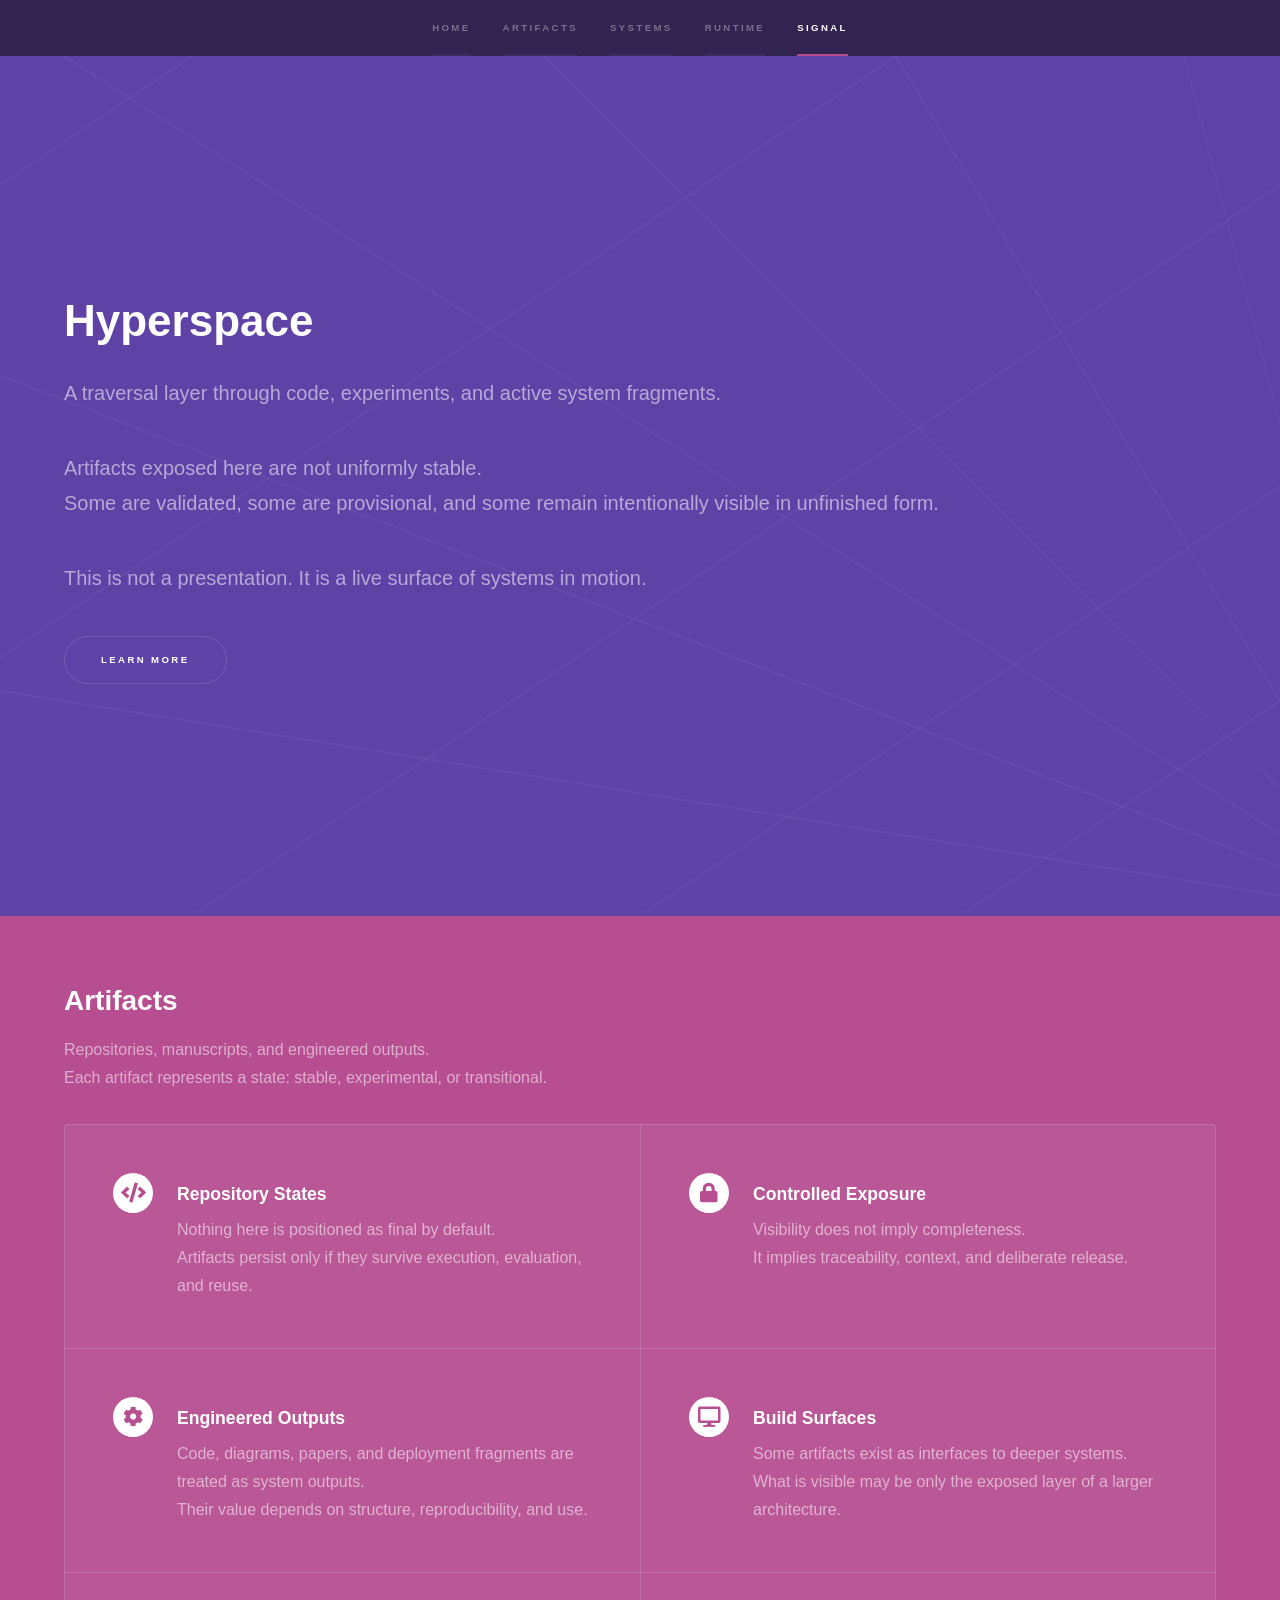
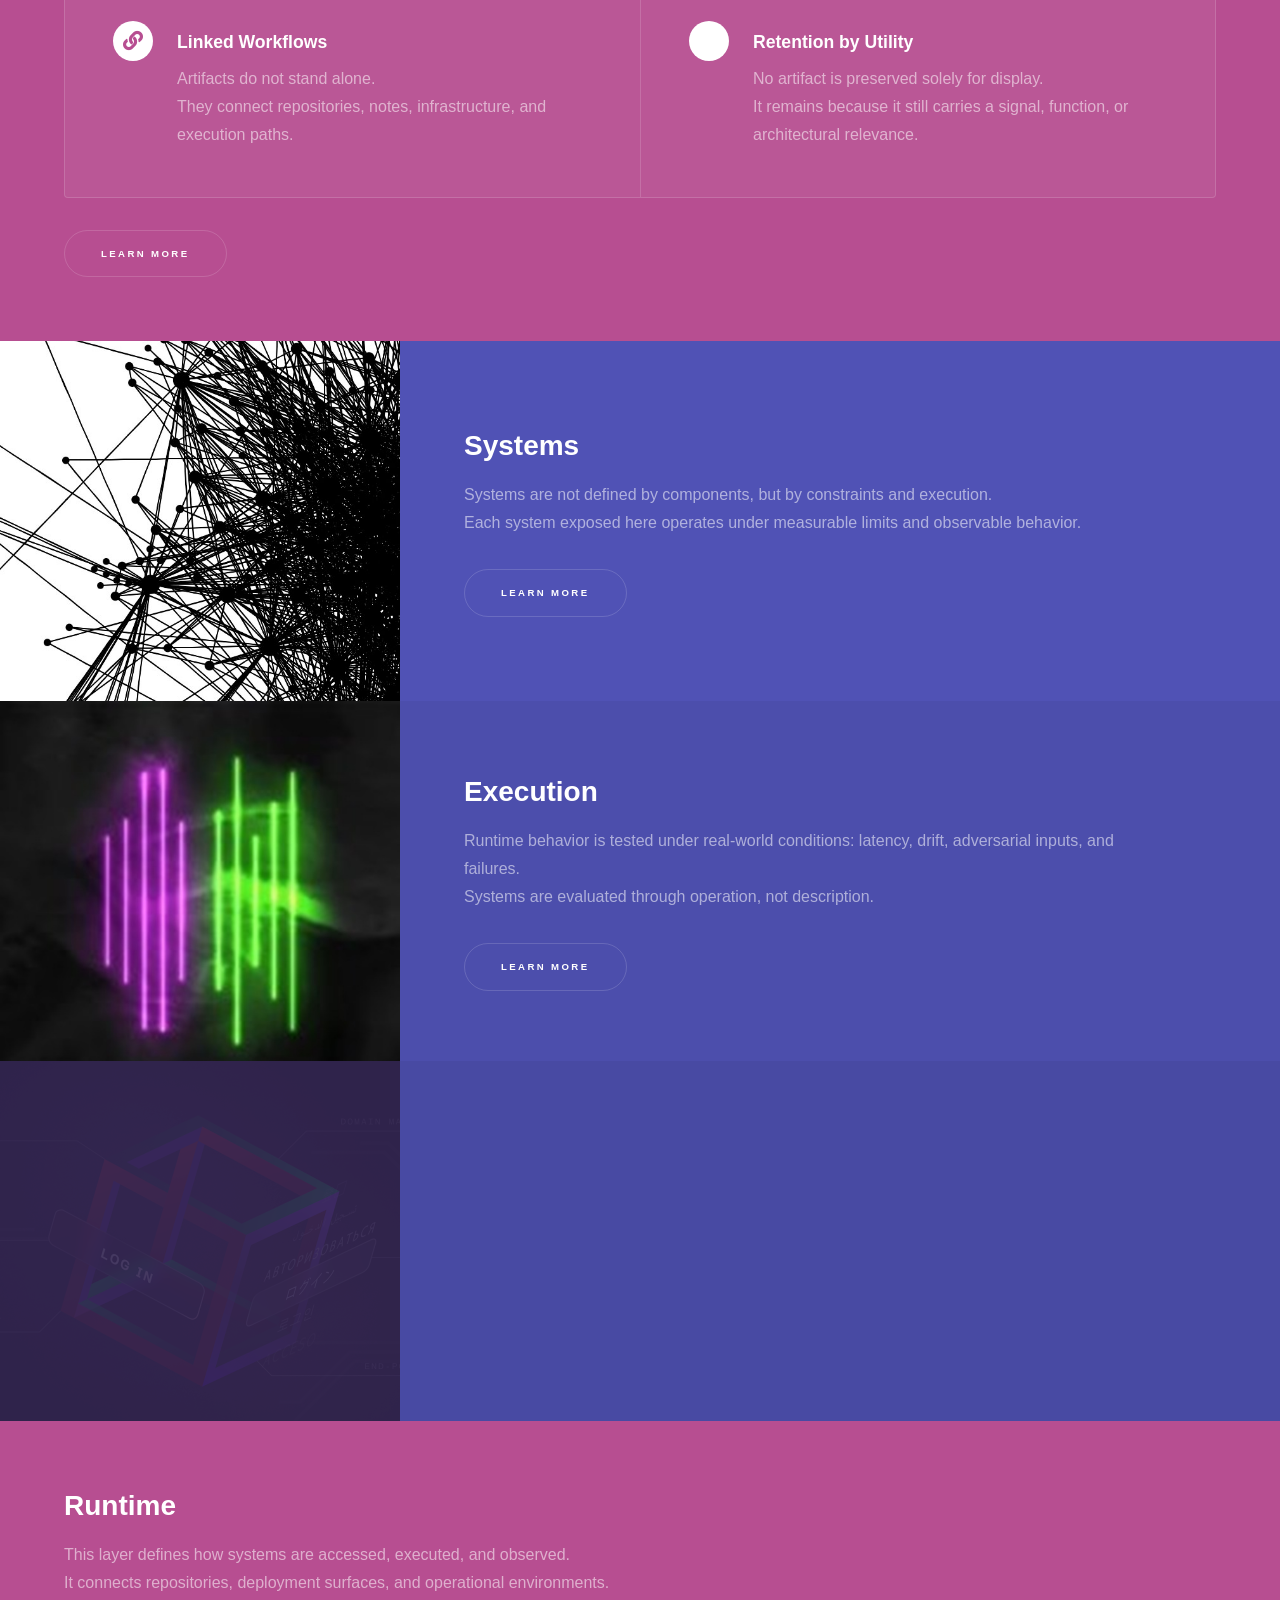
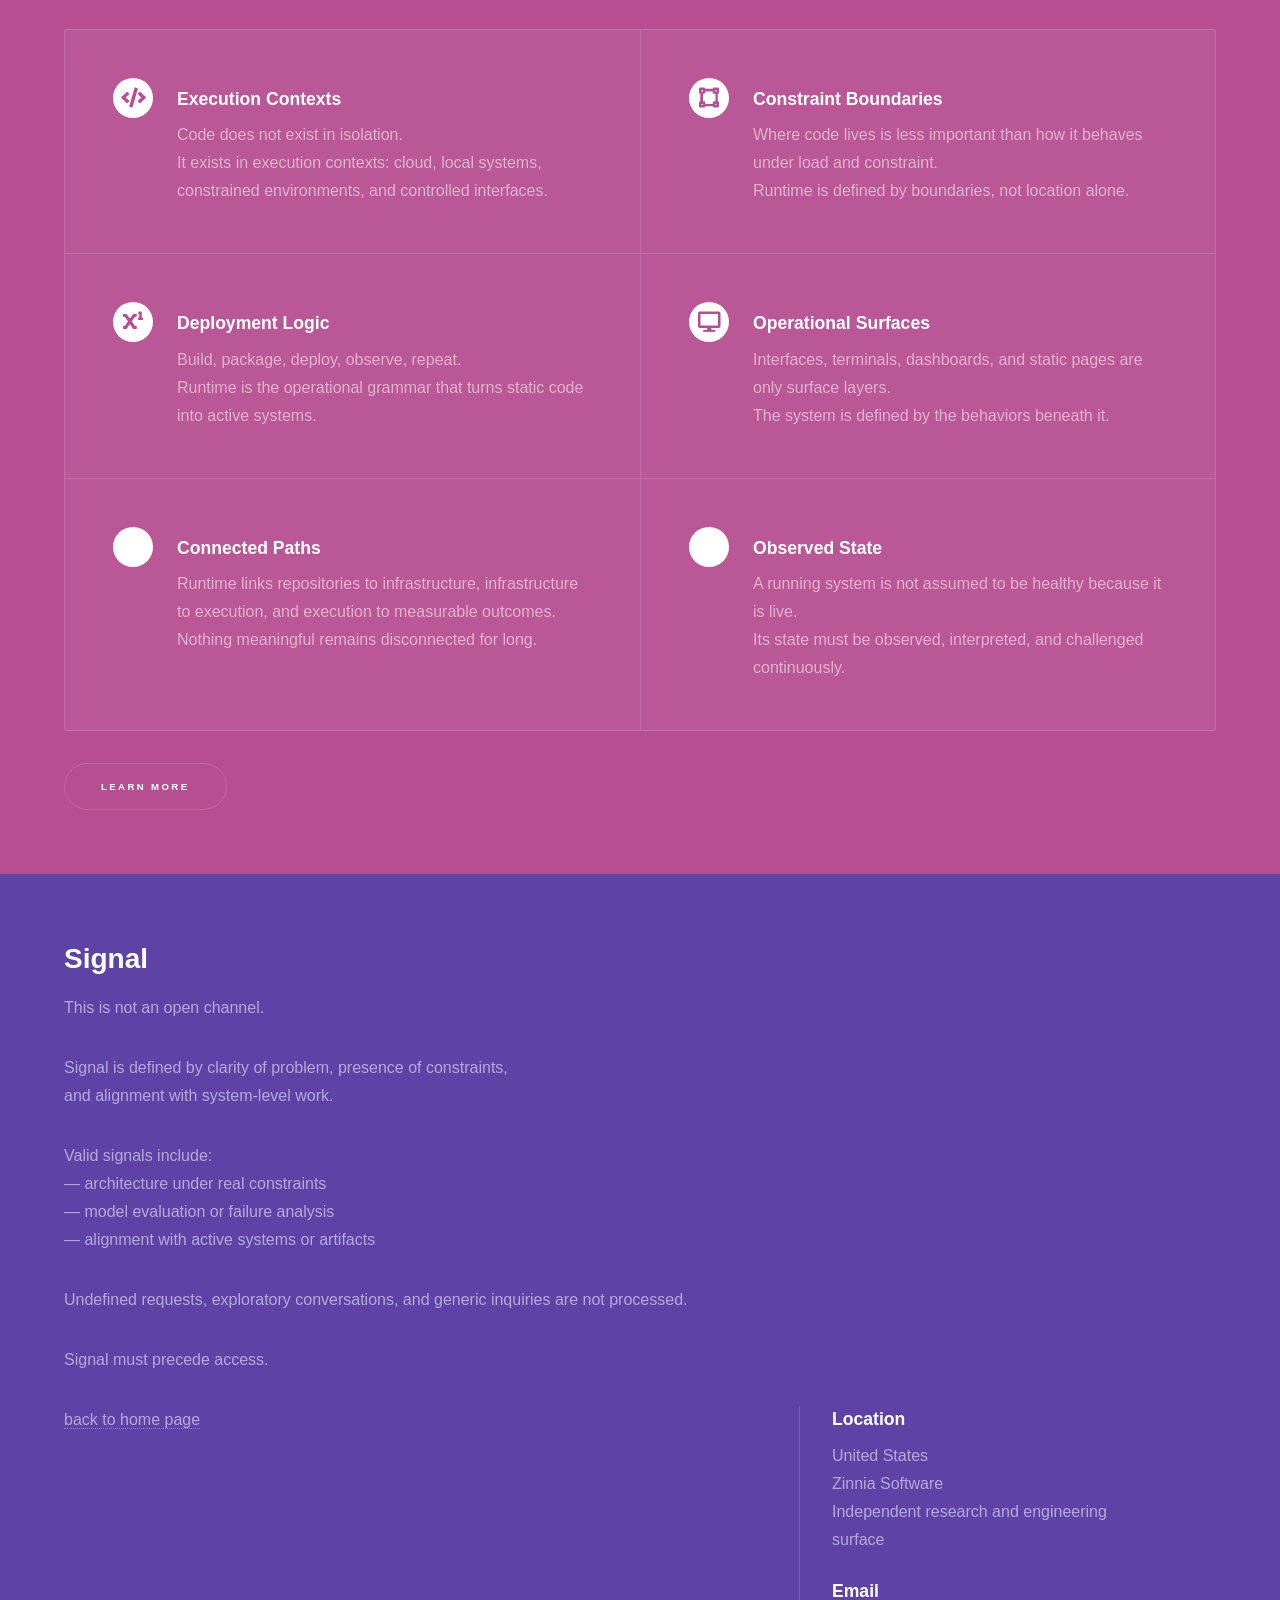
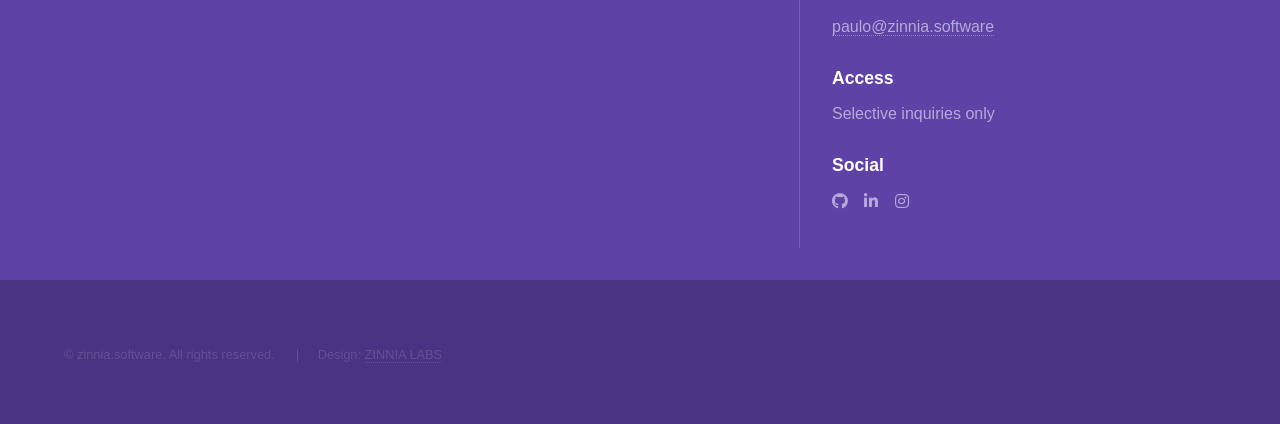
==== basic.html @ 718345cd "Restore basic.html content" ====
<!DOCTYPE HTML>
<!---->

<html>
	<head>
		<title>Hyperspace by Zinnia Labs</title>
		<meta charset="utf-8" />
		<meta name="viewport" content="width=device-width, initial-scale=1, user-scalable=no" />
		<link rel="stylesheet" href="assets/css/mainS.css" />
		<noscript>
			<link rel="stylesheet" href="assets/css/noscript.css" />
		</noscript>
	</head>
	<body class="is-preload">

		<!-- Sidebar -->
			<section id="sidebar">
				<div class="inner">
					<nav>
						<ul>
							<li>
								<a href="index.html">Home</a>
							</li>
							<li>
								<a href="#zero">Artifacts</a>
							</li>
							<li>
								<a href="#one">Systems</a>
							</li>
							<li>
								<a href="#two">Runtime</a>
							</li>
							<li>
								<a href="#three">Signal</a>
							</li>
						</ul>
					</nav>
				</div>
			</section>

		<!-- Wrapper -->
			<div id="wrapper">

				<!-- Intro -->
					<section id="intro" class="wrapper style1 fullscreen fade-up">
						<div class="inner">
							<h1>Hyperspace</h1>
							<p>A traversal layer through code, experiments, and active system fragments.</p>
							<p>
								Artifacts exposed here are not uniformly stable.<br />
								Some are validated, some are provisional, and some remain intentionally visible in unfinished form.
							</p>
							<p>This is not a presentation. It is a live surface of systems in motion.</p>
							<ul class="actions">
								<li>
									<a href="#one" class="button scrolly">Learn more</a>
								</li>
							</ul>
						</div>
					</section>

					<!-- Zero -->
					<section id="zero" class="wrapper style3 fade-up">
						<div class="inner">
							<h2>Artifacts</h2>
							<p>
								Repositories, manuscripts, and engineered outputs.<br />
								Each artifact represents a state: stable, experimental, or transitional.
							</p>						
							<div class="features">
								<section>
									<span class="icon solid major fa-code"></span>
									<h3>Repository States</h3>
									<p>
										Nothing here is positioned as final by default.<br />
										Artifacts persist only if they survive execution, evaluation, and reuse.
									</p>
								</section>
								<section>
									<span class="icon solid major fa-lock"></span>
									<h3>Controlled Exposure</h3>
									<p>
										Visibility does not imply completeness.<br />
										It implies traceability, context, and deliberate release.
									</p>
								</section>
								<section>
									<span class="icon solid major fa-cog"></span>
									<h3>Engineered Outputs</h3>
									<p>
										Code, diagrams, papers, and deployment fragments are treated as system outputs.<br />
										Their value depends on structure, reproducibility, and use.
									</p>
								</section>
								<section>
									<span class="icon solid major fa-desktop"></span>
									<h3>Build Surfaces</h3>
									<p>
										Some artifacts exist as interfaces to deeper systems.<br />
										What is visible may be only the exposed layer of a larger architecture.
									</p>
								</section>
								<section>
									<span class="icon solid major fa-link"></span>
									<h3>Linked Workflows</h3>
									<p>
										Artifacts do not stand alone.<br />
										They connect repositories, notes, infrastructure, and execution paths.
									</p>
								</section>
								<section>
								<span class="icon major fa-layer-group"></span> 
								<!--	<i class="fas fa-layer-group"></i>   -->
									<h3>Retention by Utility</h3>
									<p>
										No artifact is preserved solely for display.<br />
										It remains because it still carries a signal, function, or architectural relevance.
									</p>
								</section>
							</div>
							<ul class="actions">
								<li>
									<a href="generic.html" class="button">Learn more</a>
								</li>
							</ul>
						</div>
					</section>

				<!-- One -->
					<section id="one" class="wrapper style2 spotlights">
						<section>
							<a href="#" class="image">
								<img src="images/pic01.jpg" alt="" data-position="center center" />
							</a>
							<div class="content">
								<div class="inner">
									<h2>Systems</h2>
									<p>
										Systems are not defined by components, but by constraints and execution.<br />
										Each system exposed here operates under measurable limits and observable behavior.
									</p>
									<ul class="actions">
										<li>
											<a href="generic.html" class="button">Learn more</a>
										</li>
									</ul>
								</div>
							</div>
						</section>
						<section>
							<a href="#" class="image">
								<img src="images/pic02.jpg" alt="" data-position="top center" />
							</a>
							<div class="content">
								<div class="inner">
									<h2>Execution</h2>
									<p>
										Runtime behavior is tested under real-world conditions: latency, drift, adversarial inputs, and failures.<br />
										Systems are evaluated through operation, not description.
									</p>
								
									<ul class="actions">
										<li>
											<a href="generic.html" class="button">Learn more</a>
										</li>
									</ul>
								</div>
							</div>
						</section>
						<section>
							<a href="#" class="image">
								<img src="images/pic03.png" alt="" data-position="25% 25%" />
							</a>
							<div class="content">
								<div class="inner">
									<h2>Evaluation</h2>
									<p>
										Measurement defines validity.<br />
										Outputs are assessed for stability, reproducibility, and alignment with system constraints.
									</p>
									<ul class="actions">
										<li>
											<a href="generic.html" class="button">Learn more</a>
										</li>
									</ul>
								</div>
							</div>
						</section>
					</section>

				<!-- Two -->
					<section id="two" class="wrapper style3 fade-up">
						<div class="inner">
							<h2>Runtime</h2>
							<p>
								This layer defines how systems are accessed, executed, and observed.<br />
								It connects repositories, deployment surfaces, and operational environments.
							</p>
							<div class="features">
								<section>
									<span class="icon solid major fa-code"></span>
									<h3>Execution Contexts</h3>
									<p>
										Code does not exist in isolation.<br />
										It exists in execution contexts: cloud, local systems, constrained environments, and controlled interfaces.
									</p>
								</section>
								<section>
									<span class="icon solid major fa-vector-square"></span>
									<h3>Constraint Boundaries</h3>
									<p>
										Where code lives is less important than how it behaves under load and constraint.<br />
										Runtime is defined by boundaries, not location alone.
									</p>
								</section>
								<section>
									<span class="icon solid major fa-superscript"></span>
									<h3>Deployment Logic</h3>
									<p>
										Build, package, deploy, observe, repeat.<br />
										Runtime is the operational grammar that turns static code into active systems.
									</p>
								</section>
								<section>
									<span class="icon solid major fa-desktop"></span>
									<h3>Operational Surfaces</h3>
									<p>
										Interfaces, terminals, dashboards, and static pages are only surface layers.<br />
										The system is defined by the behaviors beneath it.
									</p>
								</section>
								<section>
									<span class="icon solid major fa-connectdevelop"></span>
									<h3>Connected Paths</h3>
									<p>
										Runtime links repositories to infrastructure, infrastructure to execution, and execution to measurable outcomes.<br />
										Nothing meaningful remains disconnected for long.
									</p>
								</section>
								<section>
									<span class="icon major fa-low-vision"></span>
									<h3>Observed State</h3>
									<p>
										A running system is not assumed to be healthy because it is live.<br />
										Its state must be observed, interpreted, and challenged continuously.
									</p>
								</section>
							</div>
							<ul class="actions">
								<li>
									<a href="generic.html" class="button">Learn more</a>
								</li>
							</ul>
						</div>
					</section>

				<!-- Three -->
					<section id="three" class="wrapper style1 fade-up">
						<div class="inner">
							<h2>Signal</h2>
							<p>This is not an open channel.</p>
							<p>
								Signal is defined by clarity of problem, presence of constraints,<br />
								and alignment with system-level work.
							</p>
							<p>
								Valid signals include:<br />
								— architecture under real constraints<br />
								— model evaluation or failure analysis<br />
								— alignment with active systems or artifacts
							</p>
							<p>Undefined requests, exploratory conversations, and generic inquiries are not processed.</p>
							<p>Signal must precede access.</p>
							<div class="split style1">
								<section>
									<ul class="actions">
										<li>
											<a href="https://zinnia.software" class="return">back to home page</a>
										</li>
									</ul>
								</section>

								<section>
									<ul class="contact">
										<li>
											<h3>Location</h3>
											<span>United States<br />
											Zinnia Software<br />
											Independent research and engineering surface</span>
										</li>
										<li>
											<h3>Email</h3>
											<a href="mailto:paulo@zinnia.software">paulo@zinnia.software</a>
										</li>
										<li>
											<h3>Access</h3>
											<span>Selective inquiries only</span>
										</li>
										<li>
											<h3>Social</h3>
											<ul class="icons">
												<li>
													<a href="#" class="icon brands fa-github">
														<span class="label">GitHub</span>
													</a>
												</li>
												<li>
													<a href="#" class="icon brands fa-linkedin-in">
														<span class="label">LinkedIn</span>
													</a>
												</li>
												<li>
													<a href="#" class="icon brands fa-instagram">
														<span class="label">Instagram</span>
													</a>
												</li>
											</ul>
										</li>
									</ul>
								</section>
							</div>
						</div>
					</section>
			</div>

		<!-- Footer -->
			<footer id="footer" class="wrapper style1-alt">
				<div class="inner">
					<ul class="menu">
						<li>&copy; zinnia.software. All rights reserved.</li>
						<li>Design: <a href="http://zinnia.software">ZINNIA LABS</a></li>
					</ul>
				</div>
			</footer>

		<!-- Scripts -->
		<script src="assets/js/jquery.min.js"></script>
		<script src="assets/js/jquery.scrollex.min.js"></script>
		<script src="assets/js/jquery.scrolly.min.js"></script>
		<script src="assets/js/browser.min.js"></script>
		<script src="assets/js/breakpoints.min.js"></script>
		<script src="assets/js/utilS.js"></script>
		<script src="assets/js/mainS.js"></script>
	</body>
</html>
---- assets/css/mainS.css ----
@import url(fontawesome-all.min.css);

/*
	Hyperspace by HTML5 UP
	html5up.net | @ajlkn
	Free for personal and commercial use under the CCA 3.0 license (html5up.net/license)
*/

html, body, div, span, applet, object,
iframe, h1, h2, h3, h4, h5, h6, p, blockquote,
pre, a, abbr, acronym, address, big, cite,
code, del, dfn, em, img, ins, kbd, q, s, samp,
small, strike, strong, sub, sup, tt, var, b,
u, i, center, dl, dt, dd, ol, ul, li, fieldset,
form, label, legend, table, caption, tbody,
tfoot, thead, tr, th, td, article, aside,
canvas, details, embed, figure, figcaption,
footer, header, hgroup, menu, nav, output, ruby,
section, summary, time, mark, audio, video {
	margin: 0;
	padding: 0;
	border: 0;
	font-size: 100%;
	font: inherit;
	vertical-align: baseline;}

article, aside, details, figcaption, figure,
footer, header, hgroup, menu, nav, section {
	display: block;}

body {
	line-height: 1;
}

ol, ul {
	list-style: none;
}

blockquote, q {
	quotes: none;
}

	blockquote:before, blockquote:after, q:before, q:after {
		content: '';
		content: none;
	}

table {
	border-collapse: collapse;
	border-spacing: 0;
}

body {
	-webkit-text-size-adjust: none;
}

mark {
	background-color: transparent;
	color: inherit;
}

input::-moz-focus-inner {
	border: 0;
	padding: 0;
}

input, select, textarea {
	-moz-appearance: none;
	-webkit-appearance: none;
	-ms-appearance: none;
	appearance: none;
}

/* Basic */

	@-ms-viewport {
		width: device-width;
	}

	body {
		-ms-overflow-style: scrollbar;
	}

	@media screen and (max-width: 480px) {

		html, body {
			min-width: 320px;
		}

	}

	html {
		box-sizing: border-box;
	}

	*, *:before, *:after {
		box-sizing: inherit;
	}

	body {
		background: #312450;
	}

		body.is-preload *, body.is-preload *:before, body.is-preload *:after {
			-moz-animation: none !important;
			-webkit-animation: none !important;
			-ms-animation: none !important;
			animation: none !important;
			-moz-transition: none !important;
			-webkit-transition: none !important;
			-ms-transition: none !important;
			transition: none !important;
		}

/* Type */

	body, input, select, textarea {
		color: rgba(255, 255, 255, 0.55);
		font-family: Arial, Helvetica, sans-serif;
		font-size: 16.5pt;
		font-weight: normal;
		line-height: 1.75;
	}

		@media screen and (max-width: 1680px) {

			body, input, select, textarea {
				font-size: 13pt;
			}

		}

		@media screen and (max-width: 1280px) {

			body, input, select, textarea {
				font-size: 12pt;
			}

		}

		@media screen and (max-width: 360px) {

			body, input, select, textarea {
				font-size: 11pt;
			}

		}

	a {
		-moz-transition: color 0.2s ease, border-bottom-color 0.2s ease;
		-webkit-transition: color 0.2s ease, border-bottom-color 0.2s ease;
		-ms-transition: color 0.2s ease, border-bottom-color 0.2s ease;
		transition: color 0.2s ease, border-bottom-color 0.2s ease;
		border-bottom: dotted 1px rgba(255, 255, 255, 0.35);
		color: inherit;
		text-decoration: none;
	}

		a:hover {
			border-bottom-color: transparent;
			color: #ffffff;
		}

	strong, b {
		color: #ffffff;
		font-weight: bold;
	}

	em, i {
		font-style: italic;
	}

	p {
		margin: 0 0 2em 0;
	}

	h1, h2, h3, h4, h5, h6 {
		color: #ffffff;
		font-weight: bold;
		line-height: 1.5;
		margin: 0 0 0.5em 0;
	}

		h1 a, h2 a, h3 a, h4 a, h5 a, h6 a {
			color: inherit;
			text-decoration: none;
		}

	h1 {
		font-size: 2.75em;
	}

		h1.major {
			margin: 0 0 1.3em 0;
			position: relative;
			padding-bottom: 0.35em;
		}

			h1.major:after {
				background-image: -moz-linear-gradient(to right, #5e42a6, #b74e91);
				background-image: -webkit-linear-gradient(to right, #5e42a6, #b74e91);
				background-image: -ms-linear-gradient(to right, #5e42a6, #b74e91);
				background-image: linear-gradient(to right, #5e42a6, #b74e91);
				-moz-transition: max-width 0.2s ease;
				-webkit-transition: max-width 0.2s ease;
				-ms-transition: max-width 0.2s ease;
				transition: max-width 0.2s ease;
				border-radius: 0.2em;
				bottom: 0;
				content: '';
				height: 0.05em;
				position: absolute;
				right: 0;
				width: 100%;
			}

	h2 {
		font-size: 1.75em;
	}

	h3 {
		font-size: 1.1em;
	}

	h4 {
		font-size: 1em;
	}

	h5 {
		font-size: 0.8em;
	}

	h6 {
		font-size: 0.6em;
	}

	@media screen and (max-width: 736px) {

		h1 {
			font-size: 2em;
		}

		h2 {
			font-size: 1.25em;
		}

		h3 {
			font-size: 1em;
		}

		h4 {
			font-size: 0.8em;
		}

		h5 {
			font-size: 0.6em;
		}

		h6 {
			font-size: 0.6em;
		}

	}

	sub {
		font-size: 0.8em;
		position: relative;
		top: 0.5em;
	}

	sup {
		font-size: 0.8em;
		position: relative;
		top: -0.5em;
	}

	blockquote {
		border-left: solid 4px rgba(255, 255, 255, 0.15);
		font-style: italic;
		margin: 0 0 2em 0;
		padding: 0.5em 0 0.5em 2em;
	}

	code {
		background: rgba(255, 255, 255, 0.05);
		border-radius: 0.25em;
		border: solid 1px rgba(255, 255, 255, 0.15);
		font-family: "Courier New", monospace;
		font-size: 0.9em;
		margin: 0 0.25em;
		padding: 0.25em 0.65em;
	}

	pre {
		-webkit-overflow-scrolling: touch;
		font-family: "Courier New", monospace;
		font-size: 0.9em;
		margin: 0 0 2em 0;
	}

		pre code {
			display: block;
			line-height: 1.75em;
			padding: 1em 1.5em;
			overflow-x: auto;
		}

	hr {
		border: 0;
		border-bottom: solid 1px rgba(255, 255, 255, 0.15);
		margin: 2em 0;
	}

		hr.major {
			margin: 3em 0;
		}

	.align-left {
		text-align: left;
	}

	.align-center {
		text-align: center;
	}

	.align-right {
		text-align: right;
	}

/* Row */

	.row {
		display: flex;
		flex-wrap: wrap;
		box-sizing: border-box;
		align-items: stretch;
	}

		.row > * {
			box-sizing: border-box;
		}

		.row.gtr-uniform > * > :last-child {
			margin-bottom: 0;
		}

		.row.aln-left {
			justify-content: flex-start;
		}

		.row.aln-center {
			justify-content: center;
		}

		.row.aln-right {
			justify-content: flex-end;
		}

		.row.aln-top {
			align-items: flex-start;
		}

		.row.aln-middle {
			align-items: center;
		}

		.row.aln-bottom {
			align-items: flex-end;
		}

		.row > .imp {
			order: -1;
		}

		.row > .col-1 {
			width: 8.33333%;
		}

		.row > .off-1 {
			margin-left: 8.33333%;
		}

		.row > .col-2 {
			width: 16.66667%;
		}

		.row > .off-2 {
			margin-left: 16.66667%;
		}

		.row > .col-3 {
			width: 25%;
		}

		.row > .off-3 {
			margin-left: 25%;
		}

		.row > .col-4 {
			width: 33.33333%;
		}

		.row > .off-4 {
			margin-left: 33.33333%;
		}

		.row > .col-5 {
			width: 41.66667%;
		}

		.row > .off-5 {
			margin-left: 41.66667%;
		}

		.row > .col-6 {
			width: 50%;
		}

		.row > .off-6 {
			margin-left: 50%;
		}

		.row > .col-7 {
			width: 58.33333%;
		}

		.row > .off-7 {
			margin-left: 58.33333%;
		}

		.row > .col-8 {
			width: 66.66667%;
		}

		.row > .off-8 {
			margin-left: 66.66667%;
		}

		.row > .col-9 {
			width: 75%;
		}

		.row > .off-9 {
			margin-left: 75%;
		}

		.row > .col-10 {
			width: 83.33333%;
		}

		.row > .off-10 {
			margin-left: 83.33333%;
		}

		.row > .col-11 {
			width: 91.66667%;
		}

		.row > .off-11 {
			margin-left: 91.66667%;
		}

		.row > .col-12 {
			width: 100%;
		}

		.row > .off-12 {
			margin-left: 100%;
		}

		.row.gtr-0 {
			margin-top: 0;
			margin-left: 0em;
		}

			.row.gtr-0 > * {
				padding: 0 0 0 0em;
			}

			.row.gtr-0.gtr-uniform {
				margin-top: 0em;
			}

				.row.gtr-0.gtr-uniform > * {
					padding-top: 0em;
				}

		.row.gtr-25 {
			margin-top: 0;
			margin-left: -0.375em;
		}

			.row.gtr-25 > * {
				padding: 0 0 0 0.375em;
			}

			.row.gtr-25.gtr-uniform {
				margin-top: -0.375em;
			}

				.row.gtr-25.gtr-uniform > * {
					padding-top: 0.375em;
				}

		.row.gtr-50 {
			margin-top: 0;
			margin-left: -0.75em;
		}

			.row.gtr-50 > * {
				padding: 0 0 0 0.75em;
			}

			.row.gtr-50.gtr-uniform {
				margin-top: -0.75em;
			}

				.row.gtr-50.gtr-uniform > * {
					padding-top: 0.75em;
				}

		.row {
			margin-top: 0;
			margin-left: -1.5em;
		}

			.row > * {
				padding: 0 0 0 1.5em;
			}

			.row.gtr-uniform {
				margin-top: -1.5em;
			}

				.row.gtr-uniform > * {
					padding-top: 1.5em;
				}

		.row.gtr-150 {
			margin-top: 0;
			margin-left: -2.25em;
		}

			.row.gtr-150 > * {
				padding: 0 0 0 2.25em;
			}

			.row.gtr-150.gtr-uniform {
				margin-top: -2.25em;
			}

				.row.gtr-150.gtr-uniform > * {
					padding-top: 2.25em;
				}

		.row.gtr-200 {
			margin-top: 0;
			margin-left: -3em;
		}

			.row.gtr-200 > * {
				padding: 0 0 0 3em;
			}

			.row.gtr-200.gtr-uniform {
				margin-top: -3em;
			}

				.row.gtr-200.gtr-uniform > * {
					padding-top: 3em;
				}

		@media screen and (max-width: 1680px) {

			.row {
				display: flex;
				flex-wrap: wrap;
				box-sizing: border-box;
				align-items: stretch;
			}

				.row > * {
					box-sizing: border-box;
				}

				.row.gtr-uniform > * > :last-child {
					margin-bottom: 0;
				}

				.row.aln-left {
					justify-content: flex-start;
				}

				.row.aln-center {
					justify-content: center;
				}

				.row.aln-right {
					justify-content: flex-end;
				}

				.row.aln-top {
					align-items: flex-start;
				}

				.row.aln-middle {
					align-items: center;
				}

				.row.aln-bottom {
					align-items: flex-end;
				}

				.row > .imp-xlarge {
					order: -1;
				}

				.row > .col-1-xlarge {
					width: 8.33333%;
				}

				.row > .off-1-xlarge {
					margin-left: 8.33333%;
				}

				.row > .col-2-xlarge {
					width: 16.66667%;
				}

				.row > .off-2-xlarge {
					margin-left: 16.66667%;
				}

				.row > .col-3-xlarge {
					width: 25%;
				}

				.row > .off-3-xlarge {
					margin-left: 25%;
				}

				.row > .col-4-xlarge {
					width: 33.33333%;
				}

				.row > .off-4-xlarge {
					margin-left: 33.33333%;
				}

				.row > .col-5-xlarge {
					width: 41.66667%;
				}

				.row > .off-5-xlarge {
					margin-left: 41.66667%;
				}

				.row > .col-6-xlarge {
					width: 50%;
				}

				.row > .off-6-xlarge {
					margin-left: 50%;
				}

				.row > .col-7-xlarge {
					width: 58.33333%;
				}

				.row > .off-7-xlarge {
					margin-left: 58.33333%;
				}

				.row > .col-8-xlarge {
					width: 66.66667%;
				}

				.row > .off-8-xlarge {
					margin-left: 66.66667%;
				}

				.row > .col-9-xlarge {
					width: 75%;
				}

				.row > .off-9-xlarge {
					margin-left: 75%;
				}

				.row > .col-10-xlarge {
					width: 83.33333%;
				}

				.row > .off-10-xlarge {
					margin-left: 83.33333%;
				}

				.row > .col-11-xlarge {
					width: 91.66667%;
				}

				.row > .off-11-xlarge {
					margin-left: 91.66667%;
				}

				.row > .col-12-xlarge {
					width: 100%;
				}

				.row > .off-12-xlarge {
					margin-left: 100%;
				}

				.row.gtr-0 {
					margin-top: 0;
					margin-left: 0em;
				}

					.row.gtr-0 > * {
						padding: 0 0 0 0em;
					}

					.row.gtr-0.gtr-uniform {
						margin-top: 0em;
					}

						.row.gtr-0.gtr-uniform > * {
							padding-top: 0em;
						}

				.row.gtr-25 {
					margin-top: 0;
					margin-left: -0.375em;
				}

					.row.gtr-25 > * {
						padding: 0 0 0 0.375em;
					}

					.row.gtr-25.gtr-uniform {
						margin-top: -0.375em;
					}

						.row.gtr-25.gtr-uniform > * {
							padding-top: 0.375em;
						}

				.row.gtr-50 {
					margin-top: 0;
					margin-left: -0.75em;
				}

					.row.gtr-50 > * {
						padding: 0 0 0 0.75em;
					}

					.row.gtr-50.gtr-uniform {
						margin-top: -0.75em;
					}

						.row.gtr-50.gtr-uniform > * {
							padding-top: 0.75em;
						}

				.row {
					margin-top: 0;
					margin-left: -1.5em;
				}

					.row > * {
						padding: 0 0 0 1.5em;
					}

					.row.gtr-uniform {
						margin-top: -1.5em;
					}

						.row.gtr-uniform > * {
							padding-top: 1.5em;
						}

				.row.gtr-150 {
					margin-top: 0;
					margin-left: -2.25em;
				}

					.row.gtr-150 > * {
						padding: 0 0 0 2.25em;
					}

					.row.gtr-150.gtr-uniform {
						margin-top: -2.25em;
					}

						.row.gtr-150.gtr-uniform > * {
							padding-top: 2.25em;
						}

				.row.gtr-200 {
					margin-top: 0;
					margin-left: -3em;
				}

					.row.gtr-200 > * {
						padding: 0 0 0 3em;
					}

					.row.gtr-200.gtr-uniform {
						margin-top: -3em;
					}

						.row.gtr-200.gtr-uniform > * {
							padding-top: 3em;
						}

		}

		@media screen and (max-width: 1280px) {

			.row {
				display: flex;
				flex-wrap: wrap;
				box-sizing: border-box;
				align-items: stretch;
			}

				.row > * {
					box-sizing: border-box;
				}

				.row.gtr-uniform > * > :last-child {
					margin-bottom: 0;
				}

				.row.aln-left {
					justify-content: flex-start;
				}

				.row.aln-center {
					justify-content: center;
				}

				.row.aln-right {
					justify-content: flex-end;
				}

				.row.aln-top {
					align-items: flex-start;
				}

				.row.aln-middle {
					align-items: center;
				}

				.row.aln-bottom {
					align-items: flex-end;
				}

				.row > .imp-large {
					order: -1;
				}

				.row > .col-1-large {
					width: 8.33333%;
				}

				.row > .off-1-large {
					margin-left: 8.33333%;
				}

				.row > .col-2-large {
					width: 16.66667%;
				}

				.row > .off-2-large {
					margin-left: 16.66667%;
				}

				.row > .col-3-large {
					width: 25%;
				}

				.row > .off-3-large {
					margin-left: 25%;
				}

				.row > .col-4-large {
					width: 33.33333%;
				}

				.row > .off-4-large {
					margin-left: 33.33333%;
				}

				.row > .col-5-large {
					width: 41.66667%;
				}

				.row > .off-5-large {
					margin-left: 41.66667%;
				}

				.row > .col-6-large {
					width: 50%;
				}

				.row > .off-6-large {
					margin-left: 50%;
				}

				.row > .col-7-large {
					width: 58.33333%;
				}

				.row > .off-7-large {
					margin-left: 58.33333%;
				}

				.row > .col-8-large {
					width: 66.66667%;
				}

				.row > .off-8-large {
					margin-left: 66.66667%;
				}

				.row > .col-9-large {
					width: 75%;
				}

				.row > .off-9-large {
					margin-left: 75%;
				}

				.row > .col-10-large {
					width: 83.33333%;
				}

				.row > .off-10-large {
					margin-left: 83.33333%;
				}

				.row > .col-11-large {
					width: 91.66667%;
				}

				.row > .off-11-large {
					margin-left: 91.66667%;
				}

				.row > .col-12-large {
					width: 100%;
				}

				.row > .off-12-large {
					margin-left: 100%;
				}

				.row.gtr-0 {
					margin-top: 0;
					margin-left: 0em;
				}

					.row.gtr-0 > * {
						padding: 0 0 0 0em;
					}

					.row.gtr-0.gtr-uniform {
						margin-top: 0em;
					}

						.row.gtr-0.gtr-uniform > * {
							padding-top: 0em;
						}

				.row.gtr-25 {
					margin-top: 0;
					margin-left: -0.375em;
				}

					.row.gtr-25 > * {
						padding: 0 0 0 0.375em;
					}

					.row.gtr-25.gtr-uniform {
						margin-top: -0.375em;
					}

						.row.gtr-25.gtr-uniform > * {
							padding-top: 0.375em;
						}

				.row.gtr-50 {
					margin-top: 0;
					margin-left: -0.75em;
				}

					.row.gtr-50 > * {
						padding: 0 0 0 0.75em;
					}

					.row.gtr-50.gtr-uniform {
						margin-top: -0.75em;
					}

						.row.gtr-50.gtr-uniform > * {
							padding-top: 0.75em;
						}

				.row {
					margin-top: 0;
					margin-left: -1.5em;
				}

					.row > * {
						padding: 0 0 0 1.5em;
					}

					.row.gtr-uniform {
						margin-top: -1.5em;
					}

						.row.gtr-uniform > * {
							padding-top: 1.5em;
						}

				.row.gtr-150 {
					margin-top: 0;
					margin-left: -2.25em;
				}

					.row.gtr-150 > * {
						padding: 0 0 0 2.25em;
					}

					.row.gtr-150.gtr-uniform {
						margin-top: -2.25em;
					}

						.row.gtr-150.gtr-uniform > * {
							padding-top: 2.25em;
						}

				.row.gtr-200 {
					margin-top: 0;
					margin-left: -3em;
				}

					.row.gtr-200 > * {
						padding: 0 0 0 3em;
					}

					.row.gtr-200.gtr-uniform {
						margin-top: -3em;
					}

						.row.gtr-200.gtr-uniform > * {
							padding-top: 3em;
						}

		}

		@media screen and (max-width: 980px) {

			.row {
				display: flex;
				flex-wrap: wrap;
				box-sizing: border-box;
				align-items: stretch;
			}

				.row > * {
					box-sizing: border-box;
				}

				.row.gtr-uniform > * > :last-child {
					margin-bottom: 0;
				}

				.row.aln-left {
					justify-content: flex-start;
				}

				.row.aln-center {
					justify-content: center;
				}

				.row.aln-right {
					justify-content: flex-end;
				}

				.row.aln-top {
					align-items: flex-start;
				}

				.row.aln-middle {
					align-items: center;
				}

				.row.aln-bottom {
					align-items: flex-end;
				}

				.row > .imp-medium {
					order: -1;
				}

				.row > .col-1-medium {
					width: 8.33333%;
				}

				.row > .off-1-medium {
					margin-left: 8.33333%;
				}

				.row > .col-2-medium {
					width: 16.66667%;
				}

				.row > .off-2-medium {
					margin-left: 16.66667%;
				}

				.row > .col-3-medium {
					width: 25%;
				}

				.row > .off-3-medium {
					margin-left: 25%;
				}

				.row > .col-4-medium {
					width: 33.33333%;
				}

				.row > .off-4-medium {
					margin-left: 33.33333%;
				}

				.row > .col-5-medium {
					width: 41.66667%;
				}

				.row > .off-5-medium {
					margin-left: 41.66667%;
				}

				.row > .col-6-medium {
					width: 50%;
				}

				.row > .off-6-medium {
					margin-left: 50%;
				}

				.row > .col-7-medium {
					width: 58.33333%;
				}

				.row > .off-7-medium {
					margin-left: 58.33333%;
				}

				.row > .col-8-medium {
					width: 66.66667%;
				}

				.row > .off-8-medium {
					margin-left: 66.66667%;
				}

				.row > .col-9-medium {
					width: 75%;
				}

				.row > .off-9-medium {
					margin-left: 75%;
				}

				.row > .col-10-medium {
					width: 83.33333%;
				}

				.row > .off-10-medium {
					margin-left: 83.33333%;
				}

				.row > .col-11-medium {
					width: 91.66667%;
				}

				.row > .off-11-medium {
					margin-left: 91.66667%;
				}

				.row > .col-12-medium {
					width: 100%;
				}

				.row > .off-12-medium {
					margin-left: 100%;
				}

				.row.gtr-0 {
					margin-top: 0;
					margin-left: 0em;
				}

					.row.gtr-0 > * {
						padding: 0 0 0 0em;
					}

					.row.gtr-0.gtr-uniform {
						margin-top: 0em;
					}

						.row.gtr-0.gtr-uniform > * {
							padding-top: 0em;
						}

				.row.gtr-25 {
					margin-top: 0;
					margin-left: -0.375em;
				}

					.row.gtr-25 > * {
						padding: 0 0 0 0.375em;
					}

					.row.gtr-25.gtr-uniform {
						margin-top: -0.375em;
					}

						.row.gtr-25.gtr-uniform > * {
							padding-top: 0.375em;
						}

				.row.gtr-50 {
					margin-top: 0;
					margin-left: -0.75em;
				}

					.row.gtr-50 > * {
						padding: 0 0 0 0.75em;
					}

					.row.gtr-50.gtr-uniform {
						margin-top: -0.75em;
					}

						.row.gtr-50.gtr-uniform > * {
							padding-top: 0.75em;
						}

				.row {
					margin-top: 0;
					margin-left: -1.5em;
				}

					.row > * {
						padding: 0 0 0 1.5em;
					}

					.row.gtr-uniform {
						margin-top: -1.5em;
					}

						.row.gtr-uniform > * {
							padding-top: 1.5em;
						}

				.row.gtr-150 {
					margin-top: 0;
					margin-left: -2.25em;
				}

					.row.gtr-150 > * {
						padding: 0 0 0 2.25em;
					}

					.row.gtr-150.gtr-uniform {
						margin-top: -2.25em;
					}

						.row.gtr-150.gtr-uniform > * {
							padding-top: 2.25em;
						}

				.row.gtr-200 {
					margin-top: 0;
					margin-left: -3em;
				}

					.row.gtr-200 > * {
						padding: 0 0 0 3em;
					}

					.row.gtr-200.gtr-uniform {
						margin-top: -3em;
					}

						.row.gtr-200.gtr-uniform > * {
							padding-top: 3em;
						}

		}

		@media screen and (max-width: 736px) {

			.row {
				display: flex;
				flex-wrap: wrap;
				box-sizing: border-box;
				align-items: stretch;
			}

				.row > * {
					box-sizing: border-box;
				}

				.row.gtr-uniform > * > :last-child {
					margin-bottom: 0;
				}

				.row.aln-left {
					justify-content: flex-start;
				}

				.row.aln-center {
					justify-content: center;
				}

				.row.aln-right {
					justify-content: flex-end;
				}

				.row.aln-top {
					align-items: flex-start;
				}

				.row.aln-middle {
					align-items: center;
				}

				.row.aln-bottom {
					align-items: flex-end;
				}

				.row > .imp-small {
					order: -1;
				}

				.row > .col-1-small {
					width: 8.33333%;
				}

				.row > .off-1-small {
					margin-left: 8.33333%;
				}

				.row > .col-2-small {
					width: 16.66667%;
				}

				.row > .off-2-small {
					margin-left: 16.66667%;
				}

				.row > .col-3-small {
					width: 25%;
				}

				.row > .off-3-small {
					margin-left: 25%;
				}

				.row > .col-4-small {
					width: 33.33333%;
				}

				.row > .off-4-small {
					margin-left: 33.33333%;
				}

				.row > .col-5-small {
					width: 41.66667%;
				}

				.row > .off-5-small {
					margin-left: 41.66667%;
				}

				.row > .col-6-small {
					width: 50%;
				}

				.row > .off-6-small {
					margin-left: 50%;
				}

				.row > .col-7-small {
					width: 58.33333%;
				}

				.row > .off-7-small {
					margin-left: 58.33333%;
				}

				.row > .col-8-small {
					width: 66.66667%;
				}

				.row > .off-8-small {
					margin-left: 66.66667%;
				}

				.row > .col-9-small {
					width: 75%;
				}

				.row > .off-9-small {
					margin-left: 75%;
				}

				.row > .col-10-small {
					width: 83.33333%;
				}

				.row > .off-10-small {
					margin-left: 83.33333%;
				}

				.row > .col-11-small {
					width: 91.66667%;
				}

				.row > .off-11-small {
					margin-left: 91.66667%;
				}

				.row > .col-12-small {
					width: 100%;
				}

				.row > .off-12-small {
					margin-left: 100%;
				}

				.row.gtr-0 {
					margin-top: 0;
					margin-left: 0em;
				}

					.row.gtr-0 > * {
						padding: 0 0 0 0em;
					}

					.row.gtr-0.gtr-uniform {
						margin-top: 0em;
					}

						.row.gtr-0.gtr-uniform > * {
							padding-top: 0em;
						}

				.row.gtr-25 {
					margin-top: 0;
					margin-left: -0.375em;
				}

					.row.gtr-25 > * {
						padding: 0 0 0 0.375em;
					}

					.row.gtr-25.gtr-uniform {
						margin-top: -0.375em;
					}

						.row.gtr-25.gtr-uniform > * {
							padding-top: 0.375em;
						}

				.row.gtr-50 {
					margin-top: 0;
					margin-left: -0.75em;
				}

					.row.gtr-50 > * {
						padding: 0 0 0 0.75em;
					}

					.row.gtr-50.gtr-uniform {
						margin-top: -0.75em;
					}

						.row.gtr-50.gtr-uniform > * {
							padding-top: 0.75em;
						}

				.row {
					margin-top: 0;
					margin-left: -1.5em;
				}

					.row > * {
						padding: 0 0 0 1.5em;
					}

					.row.gtr-uniform {
						margin-top: -1.5em;
					}

						.row.gtr-uniform > * {
							padding-top: 1.5em;
						}

				.row.gtr-150 {
					margin-top: 0;
					margin-left: -2.25em;
				}

					.row.gtr-150 > * {
						padding: 0 0 0 2.25em;
					}

					.row.gtr-150.gtr-uniform {
						margin-top: -2.25em;
					}

						.row.gtr-150.gtr-uniform > * {
							padding-top: 2.25em;
						}

				.row.gtr-200 {
					margin-top: 0;
					margin-left: -3em;
				}

					.row.gtr-200 > * {
						padding: 0 0 0 3em;
					}

					.row.gtr-200.gtr-uniform {
						margin-top: -3em;
					}

						.row.gtr-200.gtr-uniform > * {
							padding-top: 3em;
						}

		}

		@media screen and (max-width: 480px) {

			.row {
				display: flex;
				flex-wrap: wrap;
				box-sizing: border-box;
				align-items: stretch;
			}

				.row > * {
					box-sizing: border-box;
				}

				.row.gtr-uniform > * > :last-child {
					margin-bottom: 0;
				}

				.row.aln-left {
					justify-content: flex-start;
				}

				.row.aln-center {
					justify-content: center;
				}

				.row.aln-right {
					justify-content: flex-end;
				}

				.row.aln-top {
					align-items: flex-start;
				}

				.row.aln-middle {
					align-items: center;
				}

				.row.aln-bottom {
					align-items: flex-end;
				}

				.row > .imp-xsmall {
					order: -1;
				}

				.row > .col-1-xsmall {
					width: 8.33333%;
				}

				.row > .off-1-xsmall {
					margin-left: 8.33333%;
				}

				.row > .col-2-xsmall {
					width: 16.66667%;
				}

				.row > .off-2-xsmall {
					margin-left: 16.66667%;
				}

				.row > .col-3-xsmall {
					width: 25%;
				}

				.row > .off-3-xsmall {
					margin-left: 25%;
				}

				.row > .col-4-xsmall {
					width: 33.33333%;
				}

				.row > .off-4-xsmall {
					margin-left: 33.33333%;
				}

				.row > .col-5-xsmall {
					width: 41.66667%;
				}

				.row > .off-5-xsmall {
					margin-left: 41.66667%;
				}

				.row > .col-6-xsmall {
					width: 50%;
				}

				.row > .off-6-xsmall {
					margin-left: 50%;
				}

				.row > .col-7-xsmall {
					width: 58.33333%;
				}

				.row > .off-7-xsmall {
					margin-left: 58.33333%;
				}

				.row > .col-8-xsmall {
					width: 66.66667%;
				}

				.row > .off-8-xsmall {
					margin-left: 66.66667%;
				}

				.row > .col-9-xsmall {
					width: 75%;
				}

				.row > .off-9-xsmall {
					margin-left: 75%;
				}

				.row > .col-10-xsmall {
					width: 83.33333%;
				}

				.row > .off-10-xsmall {
					margin-left: 83.33333%;
				}

				.row > .col-11-xsmall {
					width: 91.66667%;
				}

				.row > .off-11-xsmall {
					margin-left: 91.66667%;
				}

				.row > .col-12-xsmall {
					width: 100%;
				}

				.row > .off-12-xsmall {
					margin-left: 100%;
				}

				.row.gtr-0 {
					margin-top: 0;
					margin-left: 0em;
				}

					.row.gtr-0 > * {
						padding: 0 0 0 0em;
					}

					.row.gtr-0.gtr-uniform {
						margin-top: 0em;
					}

						.row.gtr-0.gtr-uniform > * {
							padding-top: 0em;
						}

				.row.gtr-25 {
					margin-top: 0;
					margin-left: -0.375em;
				}

					.row.gtr-25 > * {
						padding: 0 0 0 0.375em;
					}

					.row.gtr-25.gtr-uniform {
						margin-top: -0.375em;
					}

						.row.gtr-25.gtr-uniform > * {
							padding-top: 0.375em;
						}

				.row.gtr-50 {
					margin-top: 0;
					margin-left: -0.75em;
				}

					.row.gtr-50 > * {
						padding: 0 0 0 0.75em;
					}

					.row.gtr-50.gtr-uniform {
						margin-top: -0.75em;
					}

						.row.gtr-50.gtr-uniform > * {
							padding-top: 0.75em;
						}

				.row {
					margin-top: 0;
					margin-left: -1.5em;
				}

					.row > * {
						padding: 0 0 0 1.5em;
					}

					.row.gtr-uniform {
						margin-top: -1.5em;
					}

						.row.gtr-uniform > * {
							padding-top: 1.5em;
						}

				.row.gtr-150 {
					margin-top: 0;
					margin-left: -2.25em;
				}

					.row.gtr-150 > * {
						padding: 0 0 0 2.25em;
					}

					.row.gtr-150.gtr-uniform {
						margin-top: -2.25em;
					}

						.row.gtr-150.gtr-uniform > * {
							padding-top: 2.25em;
						}

				.row.gtr-200 {
					margin-top: 0;
					margin-left: -3em;
				}

					.row.gtr-200 > * {
						padding: 0 0 0 3em;
					}

					.row.gtr-200.gtr-uniform {
						margin-top: -3em;
					}

						.row.gtr-200.gtr-uniform > * {
							padding-top: 3em;
						}

		}

/* Box */

	.box {
		border-radius: 0.25em;
		border: solid 1px rgba(255, 255, 255, 0.15);
		margin-bottom: 2em;
		padding: 1.5em;
	}

		.box > :last-child,
		.box > :last-child > :last-child,
		.box > :last-child > :last-child > :last-child {
			margin-bottom: 0;
		}

		.box.alt {
			border: 0;
			border-radius: 0;
			padding: 0;
		}

/* Button */

	input[type="submit"],
	input[type="reset"],
	input[type="button"],
	button,
	.button {
		-moz-appearance: none;
		-webkit-appearance: none;
		-ms-appearance: none;
		appearance: none;
		-moz-transition: border-color 0.2s ease;
		-webkit-transition: border-color 0.2s ease;
		-ms-transition: border-color 0.2s ease;
		transition: border-color 0.2s ease;
		background-color: transparent;
		border: solid 1px !important;
		border-color: rgba(255, 255, 255, 0.15) !important;
		border-radius: 3em;
		color: #ffffff !important;
		cursor: pointer;
		display: inline-block;
		font-size: 0.6em;
		font-weight: bold;
		height: calc(4.75em + 2px);
		letter-spacing: 0.25em;
		line-height: 4.75em;
		outline: 0;
		padding: 0 3.75em;
		position: relative;
		text-align: center;
		text-decoration: none;
		text-transform: uppercase;
		white-space: nowrap;
	}

		input[type="submit"]:after,
		input[type="reset"]:after,
		input[type="button"]:after,
		button:after,
		.button:after {
			-moz-transform: scale(0.25);
			-webkit-transform: scale(0.25);
			-ms-transform: scale(0.25);
			transform: scale(0.25);
			pointer-events: none;
			-moz-transition: opacity 0.2s ease, -moz-transform 0.2s ease;
			-webkit-transition: opacity 0.2s ease, -webkit-transform 0.2s ease;
			-ms-transition: opacity 0.2s ease, -ms-transform 0.2s ease;
			transition: opacity 0.2s ease, transform 0.2s ease;
			background: #ffffff;
			border-radius: 3em;
			content: '';
			height: 100%;
			left: 0;
			opacity: 0;
			position: absolute;
			top: 0;
			width: 100%;
		}

		input[type="submit"].icon:before,
		input[type="reset"].icon:before,
		input[type="button"].icon:before,
		button.icon:before,
		.button.icon:before {
			margin-right: 0.75em;
		}

		input[type="submit"].fit,
		input[type="reset"].fit,
		input[type="button"].fit,
		button.fit,
		.button.fit {
			width: 100%;
		}

		input[type="submit"].small,
		input[type="reset"].small,
		input[type="button"].small,
		button.small,
		.button.small {
			font-size: 0.4em;
		}

		input[type="submit"].large,
		input[type="reset"].large,
		input[type="button"].large,
		button.large,
		.button.large {
			font-size: 0.8em;
		}

		input[type="submit"].primary,
		input[type="reset"].primary,
		input[type="button"].primary,
		button.primary,
		.button.primary {
			background-color: #ffffff;
			color: #312450 !important;
		}

			input[type="submit"].primary:after,
			input[type="reset"].primary:after,
			input[type="button"].primary:after,
			button.primary:after,
			.button.primary:after {
				display: none;
			}

		input[type="submit"].disabled, input[type="submit"]:disabled,
		input[type="reset"].disabled,
		input[type="reset"]:disabled,
		input[type="button"].disabled,
		input[type="button"]:disabled,
		button.disabled,
		button:disabled,
		.button.disabled,
		.button:disabled {
			cursor: default;
			opacity: 0.5;
			pointer-events: none;
		}

		input[type="submit"]:hover,
		input[type="reset"]:hover,
		input[type="button"]:hover,
		button:hover,
		.button:hover {
			border-color: rgba(255, 255, 255, 0.55) !important;
		}

			input[type="submit"]:hover:after,
			input[type="reset"]:hover:after,
			input[type="button"]:hover:after,
			button:hover:after,
			.button:hover:after {
				opacity: 0.05;
				-moz-transform: scale(1);
				-webkit-transform: scale(1);
				-ms-transform: scale(1);
				transform: scale(1);
			}

			input[type="submit"]:hover:active,
			input[type="reset"]:hover:active,
			input[type="button"]:hover:active,
			button:hover:active,
			.button:hover:active {
				border-color: #ffffff !important;
			}

				input[type="submit"]:hover:active:after,
				input[type="reset"]:hover:active:after,
				input[type="button"]:hover:active:after,
				button:hover:active:after,
				.button:hover:active:after {
					opacity: 0.1;
				}

/* Features */

	.features {
		display: -moz-flex;
		display: -webkit-flex;
		display: -ms-flex;
		display: flex;
		-moz-flex-wrap: wrap;
		-webkit-flex-wrap: wrap;
		-ms-flex-wrap: wrap;
		flex-wrap: wrap;
		border-radius: 0.25em;
		border: solid 1px rgba(255, 255, 255, 0.15);
		background: rgba(255, 255, 255, 0.05);
		margin: 0 0 2em 0;
	}

		.features section {
			padding: 3.5em 3em 1em 7em ;
			width: 50%;
			border-top: solid 1px rgba(255, 255, 255, 0.15);
			position: relative;
		}

			.features section:nth-child(-n + 2) {
				border-top-width: 0;
			}

			.features section:nth-child(2n) {
				border-left: solid 1px rgba(255, 255, 255, 0.15);
			}

			.features section .icon {
				-moz-transition: opacity 0.5s ease, -moz-transform 0.5s ease;
				-webkit-transition: opacity 0.5s ease, -webkit-transform 0.5s ease;
				-ms-transition: opacity 0.5s ease, -ms-transform 0.5s ease;
				transition: opacity 0.5s ease, transform 0.5s ease;
				-moz-transition-delay: 1s;
				-webkit-transition-delay: 1s;
				-ms-transition-delay: 1s;
				transition-delay: 1s;
				-moz-transform: scale(1);
				-webkit-transform: scale(1);
				-ms-transform: scale(1);
				transform: scale(1);
				position: absolute;
				left: 3em;
				top: 3em;
				opacity: 1;
			}

			.features section:nth-child(1) .icon {
				-moz-transition-delay: 0.15s;
				-webkit-transition-delay: 0.15s;
				-ms-transition-delay: 0.15s;
				transition-delay: 0.15s;
			}

			.features section:nth-child(2) .icon {
				-moz-transition-delay: 0.3s;
				-webkit-transition-delay: 0.3s;
				-ms-transition-delay: 0.3s;
				transition-delay: 0.3s;
			}

			.features section:nth-child(3) .icon {
				-moz-transition-delay: 0.45s;
				-webkit-transition-delay: 0.45s;
				-ms-transition-delay: 0.45s;
				transition-delay: 0.45s;
			}

			.features section:nth-child(4) .icon {
				-moz-transition-delay: 0.6s;
				-webkit-transition-delay: 0.6s;
				-ms-transition-delay: 0.6s;
				transition-delay: 0.6s;
			}

			.features section:nth-child(5) .icon {
				-moz-transition-delay: 0.75s;
				-webkit-transition-delay: 0.75s;
				-ms-transition-delay: 0.75s;
				transition-delay: 0.75s;
			}

			.features section:nth-child(6) .icon {
				-moz-transition-delay: 0.9s;
				-webkit-transition-delay: 0.9s;
				-ms-transition-delay: 0.9s;
				transition-delay: 0.9s;
			}

			.features section:nth-child(7) .icon {
				-moz-transition-delay: 1.05s;
				-webkit-transition-delay: 1.05s;
				-ms-transition-delay: 1.05s;
				transition-delay: 1.05s;
			}

			.features section:nth-child(8) .icon {
				-moz-transition-delay: 1.2s;
				-webkit-transition-delay: 1.2s;
				-ms-transition-delay: 1.2s;
				transition-delay: 1.2s;
			}

			.features section:nth-child(9) .icon {
				-moz-transition-delay: 1.35s;
				-webkit-transition-delay: 1.35s;
				-ms-transition-delay: 1.35s;
				transition-delay: 1.35s;
			}

			.features section:nth-child(10) .icon {
				-moz-transition-delay: 1.5s;
				-webkit-transition-delay: 1.5s;
				-ms-transition-delay: 1.5s;
				transition-delay: 1.5s;
			}

			.features section:nth-child(11) .icon {
				-moz-transition-delay: 1.65s;
				-webkit-transition-delay: 1.65s;
				-ms-transition-delay: 1.65s;
				transition-delay: 1.65s;
			}

			.features section:nth-child(12) .icon {
				-moz-transition-delay: 1.8s;
				-webkit-transition-delay: 1.8s;
				-ms-transition-delay: 1.8s;
				transition-delay: 1.8s;
			}

			.features section:nth-child(13) .icon {
				-moz-transition-delay: 1.95s;
				-webkit-transition-delay: 1.95s;
				-ms-transition-delay: 1.95s;
				transition-delay: 1.95s;
			}

			.features section:nth-child(14) .icon {
				-moz-transition-delay: 2.1s;
				-webkit-transition-delay: 2.1s;
				-ms-transition-delay: 2.1s;
				transition-delay: 2.1s;
			}

			.features section:nth-child(15) .icon {
				-moz-transition-delay: 2.25s;
				-webkit-transition-delay: 2.25s;
				-ms-transition-delay: 2.25s;
				transition-delay: 2.25s;
			}

			.features section:nth-child(16) .icon {
				-moz-transition-delay: 2.4s;
				-webkit-transition-delay: 2.4s;
				-ms-transition-delay: 2.4s;
				transition-delay: 2.4s;
			}

			.features section:nth-child(17) .icon {
				-moz-transition-delay: 2.55s;
				-webkit-transition-delay: 2.55s;
				-ms-transition-delay: 2.55s;
				transition-delay: 2.55s;
			}

			.features section:nth-child(18) .icon {
				-moz-transition-delay: 2.7s;
				-webkit-transition-delay: 2.7s;
				-ms-transition-delay: 2.7s;
				transition-delay: 2.7s;
			}

			.features section:nth-child(19) .icon {
				-moz-transition-delay: 2.85s;
				-webkit-transition-delay: 2.85s;
				-ms-transition-delay: 2.85s;
				transition-delay: 2.85s;
			}

			.features section:nth-child(20) .icon {
				-moz-transition-delay: 3s;
				-webkit-transition-delay: 3s;
				-ms-transition-delay: 3s;
				transition-delay: 3s;
			}

		.features.inactive section .icon {
			-moz-transform: scale(0.5);
			-webkit-transform: scale(0.5);
			-ms-transform: scale(0.5);
			transform: scale(0.5);
			opacity: 0;
		}

		@media screen and (max-width: 980px) {

			.features {
				display: block;
			}

				.features section {
					border-top-width: 1px !important;
					border-left-width: 0 !important;
					width: 100%;
				}

					.features section:first-child {
						border-top-width: 0 !important;
					}

		}

		@media screen and (max-width: 736px) {

			.features section {
				padding: 2.5em 1.5em 0.1em 5.5em ;
			}

				.features section .icon {
					left: 1.5em;
					top: 2em;
				}

		}

		@media screen and (max-width: 480px) {

			.features section {
				padding: 2em 1.5em 0.1em 1.5em ;
			}

				.features section .icon {
					left: 0;
					position: relative;
					top: 0;
				}

		}

/* Form */

	form {
		margin: 0 0 2em 0;
	}

		form > :last-child {
			margin-bottom: 0;
		}

		form > .fields {
			display: -moz-flex;
			display: -webkit-flex;
			display: -ms-flex;
			display: flex;
			-moz-flex-wrap: wrap;
			-webkit-flex-wrap: wrap;
			-ms-flex-wrap: wrap;
			flex-wrap: wrap;
			width: calc(100% + 3em);
			margin: -1.5em 0 2em -1.5em;
		}

			form > .fields > .field {
				-moz-flex-grow: 0;
				-webkit-flex-grow: 0;
				-ms-flex-grow: 0;
				flex-grow: 0;
				-moz-flex-shrink: 0;
				-webkit-flex-shrink: 0;
				-ms-flex-shrink: 0;
				flex-shrink: 0;
				padding: 1.5em 0 0 1.5em;
				width: calc(100% - 1.5em);
			}

				form > .fields > .field.half {
					width: calc(50% - 0.75em);
				}

				form > .fields > .field.third {
					width: calc(100%/3 - 0.5em);
				}

				form > .fields > .field.quarter {
					width: calc(25% - 0.375em);
				}

		@media screen and (max-width: 480px) {

			form > .fields {
				width: calc(100% + 3em);
				margin: -1.5em 0 2em -1.5em;
			}

				form > .fields > .field {
					padding: 1.5em 0 0 1.5em;
					width: calc(100% - 1.5em);
				}

					form > .fields > .field.half {
						width: calc(100% - 1.5em);
					}

					form > .fields > .field.third {
						width: calc(100% - 1.5em);
					}

					form > .fields > .field.quarter {
						width: calc(100% - 1.5em);
					}

		}

	label {
		color: #ffffff;
		font-weight: bold;
		line-height: 1.5;
		margin: 0 0 0.7em 0;
		display: block;
		font-size: 1.1em;
	}

	input[type="text"],
	input[type="password"],
	input[type="email"],
	input[type="tel"],
	select,
	textarea {
		-moz-appearance: none;
		-webkit-appearance: none;
		-ms-appearance: none;
		appearance: none;
		background: rgba(255, 255, 255, 0.05);
		border-radius: 0.25em;
		border: none;
		border: solid 1px rgba(255, 255, 255, 0.15);
		color: inherit;
		display: block;
		outline: 0;
		padding: 0 1em;
		text-decoration: none;
		width: 100%;
	}

		input[type="text"]:invalid,
		input[type="password"]:invalid,
		input[type="email"]:invalid,
		input[type="tel"]:invalid,
		select:invalid,
		textarea:invalid {
			box-shadow: none;
		}

		input[type="text"]:focus,
		input[type="password"]:focus,
		input[type="email"]:focus,
		input[type="tel"]:focus,
		select:focus,
		textarea:focus {
			border-color: #ffffff;
			box-shadow: 0 0 0 1px #ffffff;
		}

	select {
		background-image: url("data:image/svg+xml;charset=utf8,%3Csvg xmlns='http://www.w3.org/2000/svg' width='40' height='40' preserveAspectRatio='none' viewBox='0 0 40 40'%3E%3Cpath d='M9.4,12.3l10.4,10.4l10.4-10.4c0.2-0.2,0.5-0.4,0.9-0.4c0.3,0,0.6,0.1,0.9,0.4l3.3,3.3c0.2,0.2,0.4,0.5,0.4,0.9 c0,0.4-0.1,0.6-0.4,0.9L20.7,31.9c-0.2,0.2-0.5,0.4-0.9,0.4c-0.3,0-0.6-0.1-0.9-0.4L4.3,17.3c-0.2-0.2-0.4-0.5-0.4-0.9 c0-0.4,0.1-0.6,0.4-0.9l3.3-3.3c0.2-0.2,0.5-0.4,0.9-0.4S9.1,12.1,9.4,12.3z' fill='rgba(255, 255, 255, 0.15)' /%3E%3C/svg%3E");
		background-size: 1.25rem;
		background-repeat: no-repeat;
		background-position: calc(100% - 1rem) center;
		height: 2.75em;
		padding-right: 2.75em;
		text-overflow: ellipsis;
	}

		select option {
			color: #ffffff;
			background: #312450;
		}

		select:focus::-ms-value {
			background-color: transparent;
		}

		select::-ms-expand {
			display: none;
		}

	input[type="text"],
	input[type="password"],
	input[type="email"],
	select {
		height: 2.75em;
	}

	textarea {
		padding: 0.75em 1em;
	}

		body.is-ie textarea {
			min-height: 10em;
		}

	input[type="checkbox"],
	input[type="radio"] {
		-moz-appearance: none;
		-webkit-appearance: none;
		-ms-appearance: none;
		appearance: none;
		display: block;
		float: left;
		margin-right: -2em;
		opacity: 0;
		width: 1em;
		z-index: -1;
	}

		input[type="checkbox"] + label,
		input[type="radio"] + label {
			text-decoration: none;
			color: rgba(255, 255, 255, 0.55);
			cursor: pointer;
			display: inline-block;
			font-size: 1em;
			font-weight: normal;
			padding-left: 2.4em;
			padding-right: 0.75em;
			position: relative;
		}

			input[type="checkbox"] + label:before,
			input[type="radio"] + label:before {
				-moz-osx-font-smoothing: grayscale;
				-webkit-font-smoothing: antialiased;
				display: inline-block;
				font-style: normal;
				font-variant: normal;
				text-rendering: auto;
				line-height: 1;
				text-transform: none !important;
				font-family: 'Font Awesome 5 Free';
				font-weight: 900;
			}

			input[type="checkbox"] + label:before,
			input[type="radio"] + label:before {
				background: rgba(255, 255, 255, 0.05);
				border-radius: 0.25em;
				border: solid 1px rgba(255, 255, 255, 0.15);
				content: '';
				display: inline-block;
				font-size: 0.8em;
				height: 2.0625em;
				left: 0;
				line-height: 2.0625em;
				position: absolute;
				text-align: center;
				top: 0;
				width: 2.0625em;
			}

		input[type="checkbox"]:checked + label:before,
		input[type="radio"]:checked + label:before {
			background: #ffffff;
			border-color: #ffffff;
			color: #b74e91;
			content: '\f00c';
		}

		input[type="checkbox"]:focus + label:before,
		input[type="radio"]:focus + label:before {
			border-color: #ffffff;
			box-shadow: 0 0 0 1px #ffffff;
		}

	input[type="checkbox"] + label:before {
		border-radius: 0.25em;
	}

	input[type="radio"] + label:before {
		border-radius: 100%;
	}

	::-webkit-input-placeholder {
		color: rgba(255, 255, 255, 0.35) !important;
		opacity: 1.0;
	}

	:-moz-placeholder {
		color: rgba(255, 255, 255, 0.35) !important;
		opacity: 1.0;
	}

	::-moz-placeholder {
		color: rgba(255, 255, 255, 0.35) !important;
		opacity: 1.0;
	}

	:-ms-input-placeholder {
		color: rgba(255, 255, 255, 0.35) !important;
		opacity: 1.0;
	}

/* Icon */

	.icon {
		text-decoration: none;
		border-bottom: none;
		position: relative;
	}

		.icon:before {
			-moz-osx-font-smoothing: grayscale;
			-webkit-font-smoothing: antialiased;
			display: inline-block;
			font-style: normal;
			font-variant: normal;
			text-rendering: auto;
			line-height: 1;
			text-transform: none !important;
			font-family: 'Font Awesome 5 Free';
			font-weight: 400;
		}

		.icon > .label {
			display: none;
		}

		.icon:before {
			line-height: inherit;
		}

		.icon.solid:before {
			font-weight: 900;
		}

		.icon.brands:before {
			font-family: 'Font Awesome 5 Brands';
		}

		.icon.major {
			width: 2.5em;
			height: 2.5em;
			display: block;
			background: #ffffff;
			border-radius: 100%;
			color: #312450;
			text-align: center;
			line-height: 2.5em;
			margin: 0 0 1.3em 0;
		}

			.icon.major:before {
				font-size: 1.25em;
			}

				.wrapper.style1 .icon.major:before {
					color: #5e42a6;
				}

				.wrapper.style1-alt .icon.major:before {
					color: #493382;
				}

				.wrapper.style2 .icon.major:before {
					color: #5052b5;
				}

				.wrapper.style2-alt .icon.major:before {
					color: #3e4094;
				}

				.wrapper.style3 .icon.major:before {
					color: #b74e91;
				}

				.wrapper.style3-alt .icon.major:before {
					color: #953d75;
				}

/* Image */

	.image {
		border-radius: 0.25em;
		border: 0;
		display: inline-block;
		position: relative;
	}

		.image img {
			border-radius: 0.25em;
			display: block;
		}

		.image.left, .image.right {
			max-width: 40%;
		}

			.image.left img, .image.right img {
				width: 100%;
			}

		.image.left {
			float: left;
			margin: 0 1.5em 1em 0;
			top: 0.25em;
		}

		.image.right {
			float: right;
			margin: 0 0 1em 1.5em;
			top: 0.25em;
		}

		.image.fit {
			display: block;
			margin: 0 0 2em 0;
			width: 100%;
		}

			.image.fit img {
				width: 100%;
			}

		.image.main {
			display: block;
			margin: 0 0 3em 0;
			width: 100%;
		}

			.image.main img {
				width: 100%;
			}

/* List */

	ol {
		list-style: decimal;
		margin: 0 0 2em 0;
		padding-left: 1.25em;
	}

		ol li {
			padding-left: 0.25em;
		}

	ul {
		list-style: disc;
		margin: 0 0 2em 0;
		padding-left: 1em;
	}

		ul li {
			padding-left: 0.5em;
		}

		ul.alt {
			list-style: none;
			padding-left: 0;
		}

			ul.alt li {
				border-top: solid 1px rgba(255, 255, 255, 0.15);
				padding: 0.5em 0;
			}

				ul.alt li:first-child {
					border-top: 0;
					padding-top: 0;
				}

	dl {
		margin: 0 0 2em 0;
	}

		dl dt {
			display: block;
			font-weight: bold;
			margin: 0 0 1em 0;
		}

		dl dd {
			margin-left: 2em;
		}

/* Actions */

	ul.actions {
		display: -moz-flex;
		display: -webkit-flex;
		display: -ms-flex;
		display: flex;
		cursor: default;
		list-style: none;
		margin-left: -1em;
		padding-left: 0;
	}

		ul.actions li {
			padding: 0 0 0 1em;
			vertical-align: middle;
		}

		ul.actions.special {
			-moz-justify-content: center;
			-webkit-justify-content: center;
			-ms-justify-content: center;
			justify-content: center;
			width: 100%;
			margin-left: 0;
		}

			ul.actions.special li:first-child {
				padding-left: 0;
			}

		ul.actions.stacked {
			-moz-flex-direction: column;
			-webkit-flex-direction: column;
			-ms-flex-direction: column;
			flex-direction: column;
			margin-left: 0;
		}

			ul.actions.stacked li {
				padding: 1.3em 0 0 0;
			}

				ul.actions.stacked li:first-child {
					padding-top: 0;
				}

		ul.actions.fit {
			width: calc(100% + 1em);
		}

			ul.actions.fit li {
				-moz-flex-grow: 1;
				-webkit-flex-grow: 1;
				-ms-flex-grow: 1;
				flex-grow: 1;
				-moz-flex-shrink: 1;
				-webkit-flex-shrink: 1;
				-ms-flex-shrink: 1;
				flex-shrink: 1;
				width: 100%;
			}

				ul.actions.fit li > * {
					width: 100%;
				}

			ul.actions.fit.stacked {
				width: 100%;
			}

		@media screen and (max-width: 480px) {

			ul.actions:not(.fixed) {
				-moz-flex-direction: column;
				-webkit-flex-direction: column;
				-ms-flex-direction: column;
				flex-direction: column;
				margin-left: 0;
				width: 100% !important;
			}

				ul.actions:not(.fixed) li {
					-moz-flex-grow: 1;
					-webkit-flex-grow: 1;
					-ms-flex-grow: 1;
					flex-grow: 1;
					-moz-flex-shrink: 1;
					-webkit-flex-shrink: 1;
					-ms-flex-shrink: 1;
					flex-shrink: 1;
					padding: 1em 0 0 0;
					text-align: center;
					width: 100%;
				}

					ul.actions:not(.fixed) li > * {
						width: 100%;
					}

					ul.actions:not(.fixed) li:first-child {
						padding-top: 0;
					}

					ul.actions:not(.fixed) li input[type="submit"],
					ul.actions:not(.fixed) li input[type="reset"],
					ul.actions:not(.fixed) li input[type="button"],
					ul.actions:not(.fixed) li button,
					ul.actions:not(.fixed) li .button {
						width: 100%;
					}

						ul.actions:not(.fixed) li input[type="submit"].icon:before,
						ul.actions:not(.fixed) li input[type="reset"].icon:before,
						ul.actions:not(.fixed) li input[type="button"].icon:before,
						ul.actions:not(.fixed) li button.icon:before,
						ul.actions:not(.fixed) li .button.icon:before {
							margin-left: -0.5rem;
						}

		}

/* Contact */

	ul.contact {
		list-style: none;
		padding: 0;
	}

		ul.contact > li {
			padding: 0;
			margin: 1.5em 0 0 0;
		}

			ul.contact > li:first-child {
				margin-top: 0;
			}

/* Icons */

	ul.icons {
		cursor: default;
		list-style: none;
		padding-left: 0;
	}

		ul.icons li {
			display: inline-block;
			padding: 0 0.75em 0 0;
		}

			ul.icons li:last-child {
				padding-right: 0;
			}

			ul.icons li > a, ul.icons li > span {
				border: 0;
			}

				ul.icons li > a .label, ul.icons li > span .label {
					display: none;
				}

/* Menu */

	ul.menu {
		list-style: none;
		padding: 0;
	}

		ul.menu > li {
			border-left: solid 1px rgba(255, 255, 255, 0.15);
			display: inline-block;
			line-height: 1;
			margin-left: 1.5em;
			padding: 0 0 0 1.5em;
		}

			ul.menu > li:first-child {
				border-left: 0;
				margin: 0;
				padding-left: 0;
			}

		@media screen and (max-width: 480px) {

			ul.menu > li {
				border-left: 0;
				display: block;
				line-height: inherit;
				margin: 0.5em 0 0 0;
				padding-left: 0;
			}

		}

/* Section/Article */

	section.special, article.special {
		text-align: center;
	}

	header p {
		color: rgba(255, 255, 255, 0.35);
		position: relative;
		margin: 0 0 1.5em 0;
	}

	header h2 + p {
		font-size: 1.25em;
		margin-top: -1em;
		line-height: 1.5em;
	}

	header h3 + p {
		font-size: 1.1em;
		margin-top: -0.8em;
		line-height: 1.5em;
	}

	header h4 + p,
	header h5 + p,
	header h6 + p {
		font-size: 0.9em;
		margin-top: -0.6em;
		line-height: 1.5em;
	}

/* Split */

	.split {
		display: -moz-flex;
		display: -webkit-flex;
		display: -ms-flex;
		display: flex;
	}

		.split > * {
			width: calc(50% - 2.5em);
		}

		.split > :nth-child(2n - 1) {
			padding-right: 2.5em;
			border-right: solid 1px rgba(255, 255, 255, 0.15);
		}

		.split > :nth-child(2n) {
			padding-left: 2.5em;
		}

		.split.style1 > :nth-child(2n - 1) {
			width: calc(66.66666% - 2.5em);
		}

		.split.style1 > :nth-child(2n) {
			width: calc(33.33333% - 2.5em);
		}

		@media screen and (max-width: 1680px) {

			.split > * {
				width: calc(50% - 2em);
			}

			.split > :nth-child(2n - 1) {
				padding-right: 2em;
			}

			.split > :nth-child(2n) {
				padding-left: 2em;
			}

			.split.style1 > :nth-child(2n - 1) {
				width: calc(66.66666% - 2em);
			}

			.split.style1 > :nth-child(2n) {
				width: calc(33.33333% - 2em);
			}

		}

		@media screen and (max-width: 980px) {

			.split {
				display: block;
			}

				.split > * {
					border-top: solid 1px rgba(255, 255, 255, 0.15);
					margin: 4em 0 0 0;
					padding: 4em 0 0 0;
					width: 100% !important;
				}

				.split > :nth-child(2n - 1) {
					border-right: 0;
					padding-right: 0;
				}

				.split > :nth-child(2n) {
					padding-left: 0;
				}

				.split > :first-child {
					border-top: 0;
					margin-top: 0;
					padding-top: 0;
				}

		}

		@media screen and (max-width: 736px) {

			.split > * {
				margin: 3em 0 0 0;
				padding: 3em 0 0 0;
			}

		}

/* Spotlights */

	.spotlights > section {
		display: -moz-flex;
		display: -webkit-flex;
		display: -ms-flex;
		display: flex;
		-moz-flex-direction: row;
		-webkit-flex-direction: row;
		-ms-flex-direction: row;
		flex-direction: row;
		min-height: 22.5em;
	}

		body.is-ie .spotlights > section {
			min-height: 0;
		}

		.spotlights > section > .image {
			background-position: center center;
			background-size: cover;
			border-radius: 0;
			display: block;
			position: relative;
			width: 25em;
		}

			.spotlights > section > .image img {
				border-radius: 0;
				display: block;
			}

			.spotlights > section > .image:before {
				-moz-transition: opacity 1s ease;
				-webkit-transition: opacity 1s ease;
				-ms-transition: opacity 1s ease;
				transition: opacity 1s ease;
				background: rgba(49, 36, 80, 0.9);
				content: '';
				display: block;
				height: 100%;
				left: 0;
				opacity: 0;
				position: absolute;
				top: 0;
				width: 100%;
			}

		.spotlights > section > .content {
			padding: 4em 5em 2em 5em ;
			display: -moz-flex;
			display: -webkit-flex;
			display: -ms-flex;
			display: flex;
			-moz-flex-direction: column;
			-webkit-flex-direction: column;
			-ms-flex-direction: column;
			flex-direction: column;
			-moz-justify-content: center;
			-webkit-justify-content: center;
			-ms-justify-content: center;
			justify-content: center;
			width: 50em;
			-ms-flex: 1;
		}

			.spotlights > section > .content > .inner {
				-moz-transform: translateX(0) translateY(0);
				-webkit-transform: translateX(0) translateY(0);
				-ms-transform: translateX(0) translateY(0);
				transform: translateX(0) translateY(0);
				-moz-transition: opacity 1s ease, -moz-transform 1s ease;
				-webkit-transition: opacity 1s ease, -webkit-transform 1s ease;
				-ms-transition: opacity 1s ease, -ms-transform 1s ease;
				transition: opacity 1s ease, transform 1s ease;
				opacity: 1;
			}

		.spotlights > section:nth-child(2) {
			background-color: rgba(0, 0, 0, 0.05);
		}

		.spotlights > section:nth-child(3) {
			background-color: rgba(0, 0, 0, 0.1);
		}

		.spotlights > section.inactive > .image:before,
		body.is-preload .spotlights > section > .image:before {
			opacity: 1;
		}

		.spotlights > section.inactive > .content > .inner,
		body.is-preload .spotlights > section > .content > .inner {
			-moz-transform: translateX(-1em);
			-webkit-transform: translateX(-1em);
			-ms-transform: translateX(-1em);
			transform: translateX(-1em);
			opacity: 0;
		}

		@media screen and (max-width: 1680px) {

			.spotlights > section > .content {
				padding: 4em 4em 2em 4em ;
			}

		}

		@media screen and (max-width: 980px) {

			.spotlights > section {
				display: block;
			}

				.spotlights > section > .image {
					width: 100%;
					height: 50vh;
				}

				.spotlights > section > .content {
					width: 100%;
				}

				.spotlights > section.inactive > .content > .inner,
				body.is-preload .spotlights > section > .content > .inner {
					-moz-transform: translateY(1em);
					-webkit-transform: translateY(1em);
					-ms-transform: translateY(1em);
					transform: translateY(1em);
				}

		}

		@media screen and (max-width: 736px) {

			.spotlights > section > .image {
				height: 50vh;
				min-height: 15em;
			}

			.spotlights > section > .content {
				padding: 3em 2em 1em 2em ;
			}

		}

/* Table */

	.table-wrapper {
		-webkit-overflow-scrolling: touch;
		overflow-x: auto;
	}

	table {
		margin: 0 0 2em 0;
		width: 100%;
	}

		table tbody tr {
			border: solid 1px rgba(255, 255, 255, 0.15);
			border-left: 0;
			border-right: 0;
		}

			table tbody tr:nth-child(2n + 1) {
				background-color: rgba(255, 255, 255, 0.05);
			}

		table td {
			padding: 0.75em 0.75em;
		}

		table th {
			color: #ffffff;
			font-size: 1em;
			font-weight: bold;
			padding: 0 0.75em 0.75em 0.75em;
			text-align: left;
		}

		table thead {
			border-bottom: solid 2px rgba(255, 255, 255, 0.15);
		}

		table tfoot {
			border-top: solid 2px rgba(255, 255, 255, 0.15);
		}

		table.alt {
			border-collapse: separate;
		}

			table.alt tbody tr td {
				border: solid 1px rgba(255, 255, 255, 0.15);
				border-left-width: 0;
				border-top-width: 0;
			}

				table.alt tbody tr td:first-child {
					border-left-width: 1px;
				}

			table.alt tbody tr:first-child td {
				border-top-width: 1px;
			}

			table.alt thead {
				border-bottom: 0;
			}

			table.alt tfoot {
				border-top: 0;
			}

/* Wrapper */

	.wrapper {
		position: relative;
	}

		.wrapper > .inner {
			padding: 5em 5em 3em 5em ;
			max-width: 100%;
			width: 75em;
		}

			@media screen and (max-width: 1680px) {

				.wrapper > .inner {
					padding: 4em 4em 2em 4em ;
				}

			}

			@media screen and (max-width: 1280px) {

				.wrapper > .inner {
					width: 100%;
				}

			}

			@media screen and (max-width: 736px) {

				.wrapper > .inner {
					padding: 3em 2em 1em 2em ;
				}

			}

		.wrapper.alt {
			background-color: #261c3e;
		}

		.wrapper.style1 {
			background-color: #5e42a6;
		}

		.wrapper.style1-alt {
			background-color: #493382;
		}

		.wrapper.style2 {
			background-color: #5052b5;
		}

		.wrapper.style2-alt {
			background-color: #3e4094;
		}

		.wrapper.style3 {
			background-color: #b74e91;
		}

		.wrapper.style3-alt {
			background-color: #953d75;
		}

		.wrapper.fullscreen {
			display: -moz-flex;
			display: -webkit-flex;
			display: -ms-flex;
			display: flex;
			-moz-flex-direction: column;
			-webkit-flex-direction: column;
			-ms-flex-direction: column;
			flex-direction: column;
			-moz-justify-content: center;
			-webkit-justify-content: center;
			-ms-justify-content: center;
			justify-content: center;
			min-height: 100vh;
		}

			body.is-ie .wrapper.fullscreen {
				height: 100vh;
			}

			@media screen and (max-width: 1280px) {

				.wrapper.fullscreen {
					min-height: calc(100vh - 2.5em);
				}

					body.is-ie .wrapper.fullscreen {
						height: calc(100vh - 2.5em);
					}

			}

			@media screen and (max-width: 736px) {

				.wrapper.fullscreen {
					padding: 2em 0;
					min-height: 0;
				}

					body.is-ie .wrapper.fullscreen {
						height: auto;
					}

			}

		.wrapper.fade-up > .inner {
			-moz-transform: translateY(0);
			-webkit-transform: translateY(0);
			-ms-transform: translateY(0);
			transform: translateY(0);
			-moz-transition: opacity 1s ease, -moz-transform 1s ease;
			-webkit-transition: opacity 1s ease, -webkit-transform 1s ease;
			-ms-transition: opacity 1s ease, -ms-transform 1s ease;
			transition: opacity 1s ease, transform 1s ease;
			opacity: 1.0;
		}

		.wrapper.fade-up.inactive > .inner,
		body.is-preload .wrapper.fade-up > .inner {
			opacity: 0;
			-moz-transform: translateY(1em);
			-webkit-transform: translateY(1em);
			-ms-transform: translateY(1em);
			transform: translateY(1em);
		}

		.wrapper.fade-down > .inner {
			-moz-transform: translateY(0);
			-webkit-transform: translateY(0);
			-ms-transform: translateY(0);
			transform: translateY(0);
			-moz-transition: opacity 1s ease, -moz-transform 1s ease;
			-webkit-transition: opacity 1s ease, -webkit-transform 1s ease;
			-ms-transition: opacity 1s ease, -ms-transform 1s ease;
			transition: opacity 1s ease, transform 1s ease;
			opacity: 1.0;
		}

		.wrapper.fade-down.inactive > .inner,
		body.is-preload .wrapper.fade-down > .inner {
			opacity: 0;
			-moz-transform: translateY(-1em);
			-webkit-transform: translateY(-1em);
			-ms-transform: translateY(-1em);
			transform: translateY(-1em);
		}

		.wrapper.fade > .inner {
			-moz-transition: opacity 1s ease;
			-webkit-transition: opacity 1s ease;
			-ms-transition: opacity 1s ease;
			transition: opacity 1s ease;
			opacity: 1.0;
		}

		.wrapper.fade.inactive > .inner,
		body.is-preload .wrapper.fade > .inner {
			opacity: 0;
		}

/* Header */

	#header {
		display: -moz-flex;
		display: -webkit-flex;
		display: -ms-flex;
		display: flex;
		background-color: #5e42a6;
		cursor: default;
		padding: 1.75em 2em;
	}

		#header > .title {
			border: 0;
			color: #ffffff;
			display: block;
			font-size: 1.25em;
			font-weight: bold;
		}

		#header > nav {
			-moz-flex: 1;
			-webkit-flex: 1;
			-ms-flex: 1;
			flex: 1;
			text-align: right;
		}

			#header > nav > ul {
				margin: 0;
				padding: 0;
			}

				#header > nav > ul > li {
					display: inline-block;
					margin-left: 1.75em;
					padding: 0;
					vertical-align: middle;
				}

					#header > nav > ul > li:first-child {
						margin-left: 0;
					}

					#header > nav > ul > li a {
						border: 0;
						color: rgba(255, 255, 255, 0.35);
						display: inline-block;
						font-size: 0.6em;
						font-weight: bold;
						letter-spacing: 0.25em;
						text-transform: uppercase;
					}

						#header > nav > ul > li a:hover {
							color: rgba(255, 255, 255, 0.55);
						}

						#header > nav > ul > li a.active {
							color: #ffffff;
						}

		@media screen and (max-width: 736px) {

			#header {
				padding: 1em 2em;
			}

		}

		@media screen and (max-width: 480px) {

			#header {
				display: block;
				padding: 0 2em;
				text-align: left;
			}

				#header .title {
					font-size: 1.25em;
					padding: 1em 0;
				}

				#header > nav {
					border-top: solid 1px rgba(255, 255, 255, 0.15);
					text-align: inherit;
				}

					#header > nav > ul > li {
						margin-left: 1.5em;
					}

						#header > nav > ul > li a {
							height: 6em;
							line-height: 6em;
						}

		}

/* Wrapper (main) */

	#sidebar + #wrapper {
		margin-left: 18em;
	}

		@media screen and (max-width: 1280px) {

			#sidebar + #wrapper {
				margin-left: 0;
				padding-top: 3.5em;
			}

		}

		@media screen and (max-width: 736px) {

			#sidebar + #wrapper {
				padding-top: 0;
			}

		}

	#header + #wrapper > .wrapper > .inner {
		margin: 0 auto;
	}

/* Footer */

	#sidebar + #wrapper + #footer {
		margin-left: 18em;
	}

		@media screen and (max-width: 1280px) {

			#sidebar + #wrapper + #footer {
				margin-left: 0;
			}

		}

	#footer > .inner a {
		border-bottom-color: rgba(255, 255, 255, 0.15);
	}

		#footer > .inner a:hover {
			border-bottom-color: transparent;
		}

	#footer > .inner .menu {
		font-size: 0.8em;
		color: rgba(255, 255, 255, 0.15);
	}

	#header + #wrapper + #footer > .inner {
		margin: 0 auto;
	}

/* Sidebar */

	#sidebar {
		padding: 2.5em 2.5em 0.5em 2.5em ;
		background: #312450;
		cursor: default;
		height: 100vh;
		left: 0;
		overflow-x: hidden;
		overflow-y: auto;
		position: fixed;
		text-align: right;
		top: 0;
		width: 18em;
		z-index: 10000;
	}

		#sidebar > .inner {
			display: -moz-flex;
			display: -webkit-flex;
			display: -ms-flex;
			display: flex;
			-moz-flex-direction: column;
			-webkit-flex-direction: column;
			-ms-flex-direction: column;
			flex-direction: column;
			-moz-justify-content: center;
			-webkit-justify-content: center;
			-ms-justify-content: center;
			justify-content: center;
			-moz-transform: translateY(0);
			-webkit-transform: translateY(0);
			-ms-transform: translateY(0);
			transform: translateY(0);
			-moz-transition: opacity 1s ease;
			-webkit-transition: opacity 1s ease;
			-ms-transition: opacity 1s ease;
			transition: opacity 1s ease;
			min-height: 100%;
			opacity: 1;
			width: 100%;
		}

			body.is-ie #sidebar > .inner {
				height: 100%;
			}

		#sidebar nav > ul {
			list-style: none;
			padding: 0;
		}

			#sidebar nav > ul > li {
				-moz-transform: translateY(0);
				-webkit-transform: translateY(0);
				-ms-transform: translateY(0);
				transform: translateY(0);
				-moz-transition: opacity 0.15s ease, -moz-transform 0.75s ease;
				-webkit-transition: opacity 0.15s ease, -webkit-transform 0.75s ease;
				-ms-transition: opacity 0.15s ease, -ms-transform 0.75s ease;
				transition: opacity 0.15s ease, transform 0.75s ease;
				margin: 1.5em 0 0 0;
				opacity: 1;
				padding: 0;
				position: relative;
			}

				#sidebar nav > ul > li:first-child {
					margin: 0;
				}

				#sidebar nav > ul > li:nth-child(1) {
					-moz-transition-delay: 0.45s;
					-webkit-transition-delay: 0.45s;
					-ms-transition-delay: 0.45s;
					transition-delay: 0.45s;
				}

				#sidebar nav > ul > li:nth-child(2) {
					-moz-transition-delay: 0.65s;
					-webkit-transition-delay: 0.65s;
					-ms-transition-delay: 0.65s;
					transition-delay: 0.65s;
				}

				#sidebar nav > ul > li:nth-child(3) {
					-moz-transition-delay: 0.85s;
					-webkit-transition-delay: 0.85s;
					-ms-transition-delay: 0.85s;
					transition-delay: 0.85s;
				}

				#sidebar nav > ul > li:nth-child(4) {
					-moz-transition-delay: 1.05s;
					-webkit-transition-delay: 1.05s;
					-ms-transition-delay: 1.05s;
					transition-delay: 1.05s;
				}

				#sidebar nav > ul > li:nth-child(5) {
					-moz-transition-delay: 1.25s;
					-webkit-transition-delay: 1.25s;
					-ms-transition-delay: 1.25s;
					transition-delay: 1.25s;
				}

				#sidebar nav > ul > li:nth-child(6) {
					-moz-transition-delay: 1.45s;
					-webkit-transition-delay: 1.45s;
					-ms-transition-delay: 1.45s;
					transition-delay: 1.45s;
				}

				#sidebar nav > ul > li:nth-child(7) {
					-moz-transition-delay: 1.65s;
					-webkit-transition-delay: 1.65s;
					-ms-transition-delay: 1.65s;
					transition-delay: 1.65s;
				}

				#sidebar nav > ul > li:nth-child(8) {
					-moz-transition-delay: 1.85s;
					-webkit-transition-delay: 1.85s;
					-ms-transition-delay: 1.85s;
					transition-delay: 1.85s;
				}

				#sidebar nav > ul > li:nth-child(9) {
					-moz-transition-delay: 2.05s;
					-webkit-transition-delay: 2.05s;
					-ms-transition-delay: 2.05s;
					transition-delay: 2.05s;
				}

				#sidebar nav > ul > li:nth-child(10) {
					-moz-transition-delay: 2.25s;
					-webkit-transition-delay: 2.25s;
					-ms-transition-delay: 2.25s;
					transition-delay: 2.25s;
				}

				#sidebar nav > ul > li:nth-child(11) {
					-moz-transition-delay: 2.45s;
					-webkit-transition-delay: 2.45s;
					-ms-transition-delay: 2.45s;
					transition-delay: 2.45s;
				}

				#sidebar nav > ul > li:nth-child(12) {
					-moz-transition-delay: 2.65s;
					-webkit-transition-delay: 2.65s;
					-ms-transition-delay: 2.65s;
					transition-delay: 2.65s;
				}

				#sidebar nav > ul > li:nth-child(13) {
					-moz-transition-delay: 2.85s;
					-webkit-transition-delay: 2.85s;
					-ms-transition-delay: 2.85s;
					transition-delay: 2.85s;
				}

				#sidebar nav > ul > li:nth-child(14) {
					-moz-transition-delay: 3.05s;
					-webkit-transition-delay: 3.05s;
					-ms-transition-delay: 3.05s;
					transition-delay: 3.05s;
				}

				#sidebar nav > ul > li:nth-child(15) {
					-moz-transition-delay: 3.25s;
					-webkit-transition-delay: 3.25s;
					-ms-transition-delay: 3.25s;
					transition-delay: 3.25s;
				}

				#sidebar nav > ul > li:nth-child(16) {
					-moz-transition-delay: 3.45s;
					-webkit-transition-delay: 3.45s;
					-ms-transition-delay: 3.45s;
					transition-delay: 3.45s;
				}

				#sidebar nav > ul > li:nth-child(17) {
					-moz-transition-delay: 3.65s;
					-webkit-transition-delay: 3.65s;
					-ms-transition-delay: 3.65s;
					transition-delay: 3.65s;
				}

				#sidebar nav > ul > li:nth-child(18) {
					-moz-transition-delay: 3.85s;
					-webkit-transition-delay: 3.85s;
					-ms-transition-delay: 3.85s;
					transition-delay: 3.85s;
				}

				#sidebar nav > ul > li:nth-child(19) {
					-moz-transition-delay: 4.05s;
					-webkit-transition-delay: 4.05s;
					-ms-transition-delay: 4.05s;
					transition-delay: 4.05s;
				}

				#sidebar nav > ul > li:nth-child(20) {
					-moz-transition-delay: 4.25s;
					-webkit-transition-delay: 4.25s;
					-ms-transition-delay: 4.25s;
					transition-delay: 4.25s;
				}

		#sidebar nav a {
			-moz-transition: color 0.2s ease;
			-webkit-transition: color 0.2s ease;
			-ms-transition: color 0.2s ease;
			transition: color 0.2s ease;
			border: 0;
			color: rgba(255, 255, 255, 0.35);
			display: block;
			font-size: 0.6em;
			font-weight: bold;
			letter-spacing: 0.25em;
			line-height: 1.75;
			outline: 0;
			padding: 1.35em 0;
			position: relative;
			text-decoration: none;
			text-transform: uppercase;
		}

			#sidebar nav a:before, #sidebar nav a:after {
				border-radius: 0.2em;
				bottom: 0;
				content: '';
				height: 0.2em;
				position: absolute;
				right: 0;
				width: 100%;
			}

			#sidebar nav a:before {
				background: #3c2c62;
			}

			#sidebar nav a:after {
				background-image: -moz-linear-gradient(to right, #5e42a6, #b74e91);
				background-image: -webkit-linear-gradient(to right, #5e42a6, #b74e91);
				background-image: -ms-linear-gradient(to right, #5e42a6, #b74e91);
				background-image: linear-gradient(to right, #5e42a6, #b74e91);
				-moz-transition: max-width 0.2s ease;
				-webkit-transition: max-width 0.2s ease;
				-ms-transition: max-width 0.2s ease;
				transition: max-width 0.2s ease;
				max-width: 0;
			}

			#sidebar nav a:hover {
				color: rgba(255, 255, 255, 0.55);
			}

			#sidebar nav a.active {
				color: #ffffff;
			}

				#sidebar nav a.active:after {
					max-width: 100%;
				}

		body.is-preload #sidebar > .inner {
			opacity: 0;
		}

		body.is-preload #sidebar nav ul li {
			-moz-transform: translateY(2em);
			-webkit-transform: translateY(2em);
			-ms-transform: translateY(2em);
			transform: translateY(2em);
			opacity: 0;
		}

		@media screen and (max-width: 1280px) {

			#sidebar {
				height: 3.5em;
				left: 0;
				line-height: 3.5em;
				overflow: hidden;
				padding: 0;
				text-align: center;
				top: 0;
				width: 100%;
			}

				#sidebar > .inner {
					-moz-flex-direction: row;
					-webkit-flex-direction: row;
					-ms-flex-direction: row;
					flex-direction: row;
					-moz-align-items: -moz-stretch;
					-webkit-align-items: -webkit-stretch;
					-ms-align-items: -ms-stretch;
					align-items: stretch;
					height: inherit;
					line-height: inherit;
				}

				#sidebar nav {
					height: inherit;
					line-height: inherit;
				}

					#sidebar nav ul {
						display: -moz-flex;
						display: -webkit-flex;
						display: -ms-flex;
						display: flex;
						height: inherit;
						line-height: inherit;
						margin: 0;
					}

						#sidebar nav ul li {
							display: block;
							height: inherit;
							line-height: inherit;
							margin: 0 0 0 2em;
							padding: 0;
						}

					#sidebar nav a {
						height: inherit;
						line-height: inherit;
						padding: 0;
					}

						#sidebar nav a:after {
							background-image: none;
							background-color: #b74e91;
						}

		}

		@media screen and (max-width: 736px) {

			#sidebar {
				display: none;
			}

		}

/* Intro */

	#intro {
		background-attachment: fixed;
		background-image: url("images/intro.svg");
		background-position: top right;
		background-repeat: no-repeat;
		background-size: 100% 100%;
	}

		#intro p {
			font-size: 1.25em;
		}

			@media screen and (max-width: 980px) {

				#intro p br {
					display: none;
				}

			}

			@media screen and (max-width: 736px) {

				#intro p {
					font-size: 1em;
				}

			}

		@media screen and (max-width: 1280px) {

			#intro {
				background-attachment: scroll;
			}

		}
---- assets/css/noscript.css ----
/*
	Hyperspace by HTML5 UP
	html5up.net | @ajlkn
	Free for personal and commercial use under the CCA 3.0 license (html5up.net/license)
*/

/* Spotlights */

	.spotlights > section > .image:before {
		opacity: 0 !important;
	}

	.spotlights > section > .content > .inner {
		-moz-transform: none !important;
		-webkit-transform: none !important;
		-ms-transform: none !important;
		transform: none !important;
		opacity: 1 !important;
	}

/* Wrapper */

	.wrapper > .inner {
		opacity: 1 !important;
		-moz-transform: none !important;
		-webkit-transform: none !important;
		-ms-transform: none !important;
		transform: none !important;
	}

/* Sidebar */

	#sidebar > .inner {
		opacity: 1 !important;
	}

	#sidebar nav > ul > li {
		-moz-transform: none !important;
		-webkit-transform: none !important;
		-ms-transform: none !important;
		transform: none !important;
		opacity: 1 !important;
	}
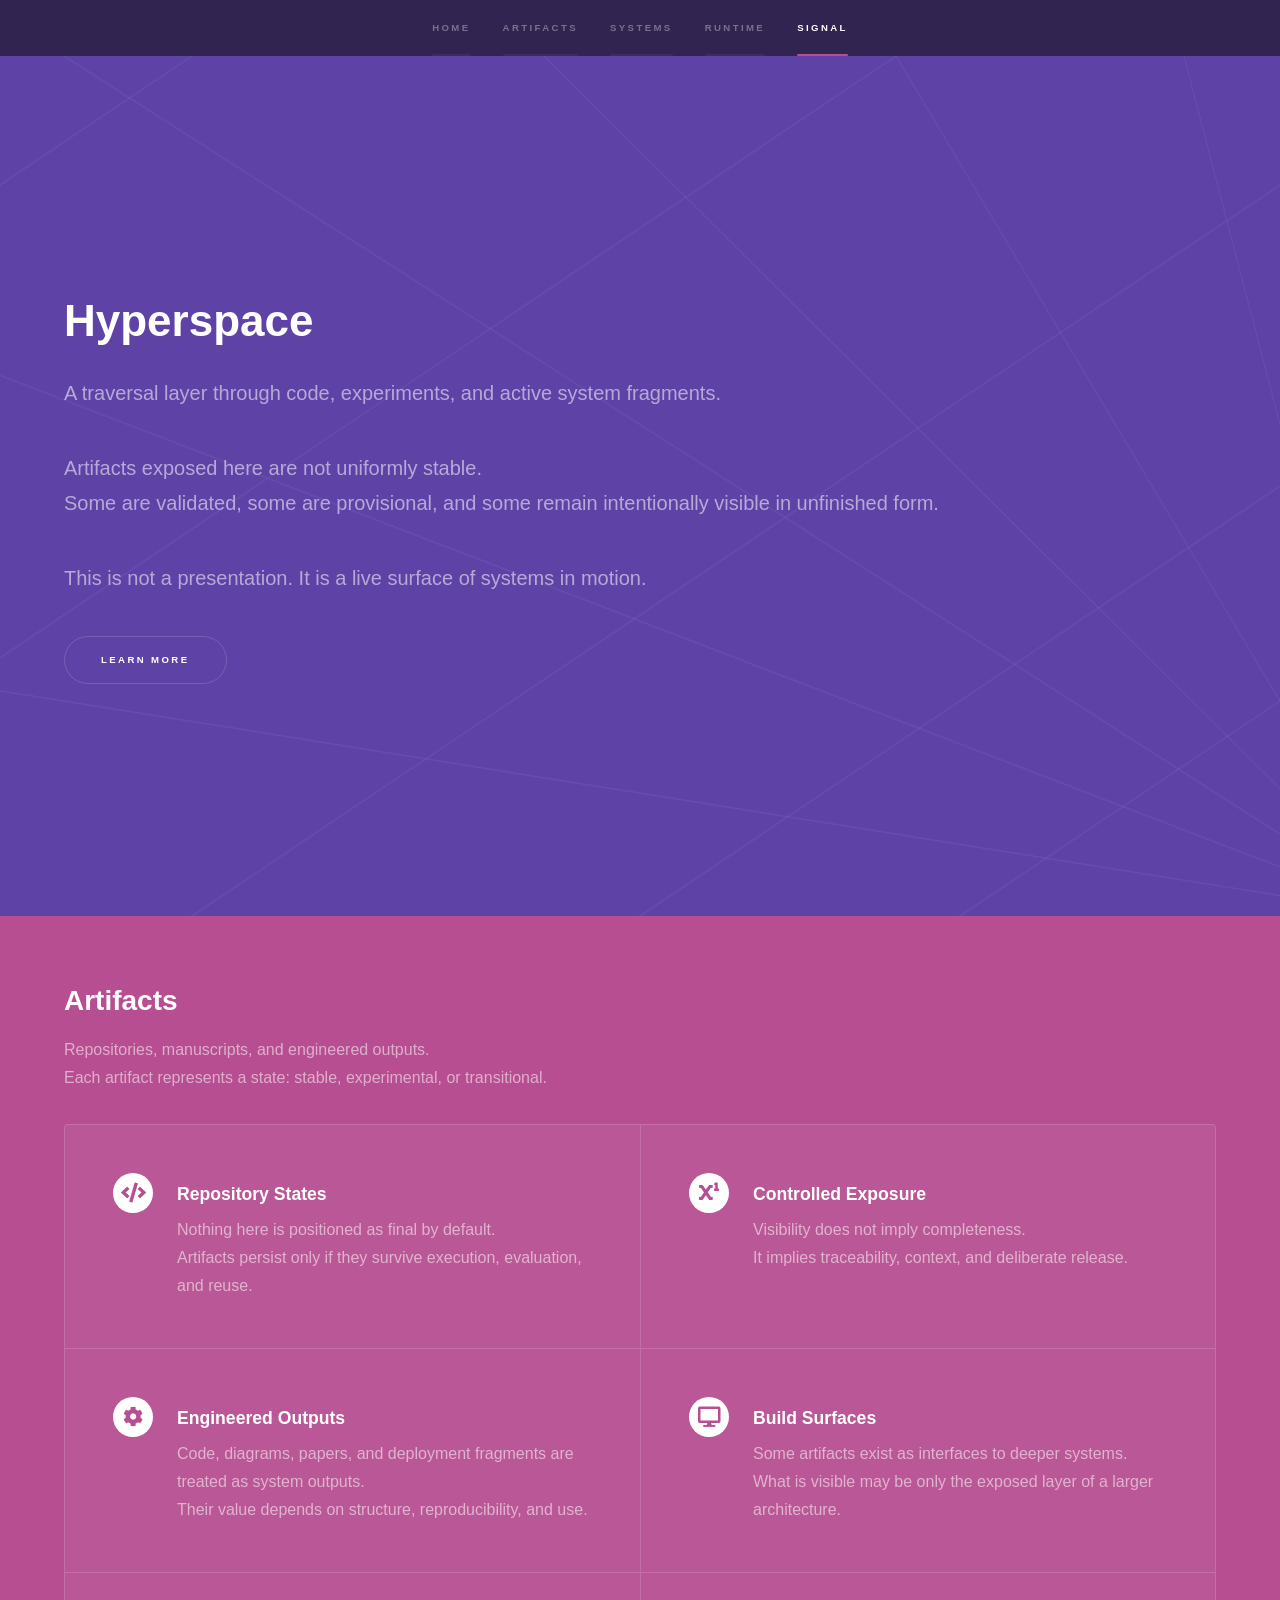
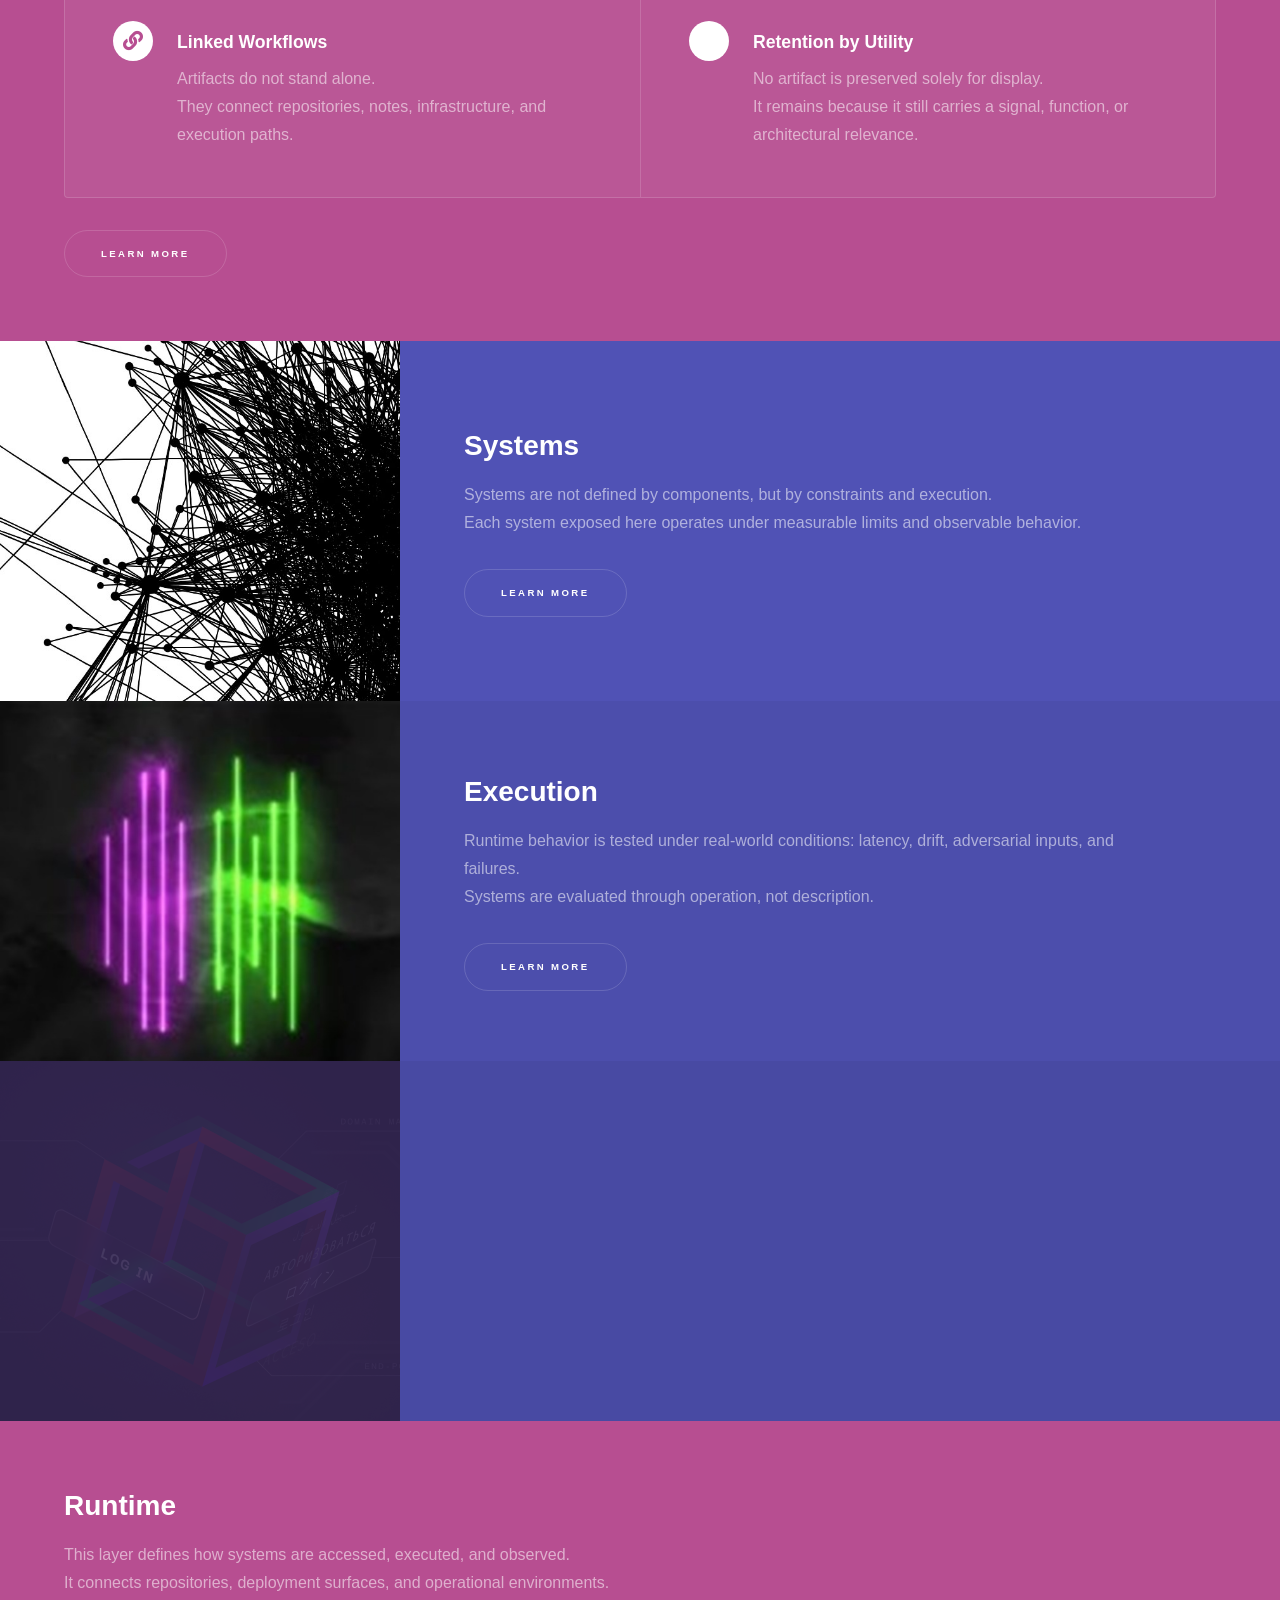
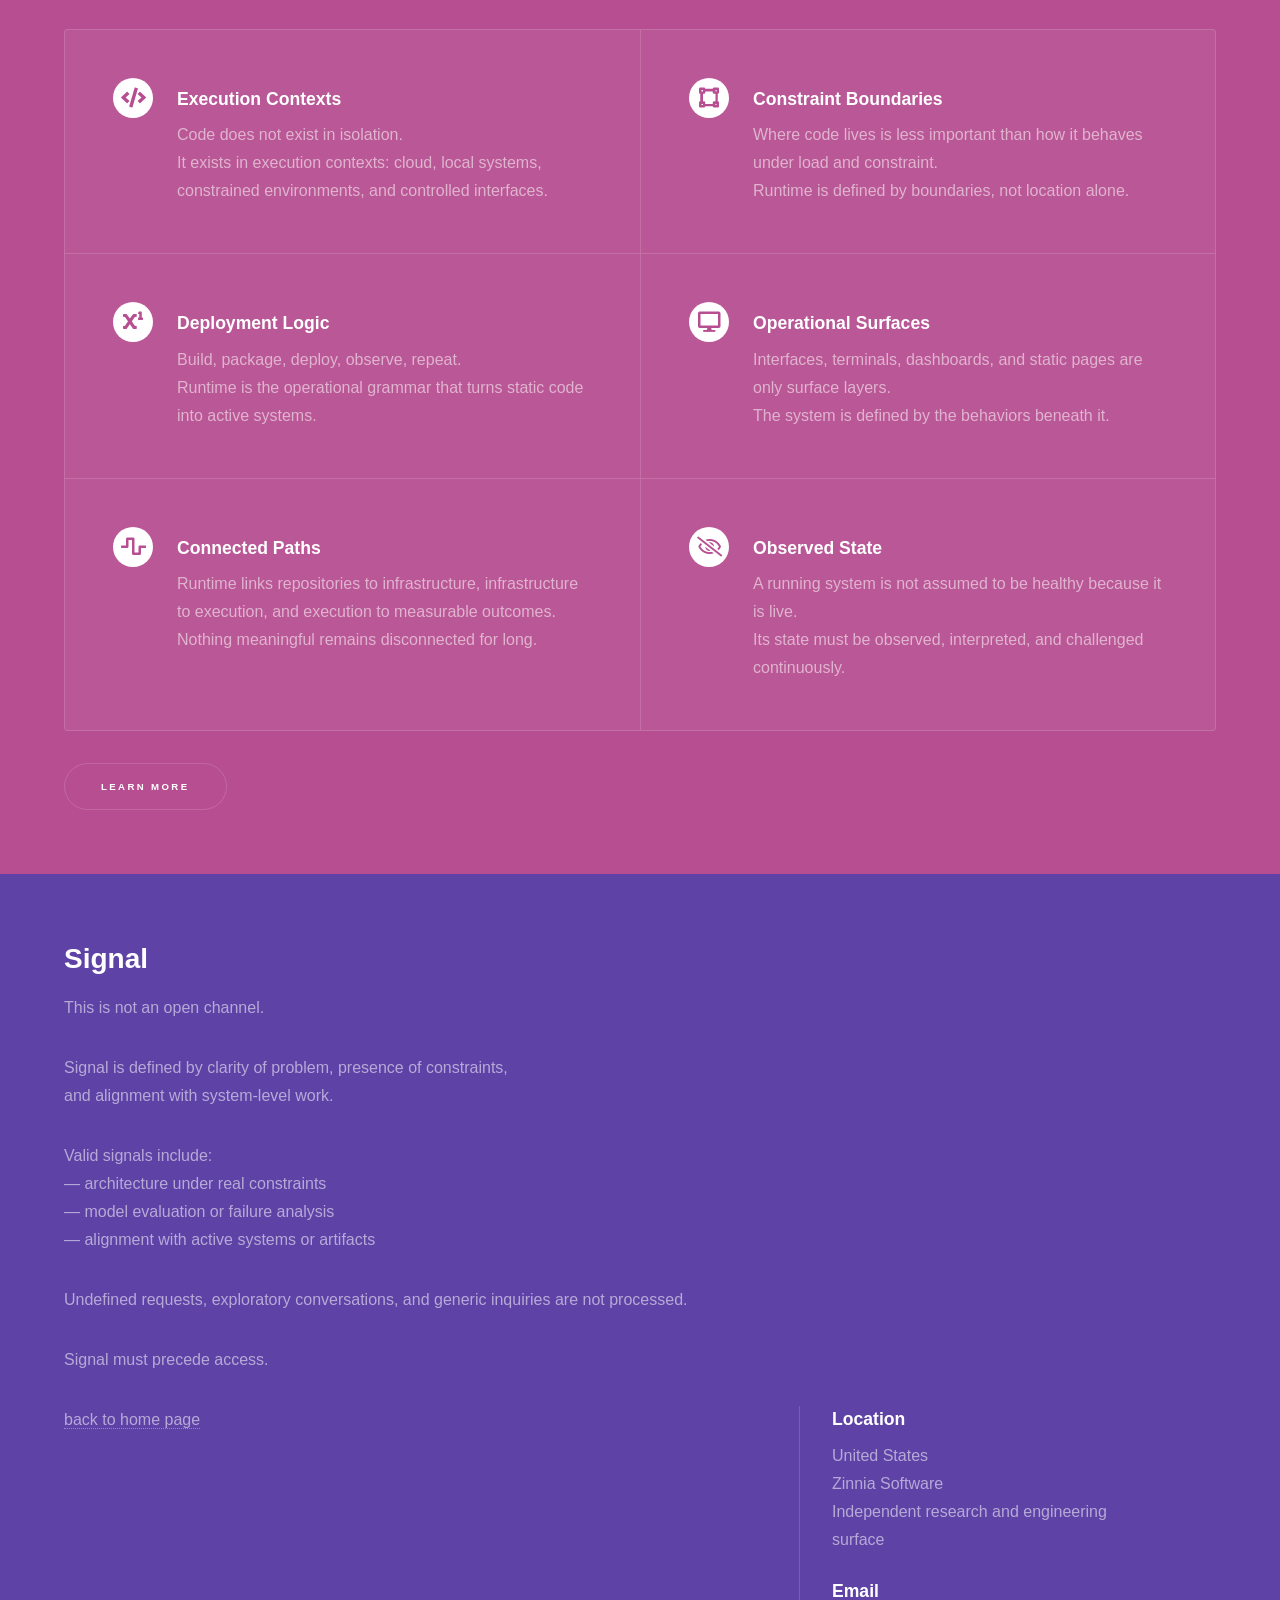
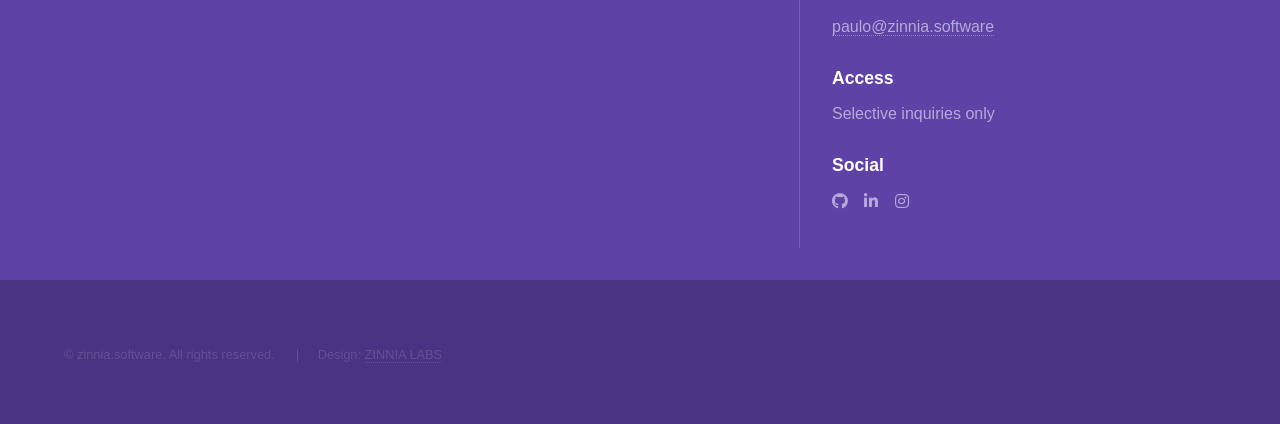
==== commit fa9f1757: "Format HTML document with proper encoding" ====
--- a/basic.html
+++ b/basic.html
@@ -77,7 +77,7 @@
 									</p>
 								</section>
 								<section>
-									<span class="icon solid major fa-lock"></span>
+									<span class="icon solid major fa-superscript"></span>
 									<h3>Controlled Exposure</h3>
 									<p>
 										Visibility does not imply completeness.<br />
@@ -230,7 +230,7 @@
 									</p>
 								</section>
 								<section>
-									<span class="icon solid major fa-connectdevelop"></span>
+									<span class="icon solid major fa-wave-square"></span>
 									<h3>Connected Paths</h3>
 									<p>
 										Runtime links repositories to infrastructure, infrastructure to execution, and execution to measurable outcomes.<br />
@@ -238,7 +238,7 @@
 									</p>
 								</section>
 								<section>
-									<span class="icon major fa-low-vision"></span>
+									<span class="icon major fa-eye-slash"></span>
 									<h3>Observed State</h3>
 									<p>
 										A running system is not assumed to be healthy because it is live.<br />
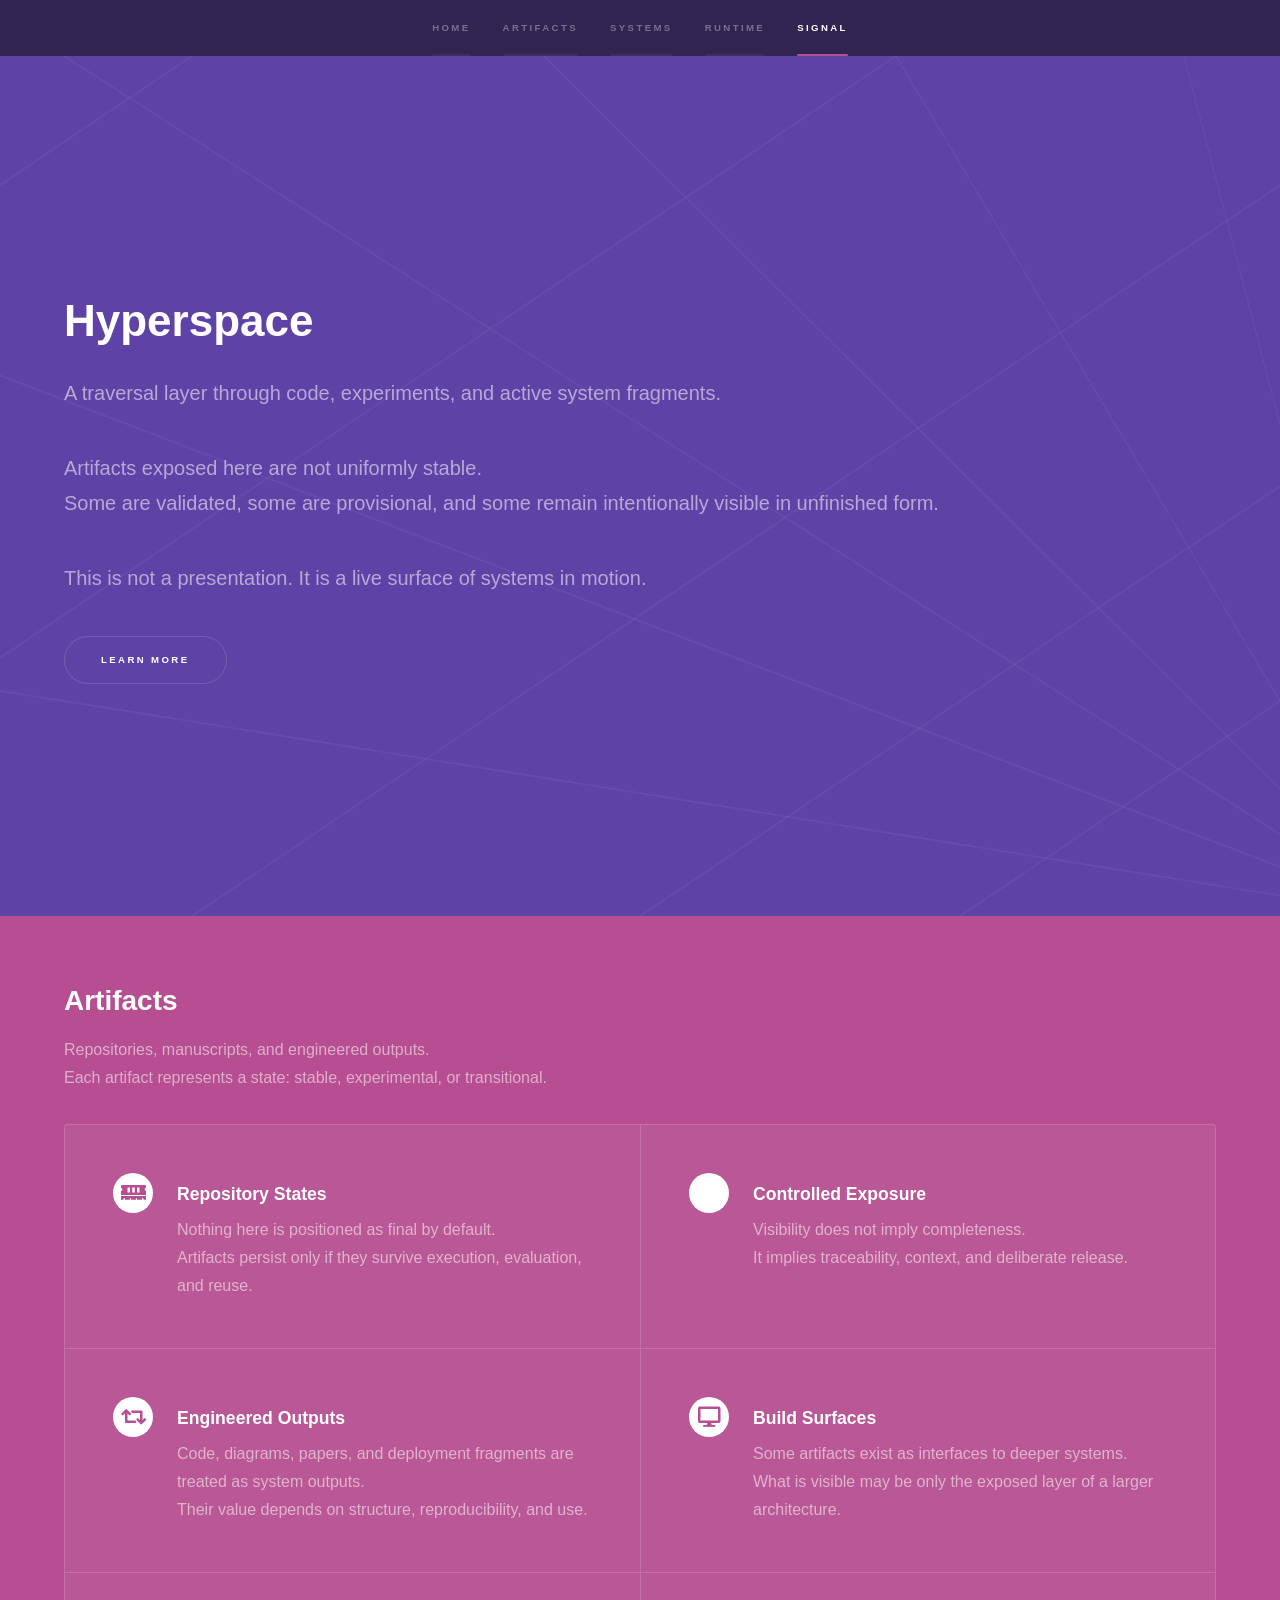
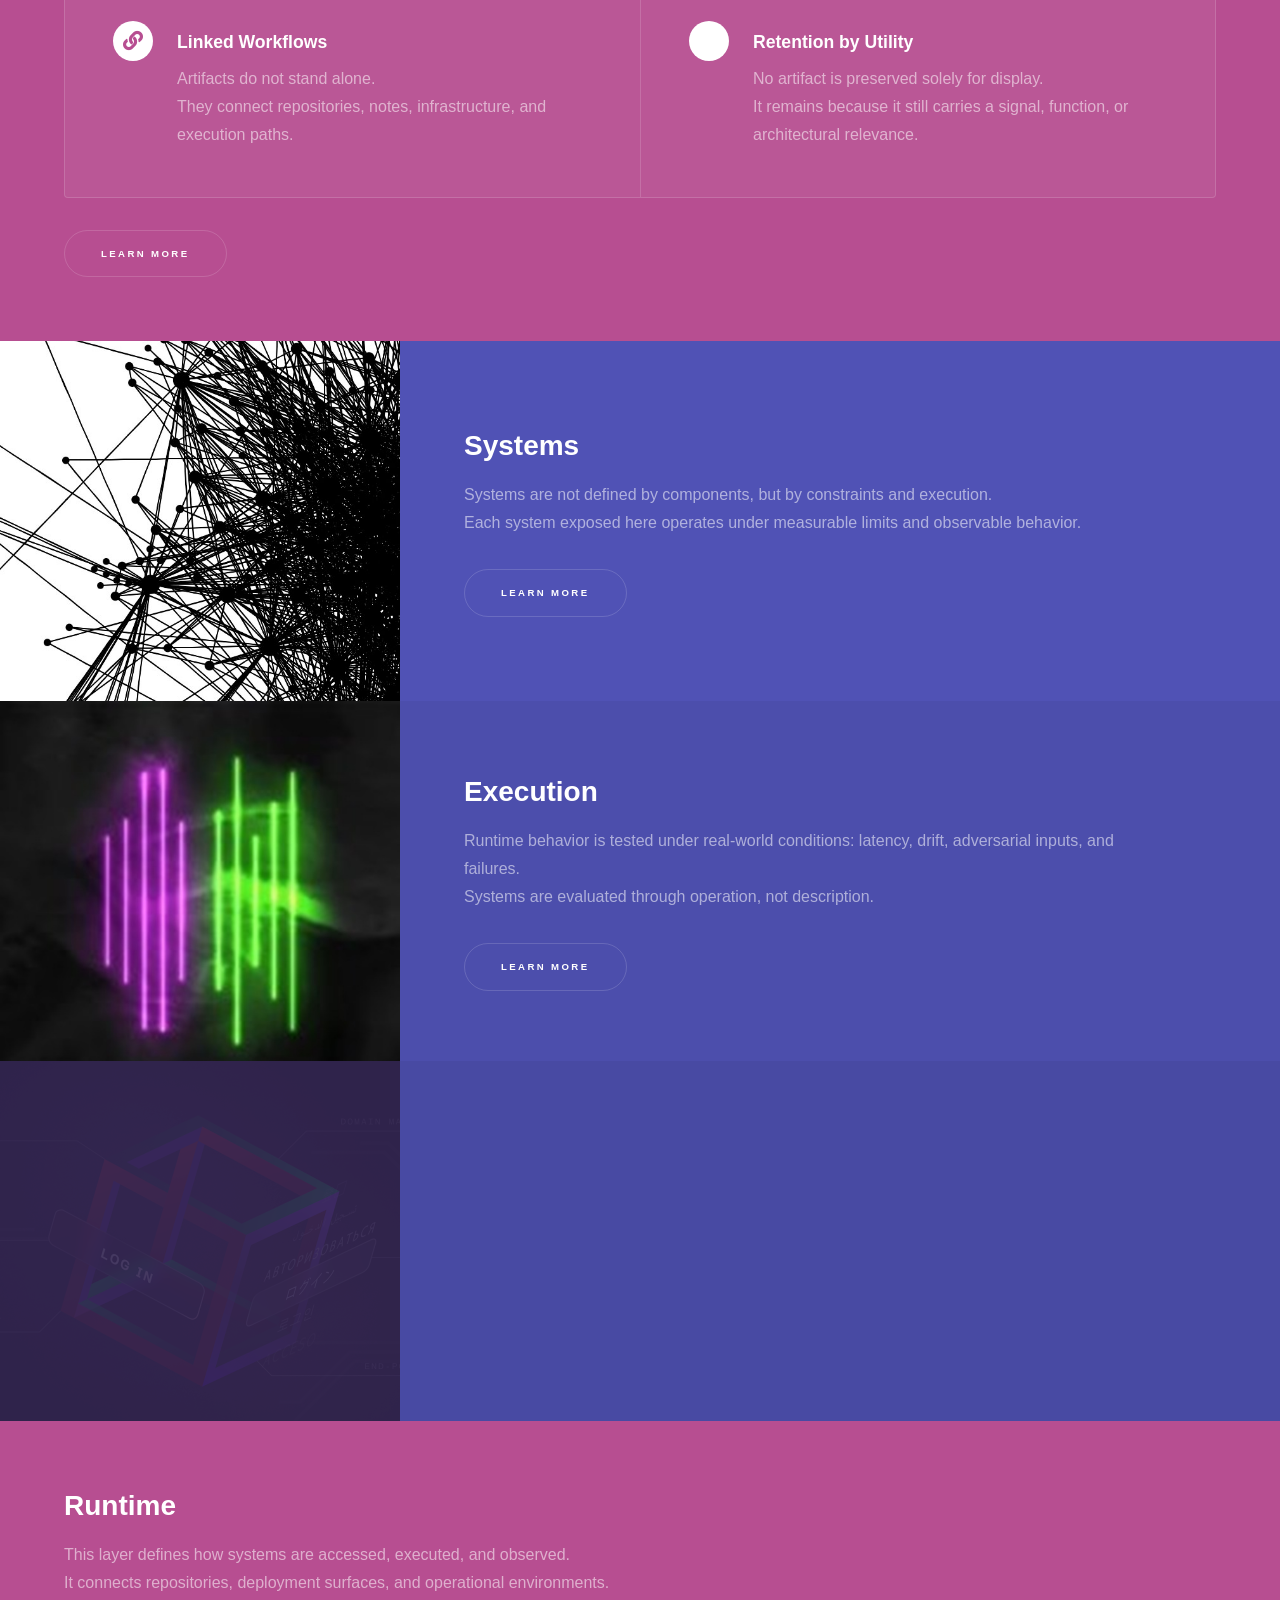
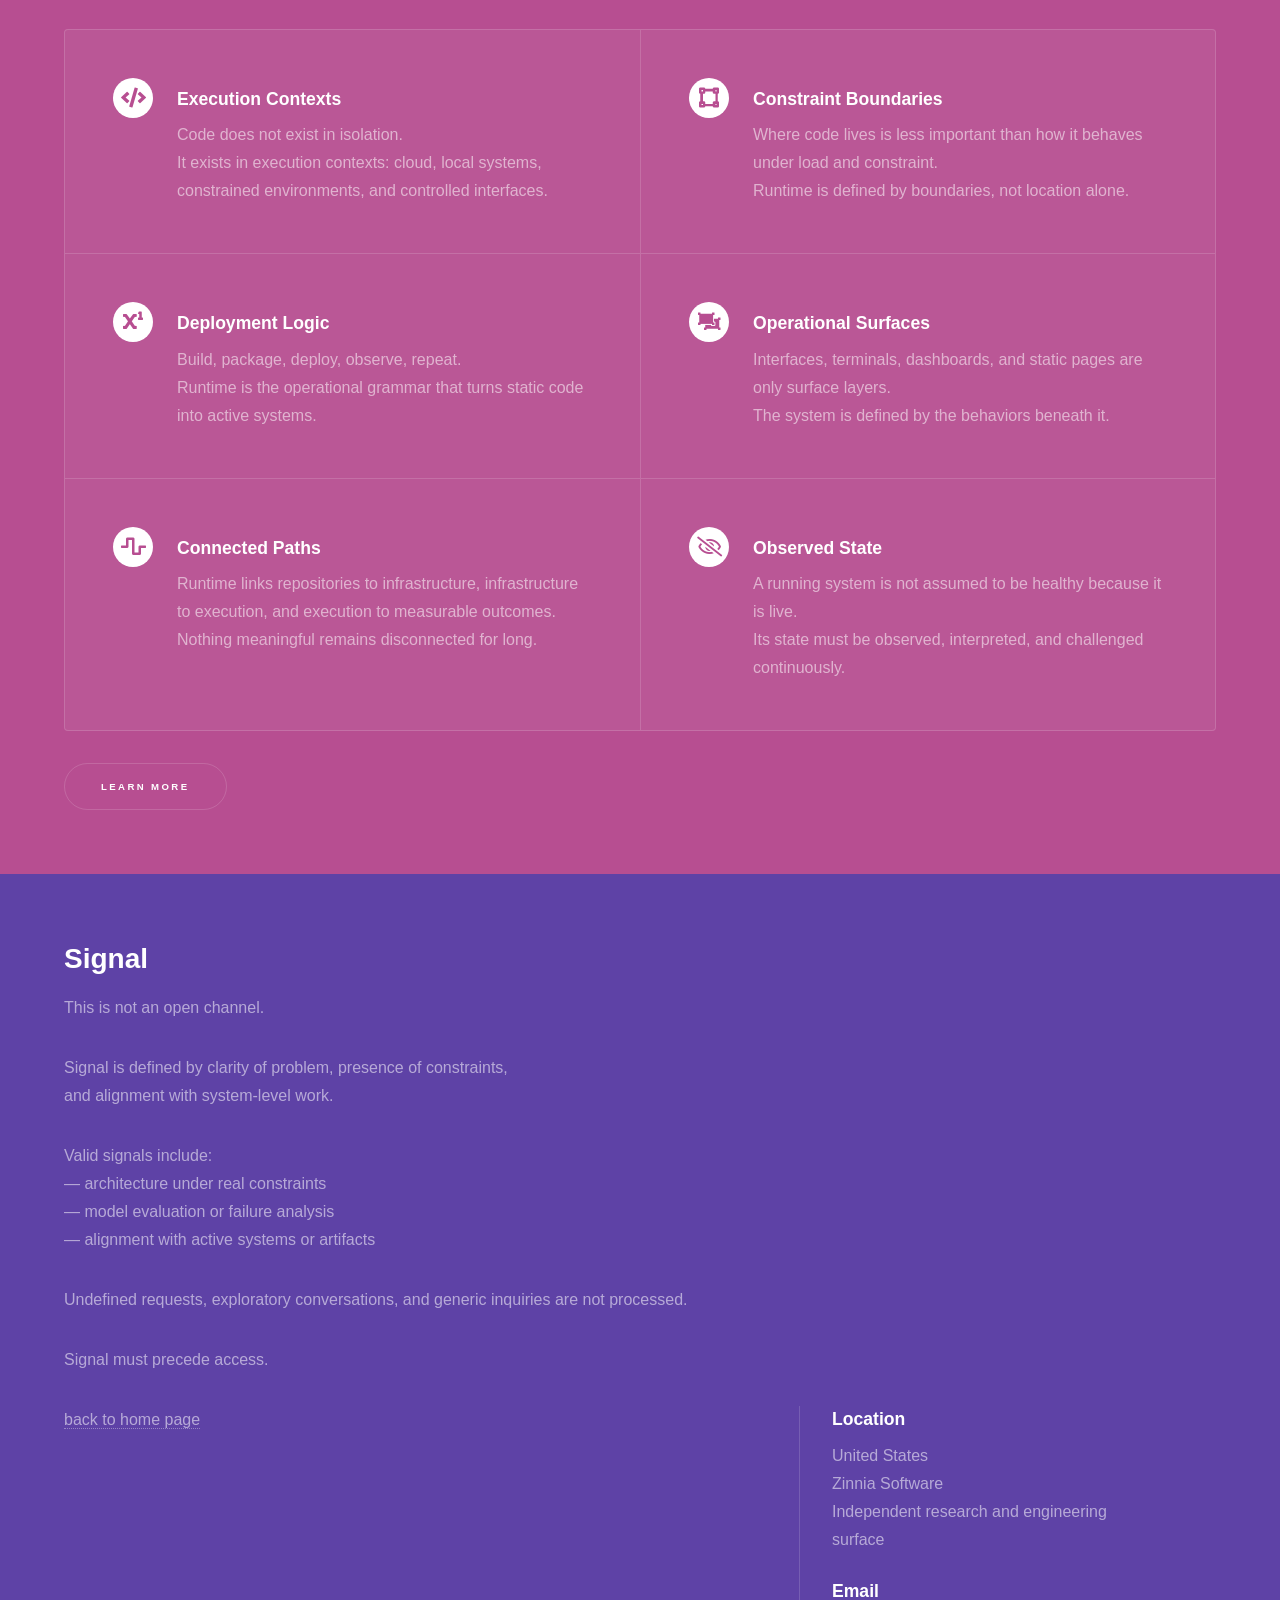
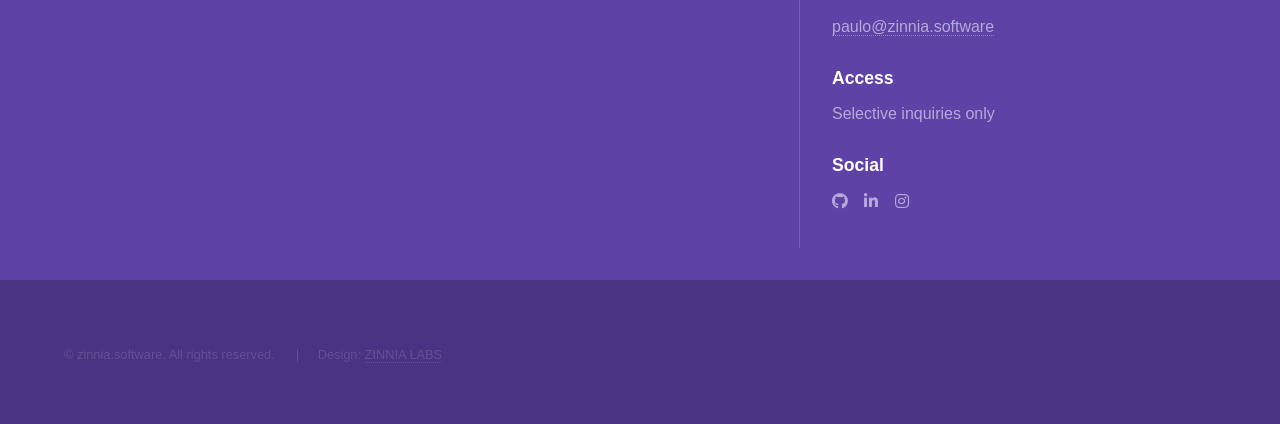
==== commit eecb8b67: "Fix HTML formatting and structure" ====
--- a/basic.html
+++ b/basic.html
@@ -69,7 +69,7 @@
 							</p>						
 							<div class="features">
 								<section>
-									<span class="icon solid major fa-code"></span>
+									<span class="icon solid major fa-memory"></span>
 									<h3>Repository States</h3>
 									<p>
 										Nothing here is positioned as final by default.<br />
@@ -77,7 +77,7 @@
 									</p>
 								</section>
 								<section>
-									<span class="icon solid major fa-superscript"></span>
+									<span class="icon solid major fa-buromobelexperte"></span>
 									<h3>Controlled Exposure</h3>
 									<p>
 										Visibility does not imply completeness.<br />
@@ -85,7 +85,7 @@
 									</p>
 								</section>
 								<section>
-									<span class="icon solid major fa-cog"></span>
+									<span class="icon solid major fa-retweet"></span>
 									<h3>Engineered Outputs</h3>
 									<p>
 										Code, diagrams, papers, and deployment fragments are treated as system outputs.<br />
@@ -109,8 +109,7 @@
 									</p>
 								</section>
 								<section>
-								<span class="icon major fa-layer-group"></span> 
-								<!--	<i class="fas fa-layer-group"></i>   -->
+								<span class="icon major fa-acquisitions-incorporated"></span> 
 									<h3>Retention by Utility</h3>
 									<p>
 										No artifact is preserved solely for display.<br />
@@ -222,7 +221,7 @@
 									</p>
 								</section>
 								<section>
-									<span class="icon solid major fa-desktop"></span>
+									<span class="icon solid major fa-object-ungroup"></span>
 									<h3>Operational Surfaces</h3>
 									<p>
 										Interfaces, terminals, dashboards, and static pages are only surface layers.<br />
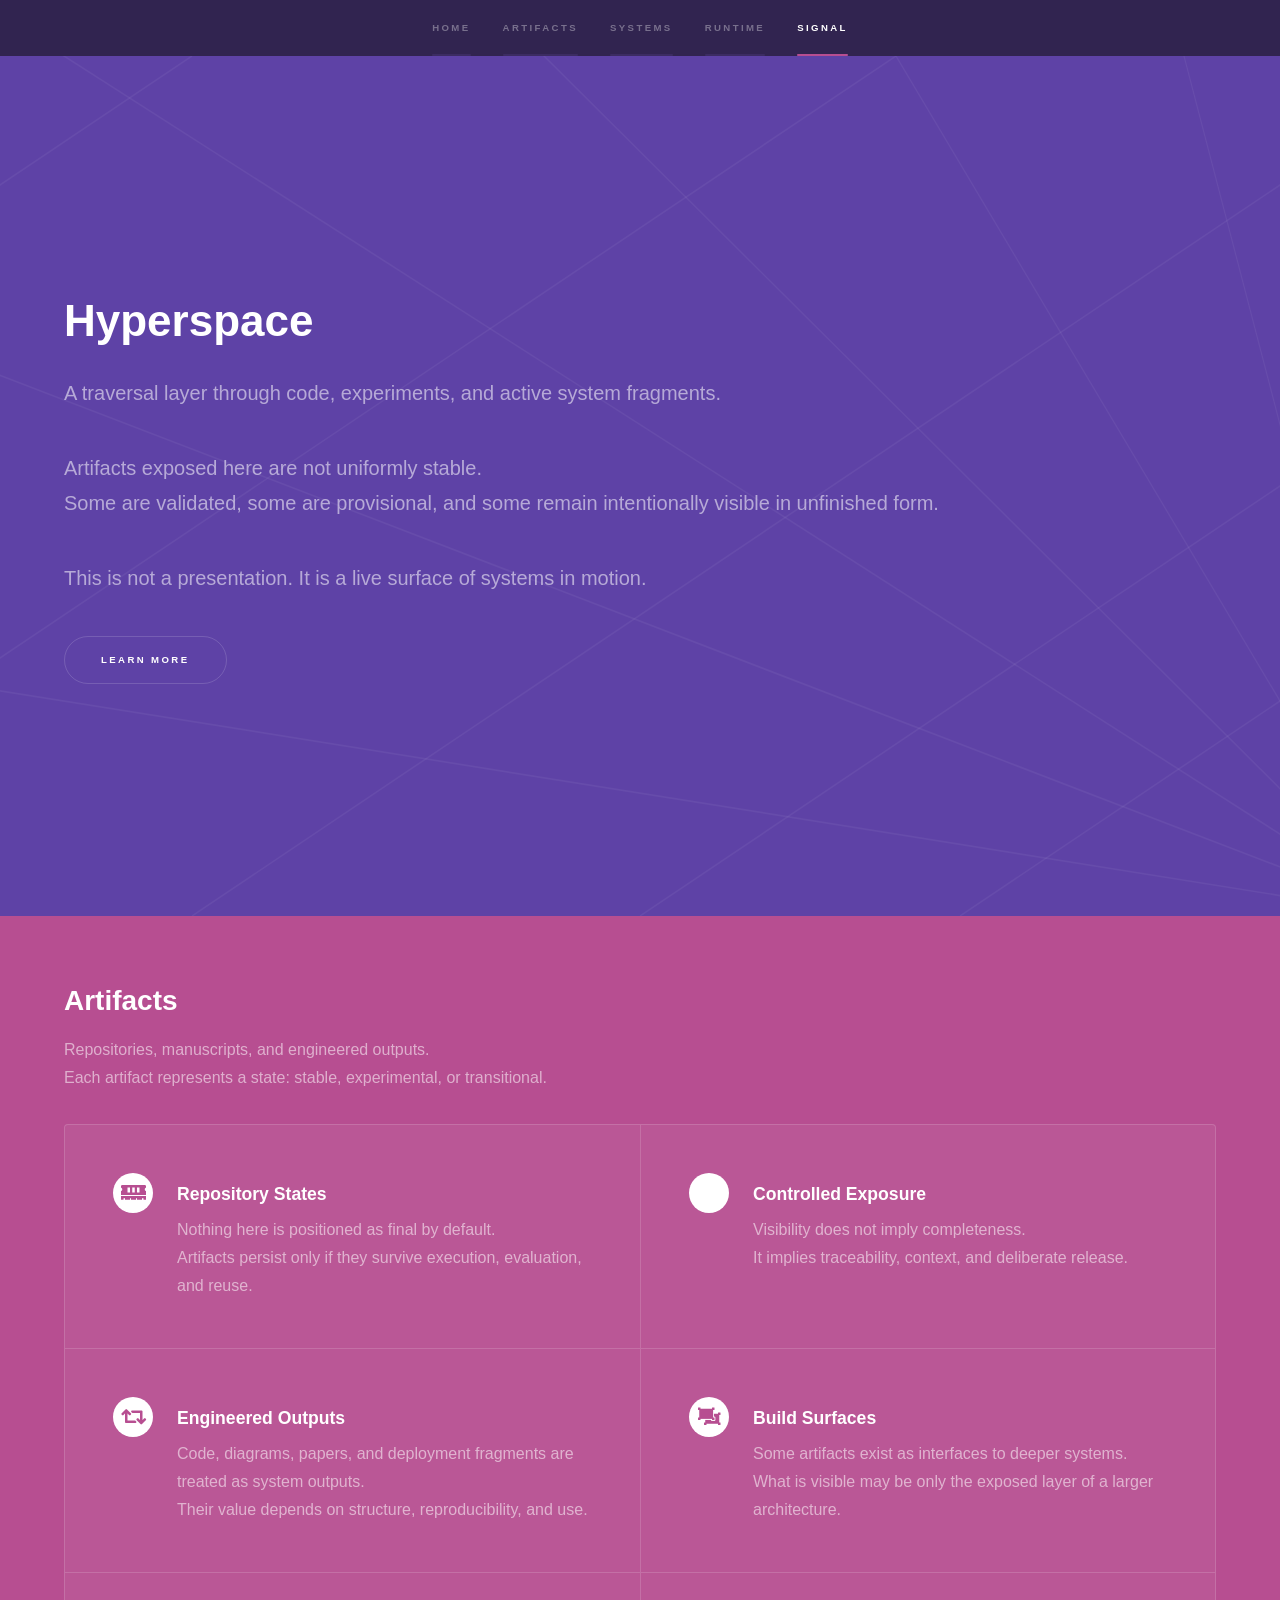
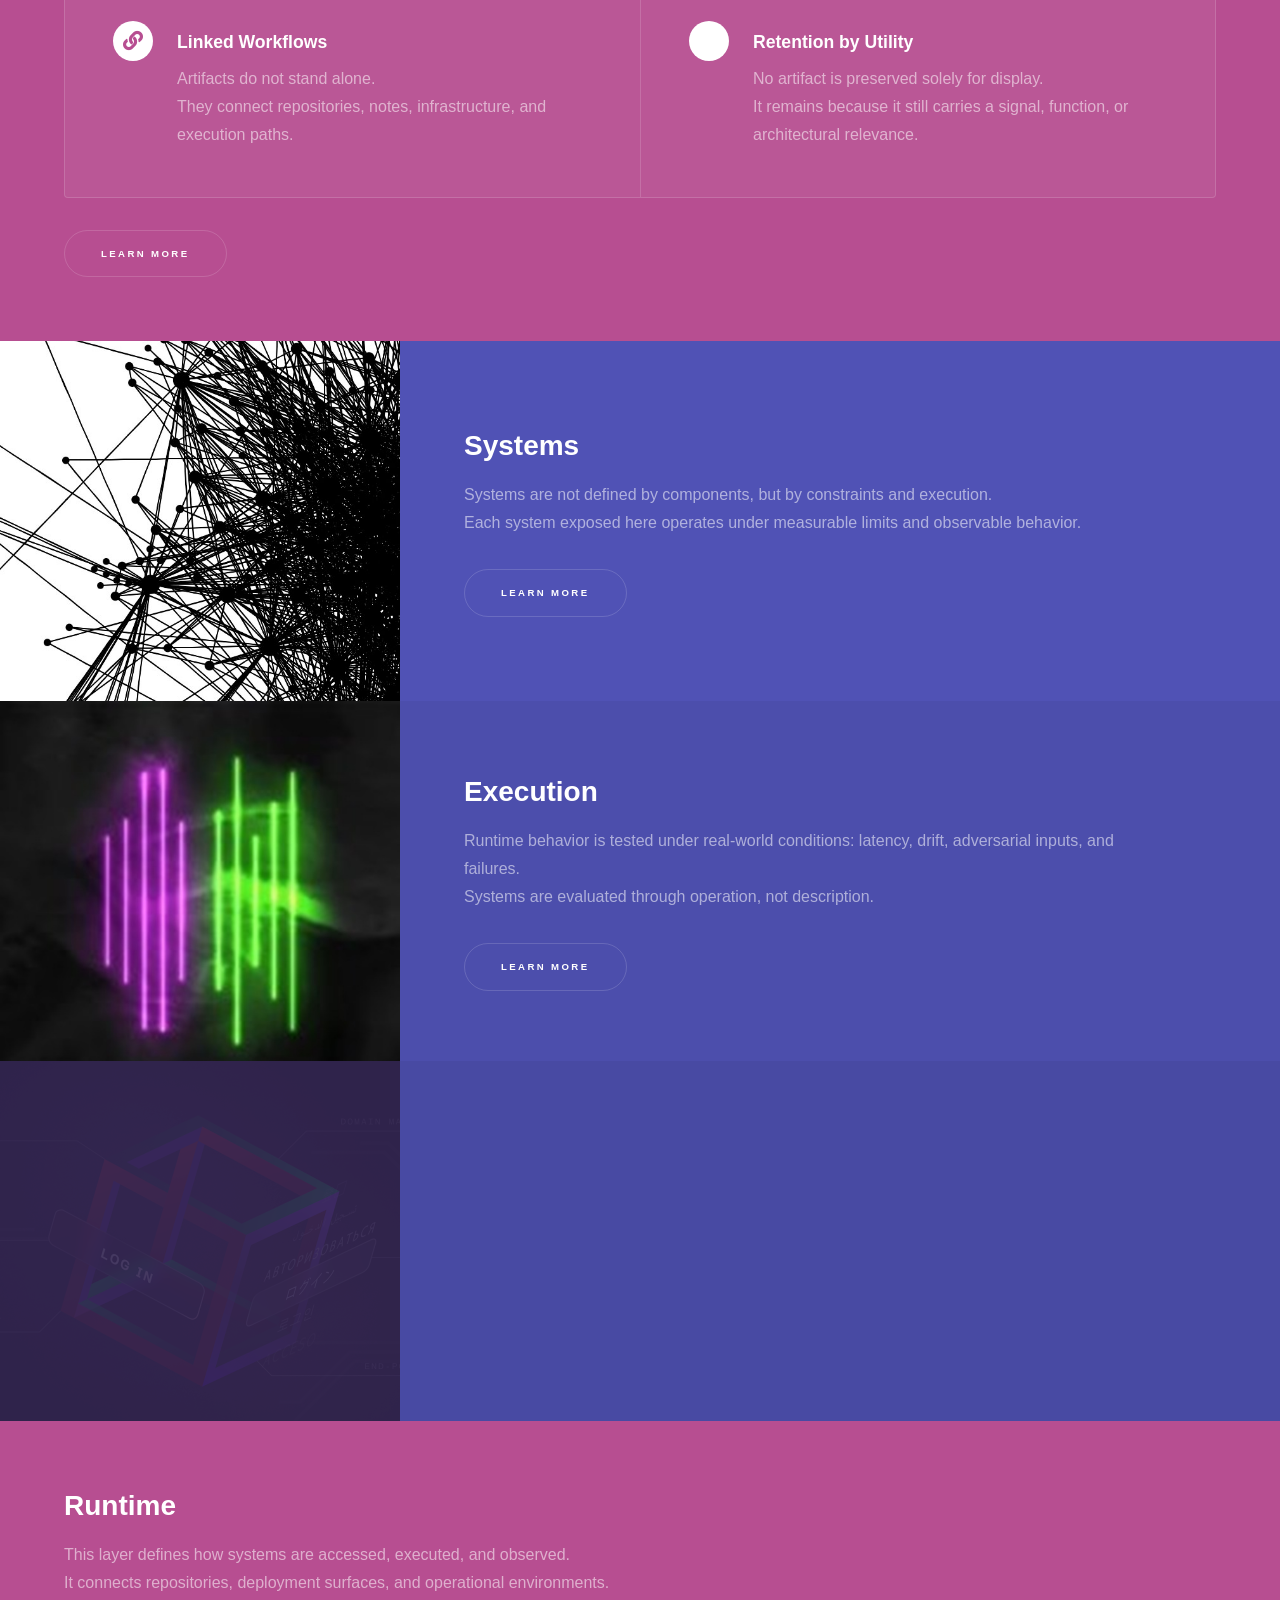
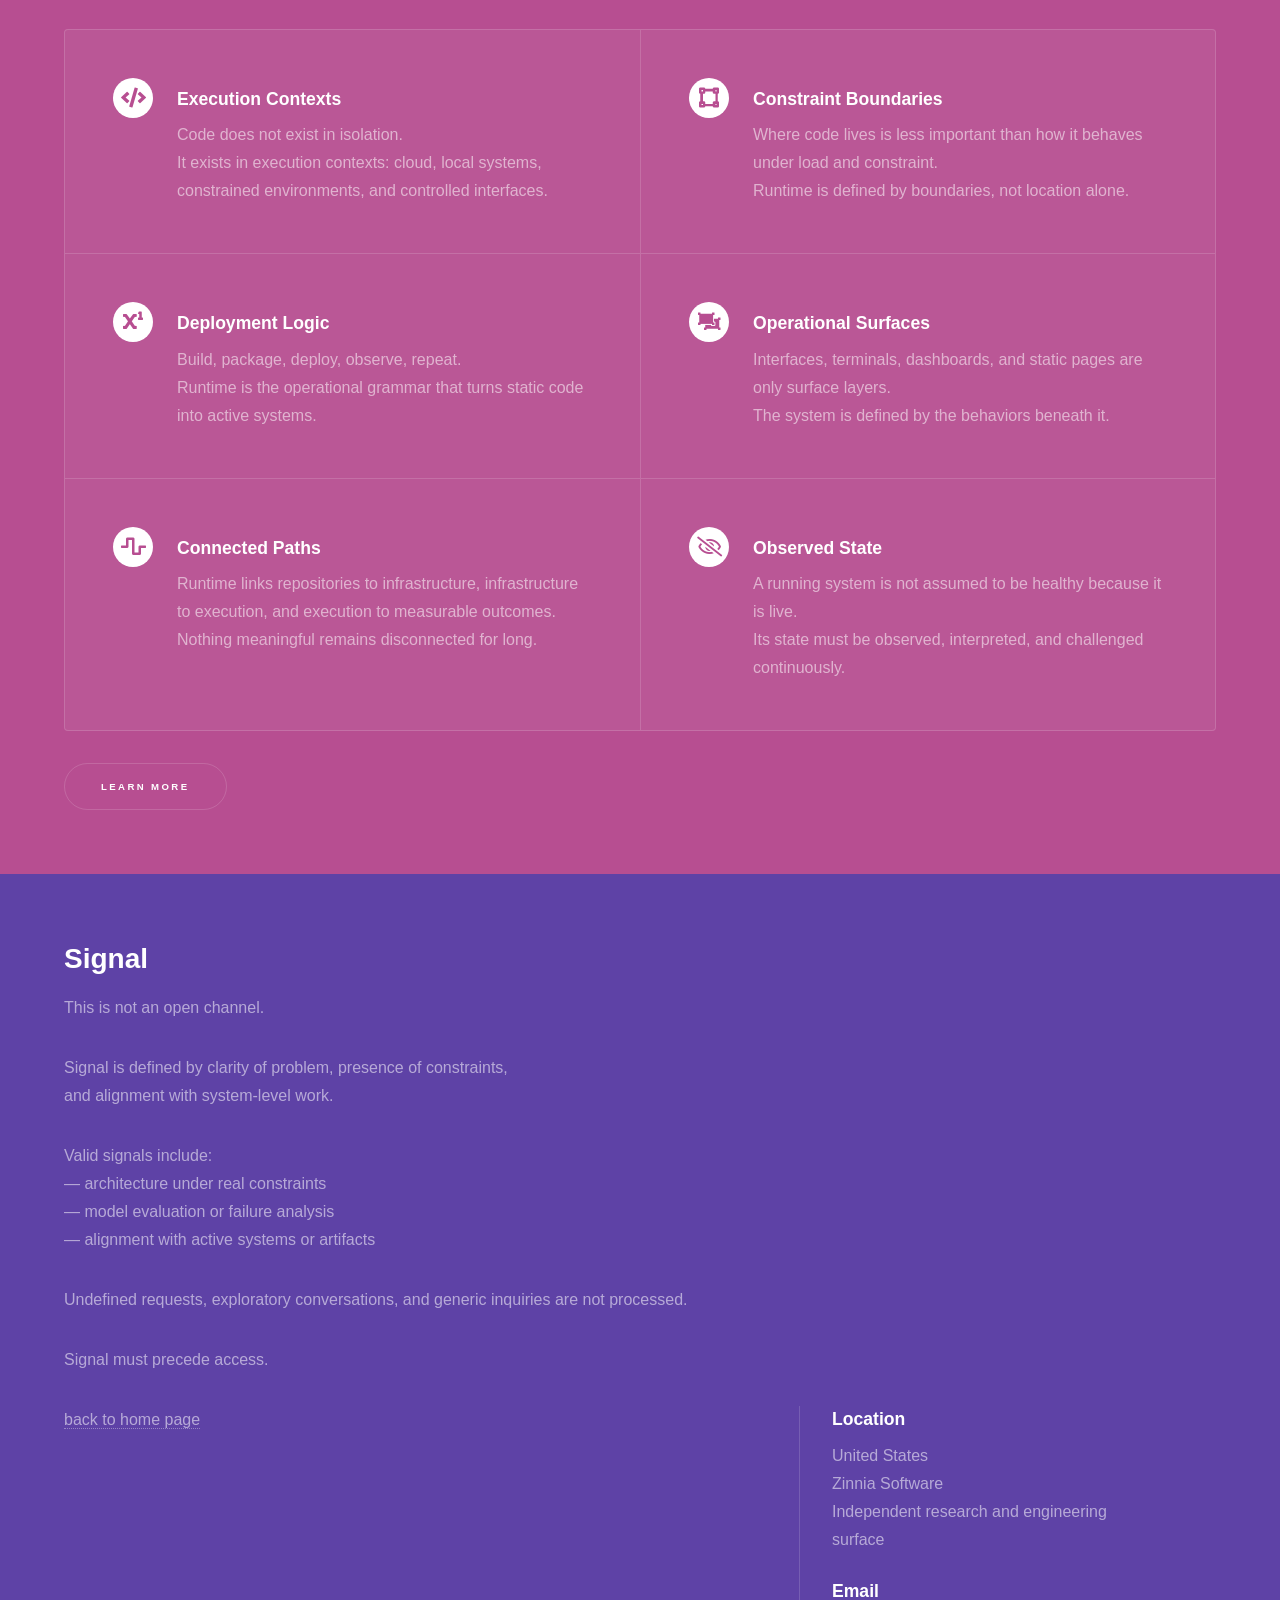
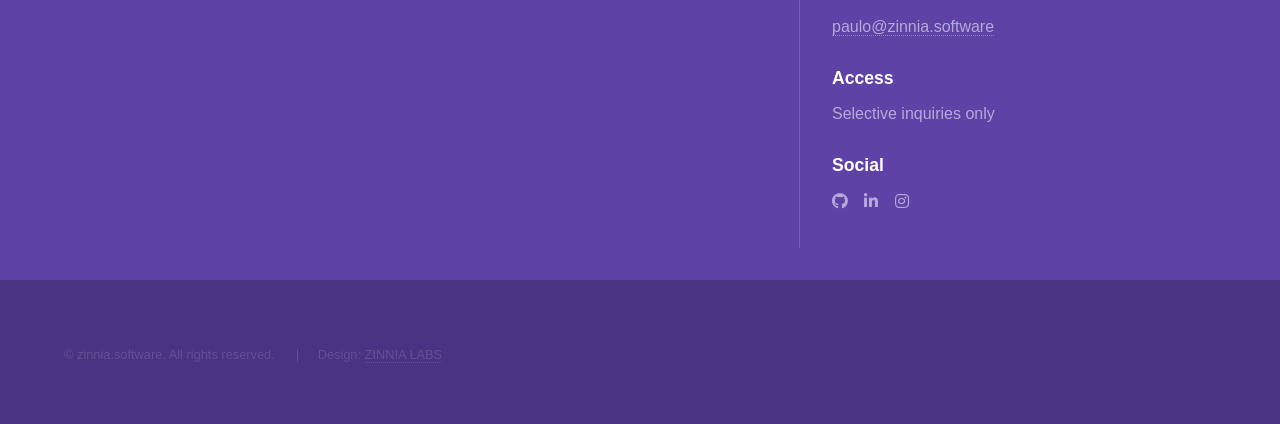
==== commit c43619e3: "Fix HTML encoding issues in basic.html" ====
--- a/basic.html
+++ b/basic.html
@@ -93,7 +93,7 @@
 									</p>
 								</section>
 								<section>
-									<span class="icon solid major fa-desktop"></span>
+									<span class="icon solid major fa-object-ungroup"></span>
 									<h3>Build Surfaces</h3>
 									<p>
 										Some artifacts exist as interfaces to deeper systems.<br />
@@ -109,7 +109,7 @@
 									</p>
 								</section>
 								<section>
-								<span class="icon major fa-acquisitions-incorporated"></span> 
+								<span class="icon major fa-buromobelexperte"></span> 
 									<h3>Retention by Utility</h3>
 									<p>
 										No artifact is preserved solely for display.<br />
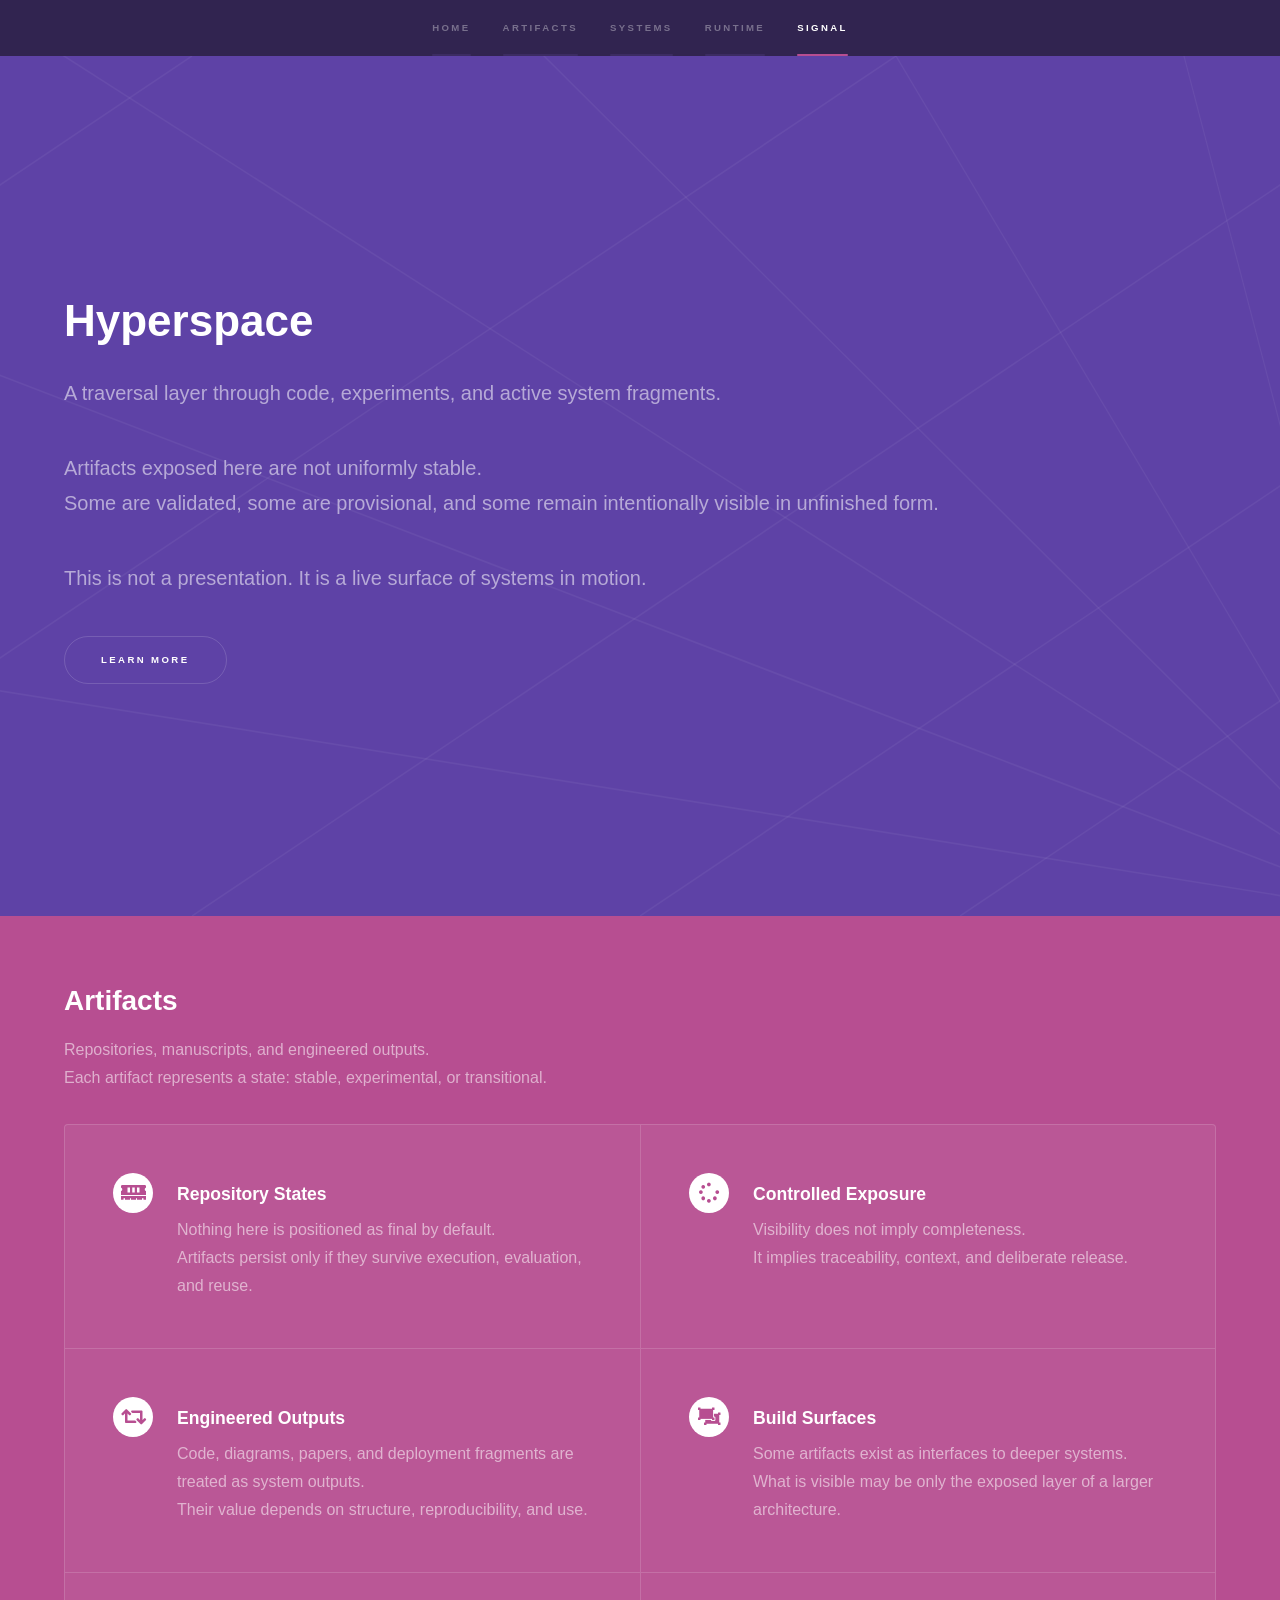
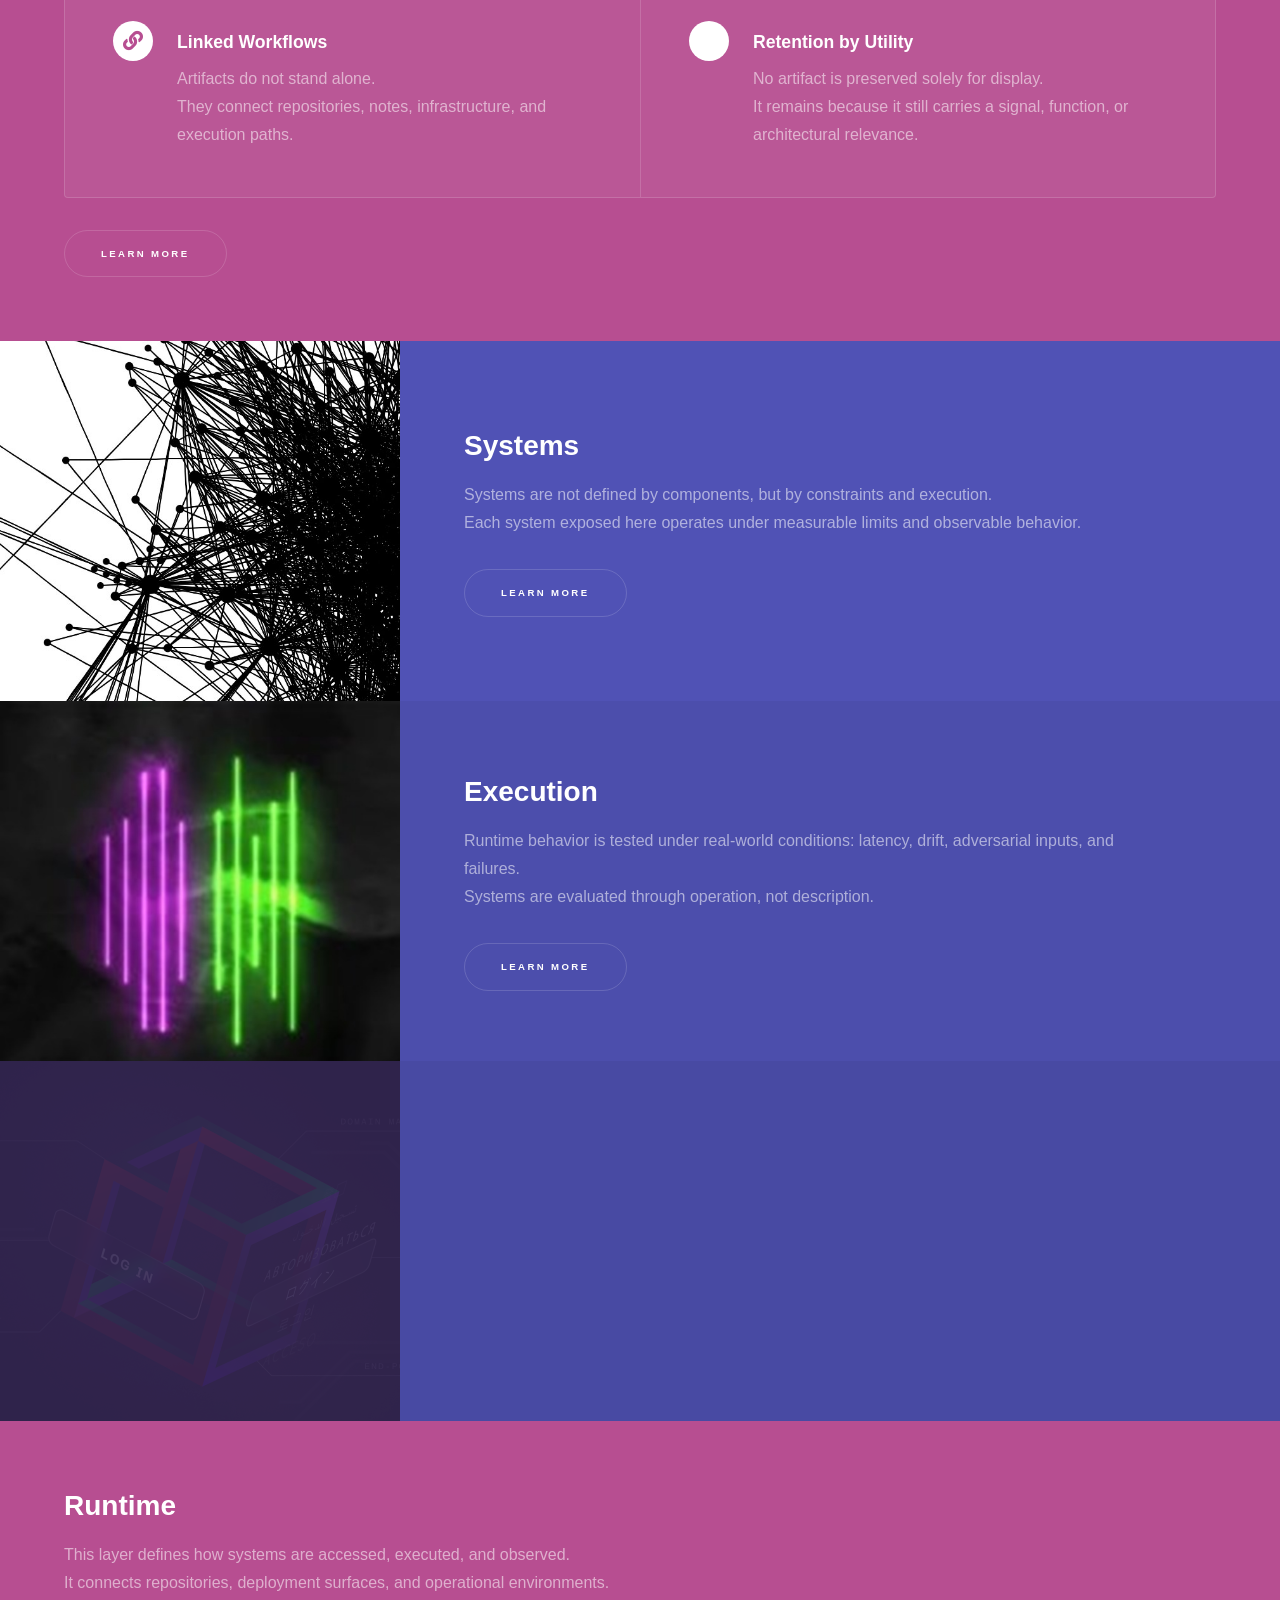
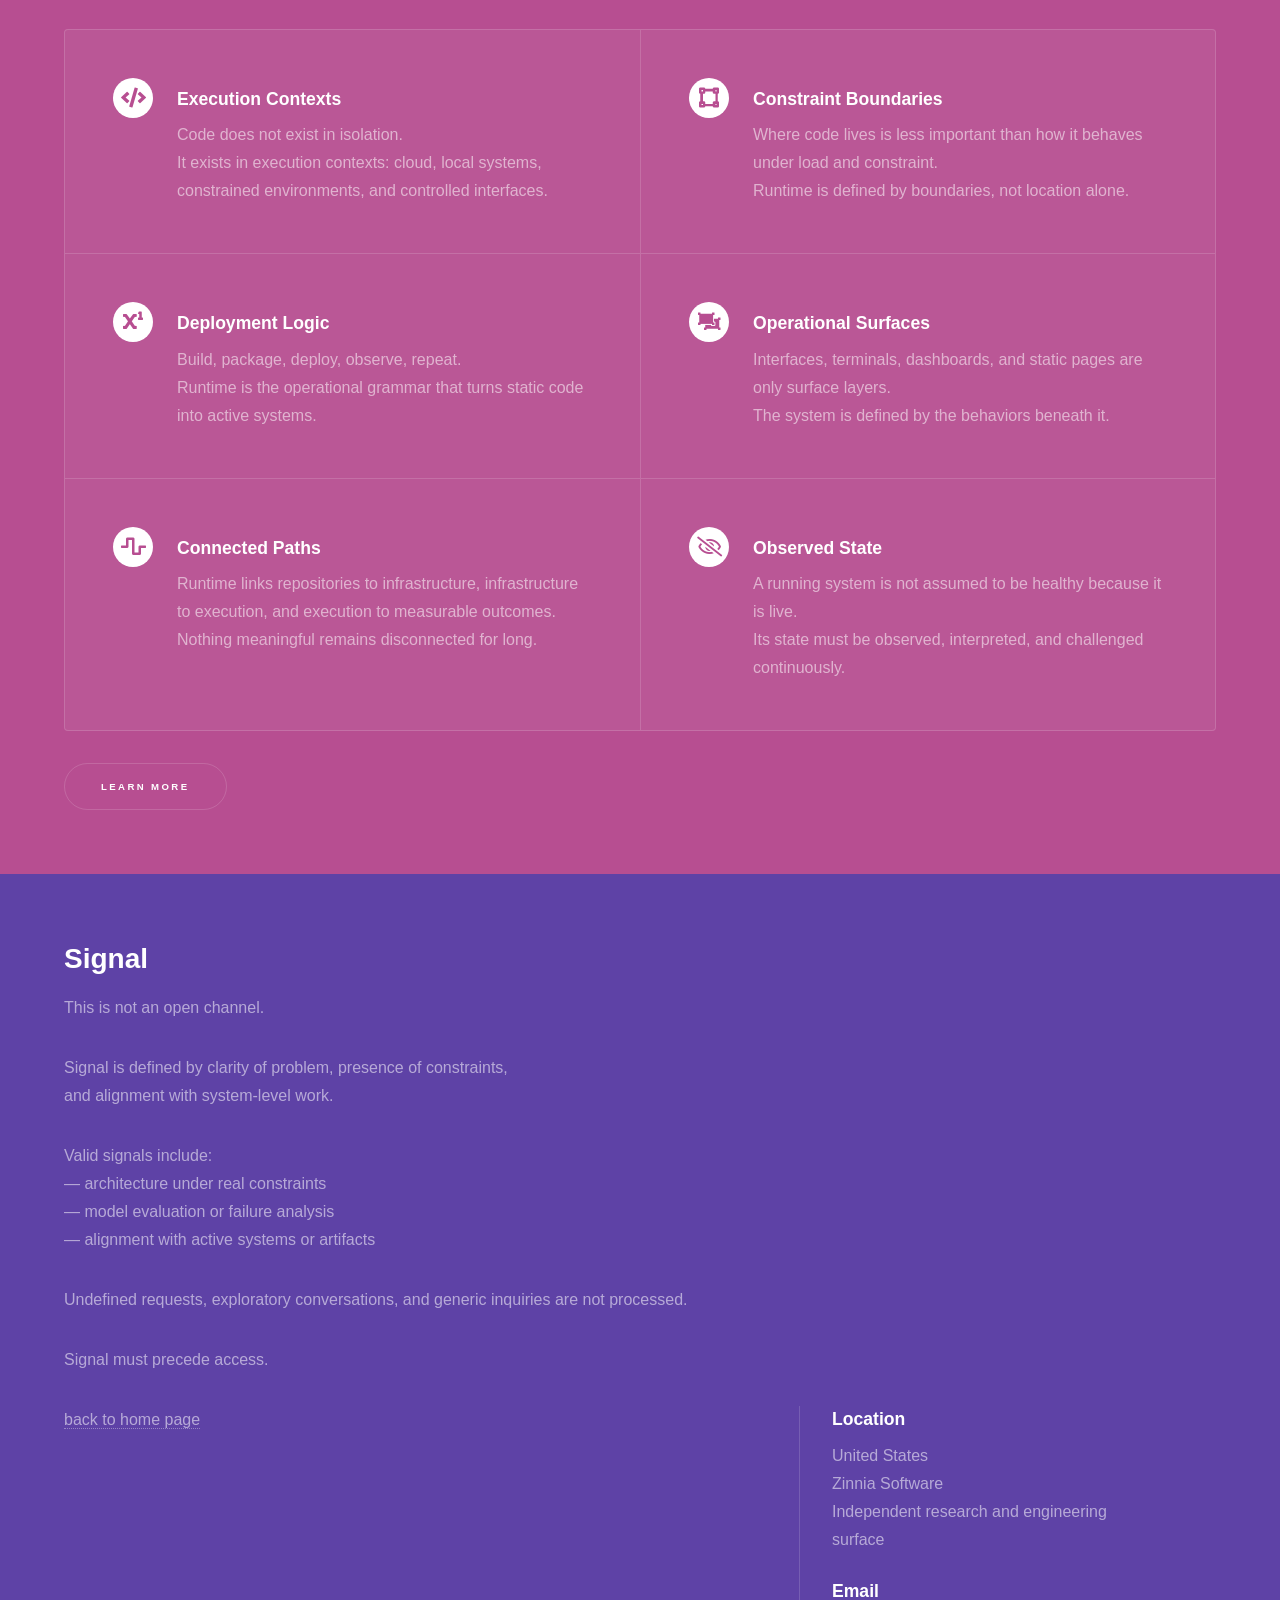
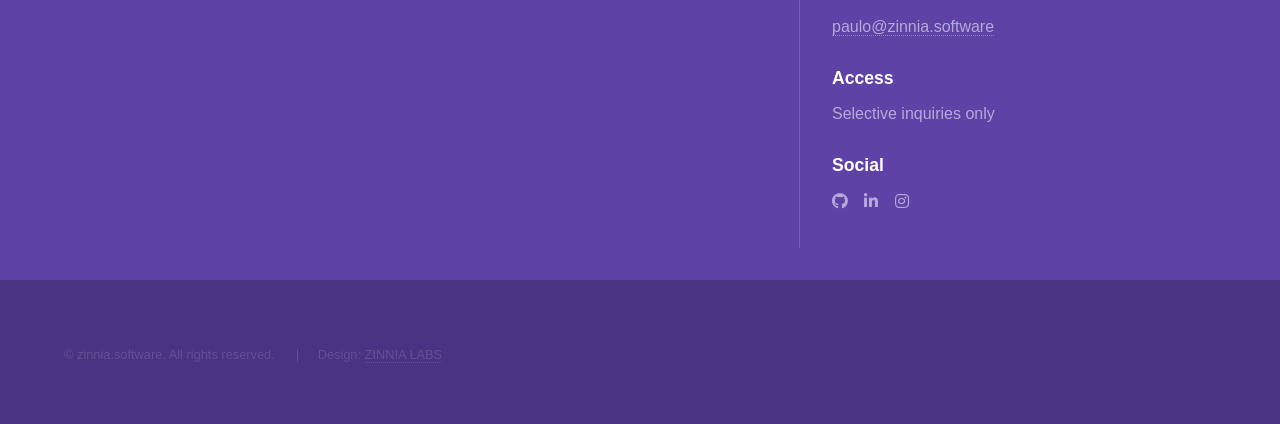
==== commit 20e22cbc: "Fix HTML formatting and structure in basic.html" ====
--- a/basic.html
+++ b/basic.html
@@ -77,7 +77,7 @@
 									</p>
 								</section>
 								<section>
-									<span class="icon solid major fa-buromobelexperte"></span>
+									<span class="icon solid major fa-spinner"></span>
 									<h3>Controlled Exposure</h3>
 									<p>
 										Visibility does not imply completeness.<br />
@@ -109,7 +109,7 @@
 									</p>
 								</section>
 								<section>
-								<span class="icon major fa-buromobelexperte"></span> 
+								<span class="icon major fa-simplybuilt"></i></span> 
 									<h3>Retention by Utility</h3>
 									<p>
 										No artifact is preserved solely for display.<br />
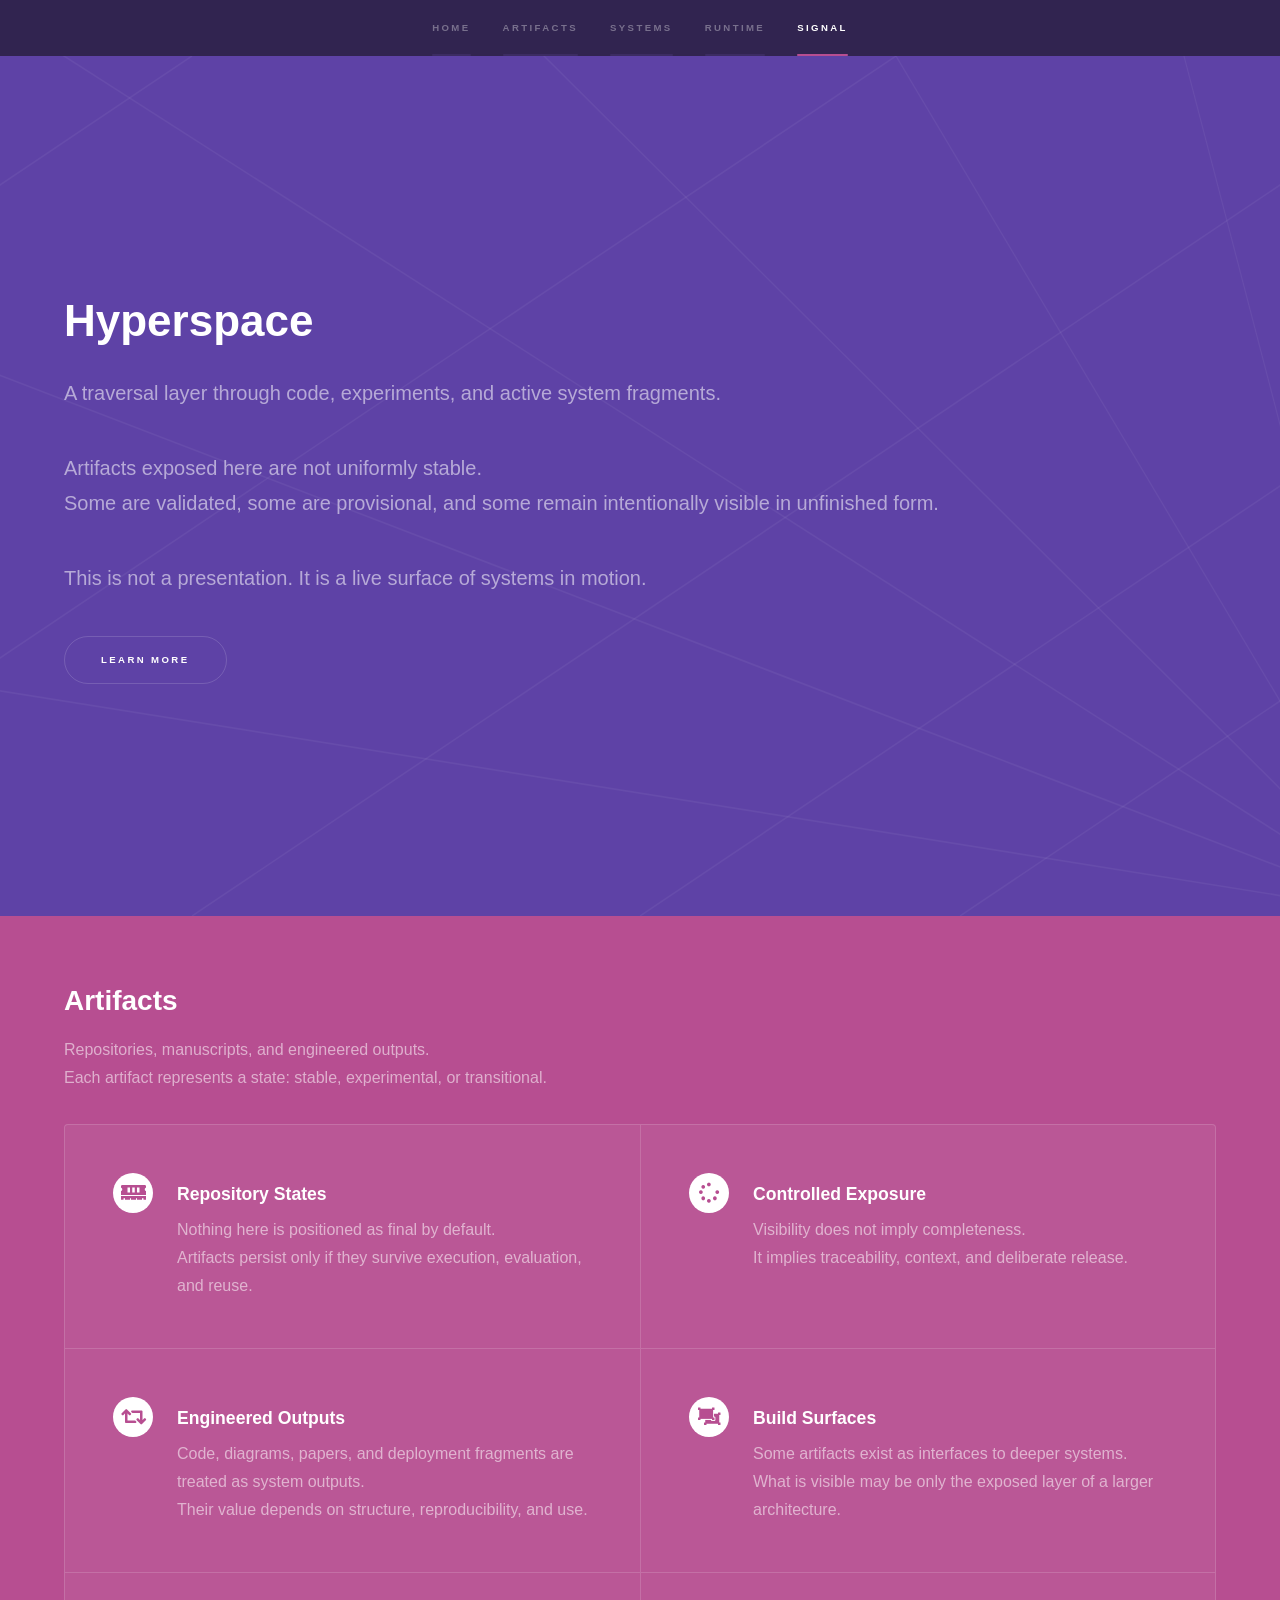
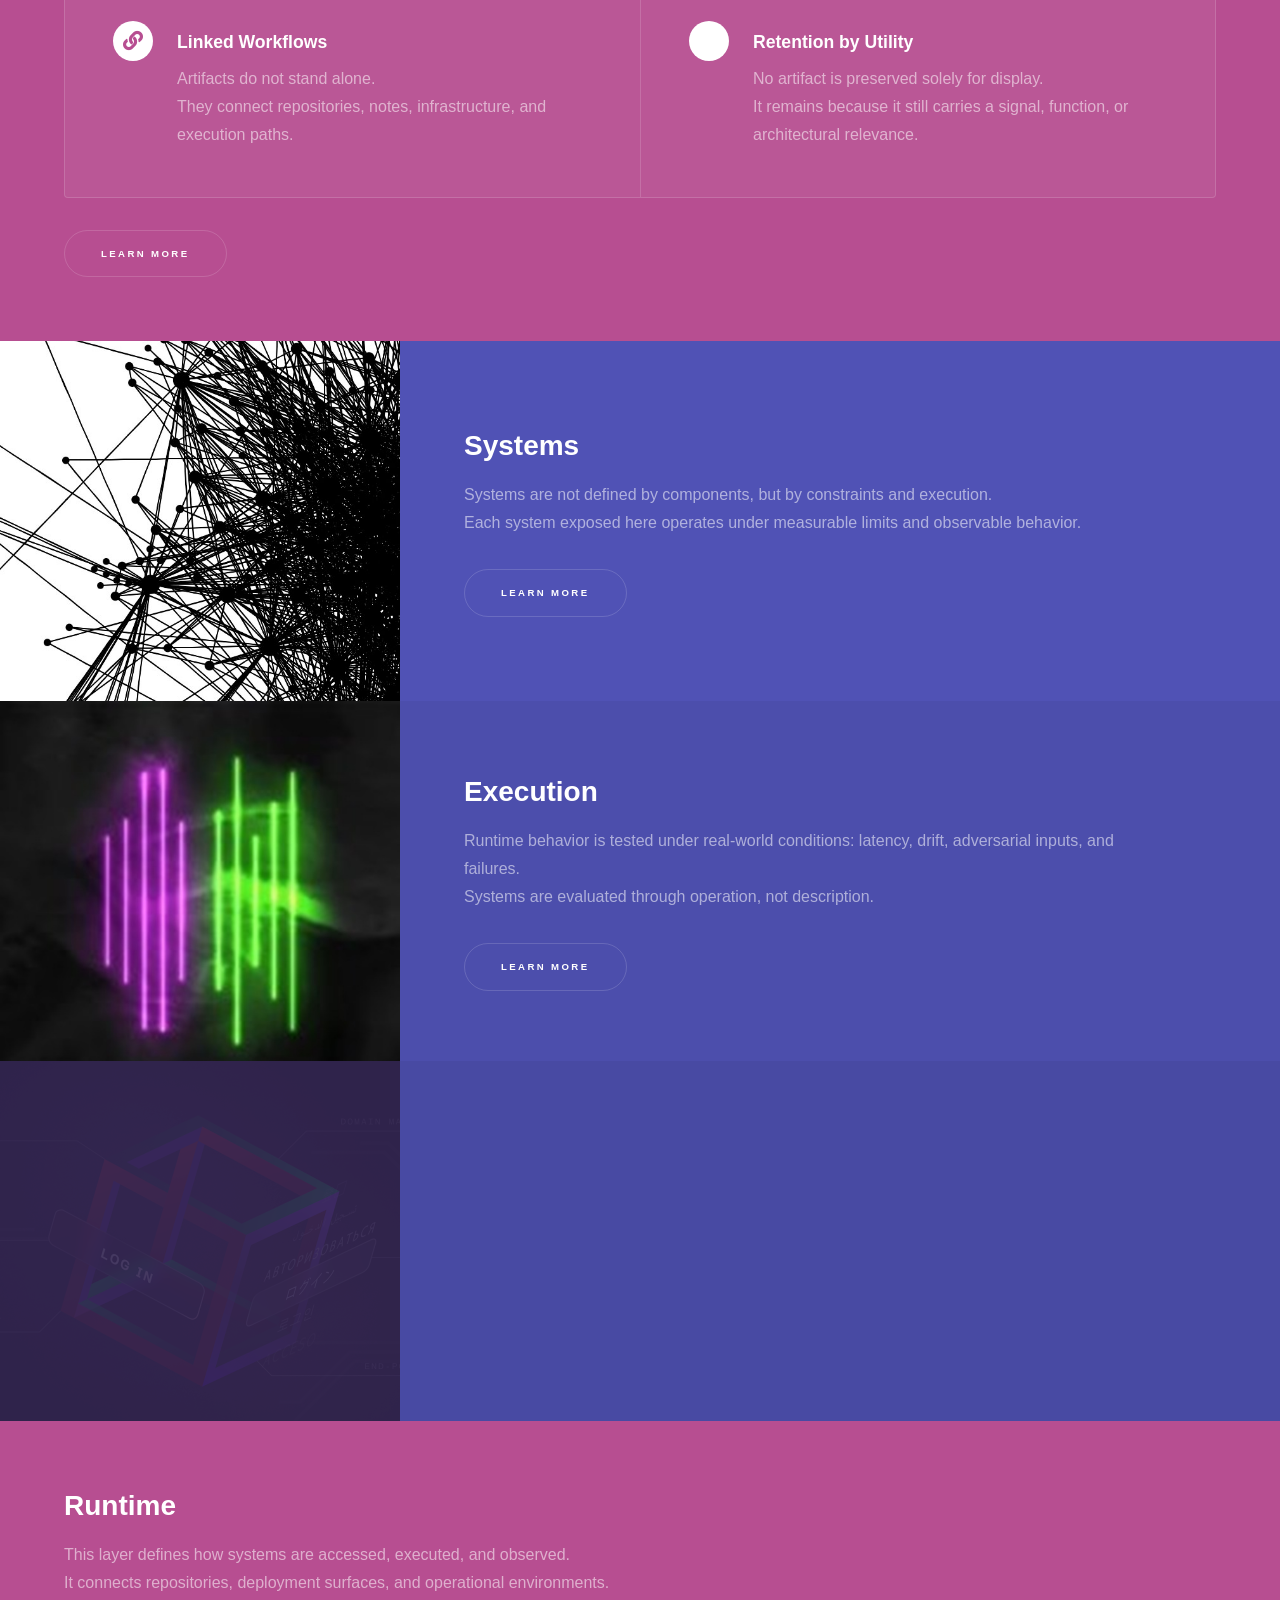
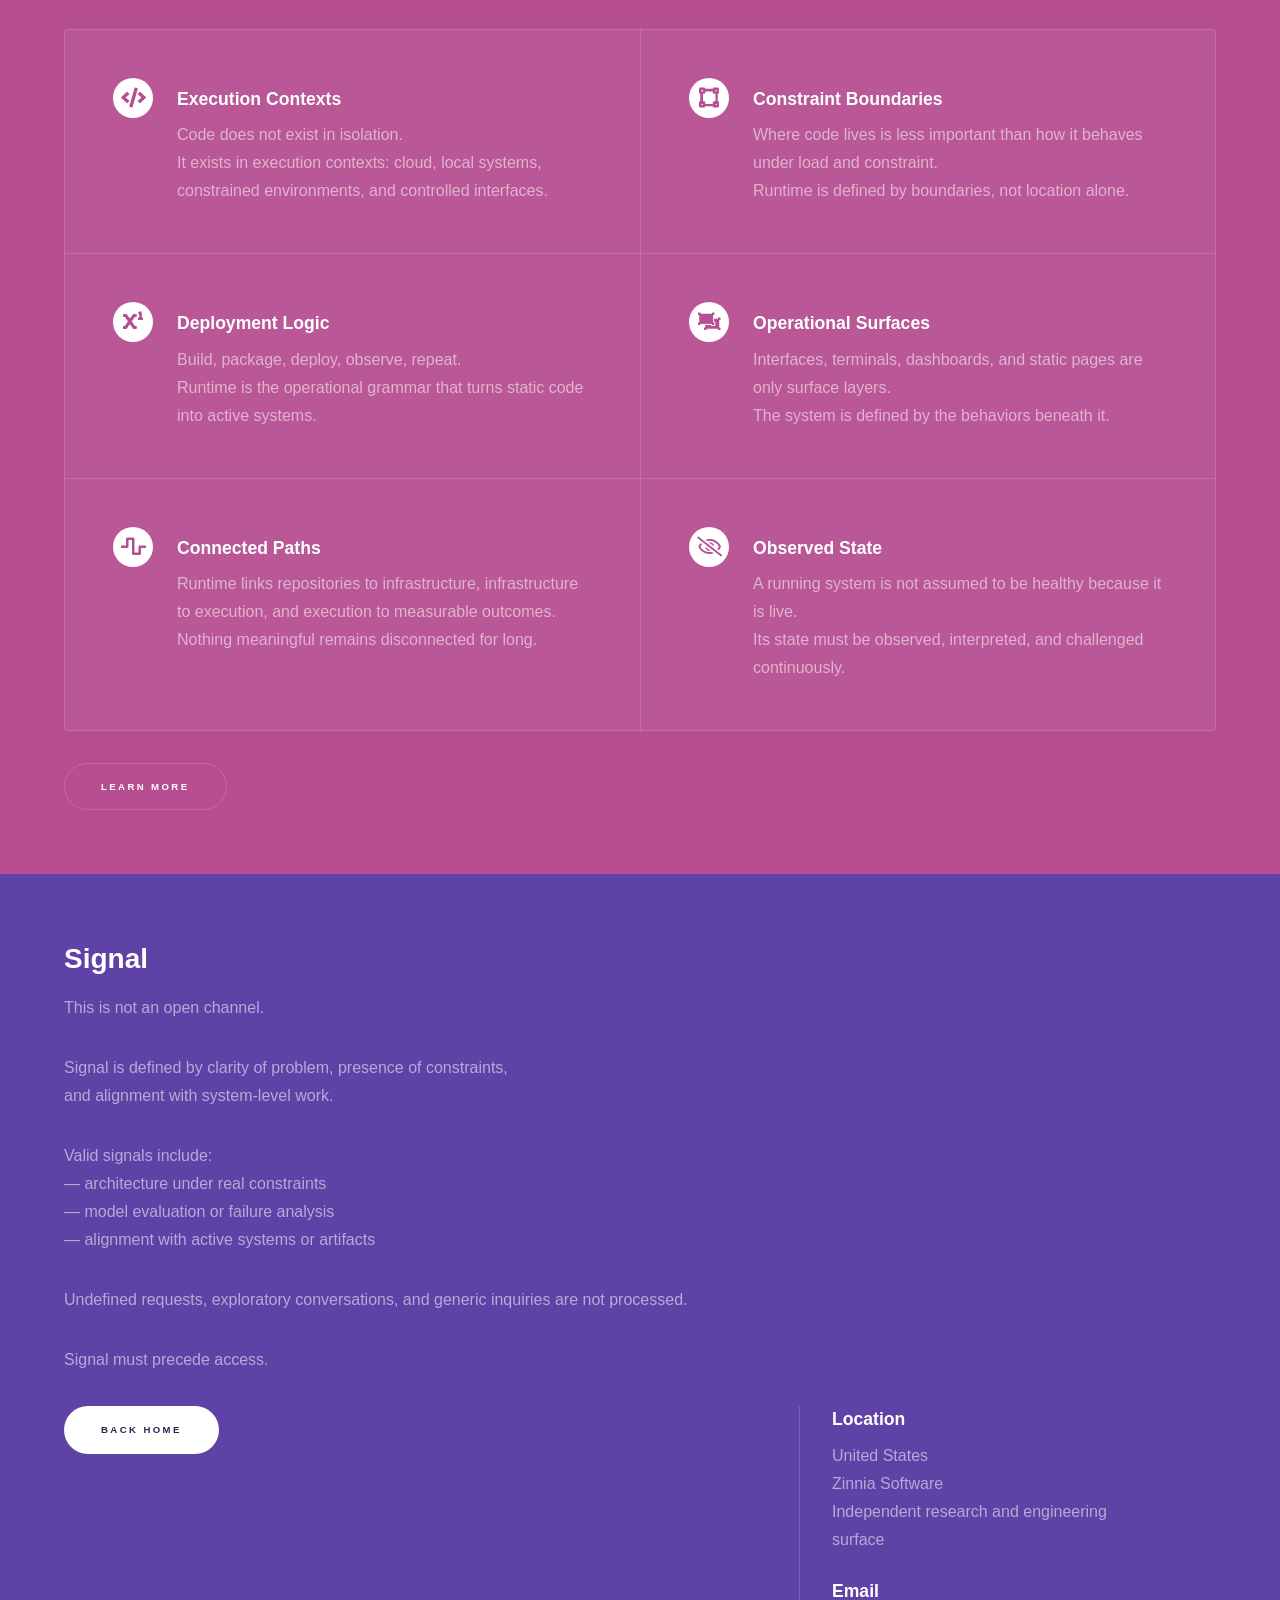
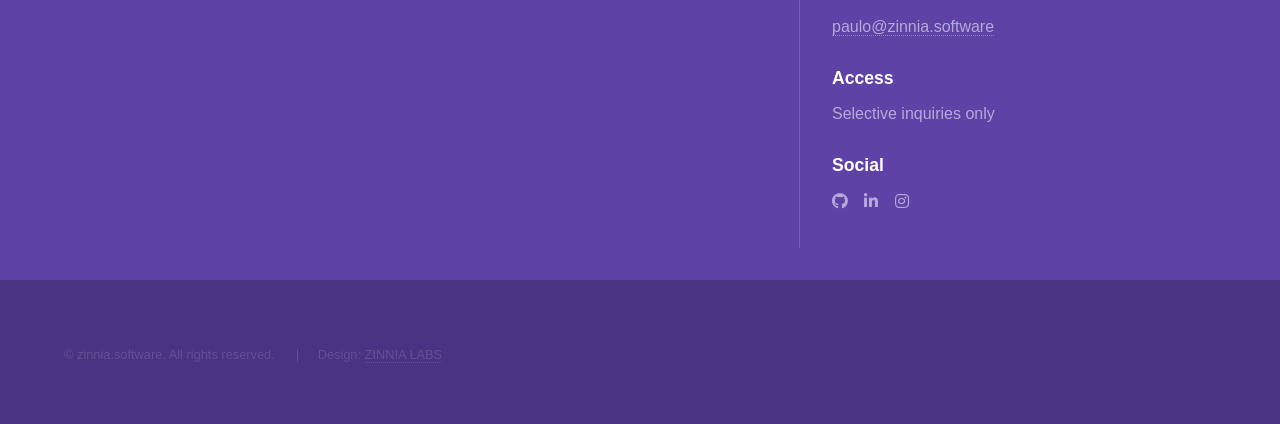
==== commit 3f558b6e: "Update basic.html" ====
--- a/basic.html
+++ b/basic.html
@@ -69,7 +69,9 @@
 							</p>						
 							<div class="features">
 								<section>
-									<span class="icon solid major fa-memory"></span>
+									<span class="icon solid major fa-memory">
+										
+									</span>
 									<h3>Repository States</h3>
 									<p>
 										Nothing here is positioned as final by default.<br />
@@ -77,7 +79,9 @@
 									</p>
 								</section>
 								<section>
-									<span class="icon solid major fa-spinner"></span>
+									<span class="icon solid major fa-spinner">
+										
+									</span>
 									<h3>Controlled Exposure</h3>
 									<p>
 										Visibility does not imply completeness.<br />
@@ -85,7 +89,9 @@
 									</p>
 								</section>
 								<section>
-									<span class="icon solid major fa-retweet"></span>
+									<span class="icon solid major fa-retweet">
+										
+									</span>
 									<h3>Engineered Outputs</h3>
 									<p>
 										Code, diagrams, papers, and deployment fragments are treated as system outputs.<br />
@@ -93,7 +99,9 @@
 									</p>
 								</section>
 								<section>
-									<span class="icon solid major fa-object-ungroup"></span>
+									<span class="icon solid major fa-object-ungroup">
+										
+									</span>
 									<h3>Build Surfaces</h3>
 									<p>
 										Some artifacts exist as interfaces to deeper systems.<br />
@@ -101,7 +109,9 @@
 									</p>
 								</section>
 								<section>
-									<span class="icon solid major fa-link"></span>
+									<span class="icon solid major fa-link">
+										
+									</span>
 									<h3>Linked Workflows</h3>
 									<p>
 										Artifacts do not stand alone.<br />
@@ -109,7 +119,9 @@
 									</p>
 								</section>
 								<section>
-								<span class="icon major fa-simplybuilt"></i></span> 
+								<span class="icon major fa-cube">
+									
+								</span> 
 									<h3>Retention by Utility</h3>
 									<p>
 										No artifact is preserved solely for display.<br />
@@ -197,7 +209,9 @@
 							</p>
 							<div class="features">
 								<section>
-									<span class="icon solid major fa-code"></span>
+									<span class="icon solid major fa-code">
+										
+									</span>
 									<h3>Execution Contexts</h3>
 									<p>
 										Code does not exist in isolation.<br />
@@ -205,7 +219,9 @@
 									</p>
 								</section>
 								<section>
-									<span class="icon solid major fa-vector-square"></span>
+									<span class="icon solid major fa-vector-square">
+										
+									</span>
 									<h3>Constraint Boundaries</h3>
 									<p>
 										Where code lives is less important than how it behaves under load and constraint.<br />
@@ -213,7 +229,9 @@
 									</p>
 								</section>
 								<section>
-									<span class="icon solid major fa-superscript"></span>
+									<span class="icon solid major fa-superscript">
+										
+									</span>
 									<h3>Deployment Logic</h3>
 									<p>
 										Build, package, deploy, observe, repeat.<br />
@@ -221,7 +239,9 @@
 									</p>
 								</section>
 								<section>
-									<span class="icon solid major fa-object-ungroup"></span>
+									<span class="icon solid major fa-object-ungroup">
+										
+									</span>
 									<h3>Operational Surfaces</h3>
 									<p>
 										Interfaces, terminals, dashboards, and static pages are only surface layers.<br />
@@ -229,7 +249,9 @@
 									</p>
 								</section>
 								<section>
-									<span class="icon solid major fa-wave-square"></span>
+									<span class="icon solid major fa-wave-square">
+										
+									</span>
 									<h3>Connected Paths</h3>
 									<p>
 										Runtime links repositories to infrastructure, infrastructure to execution, and execution to measurable outcomes.<br />
@@ -237,7 +259,9 @@
 									</p>
 								</section>
 								<section>
-									<span class="icon major fa-eye-slash"></span>
+									<span class="icon major fa-eye-slash">
+										
+									</span>
 									<h3>Observed State</h3>
 									<p>
 										A running system is not assumed to be healthy because it is live.<br />
@@ -273,9 +297,9 @@
 							<div class="split style1">
 								<section>
 									<ul class="actions">
-										<li>
-											<a href="https://zinnia.software" class="return">back to home page</a>
-										</li>
+									    <li>
+									        <a href="https://zinnia.software" class="button primary">BACK HOME</a>
+									    </li>
 									</ul>
 								</section>
 
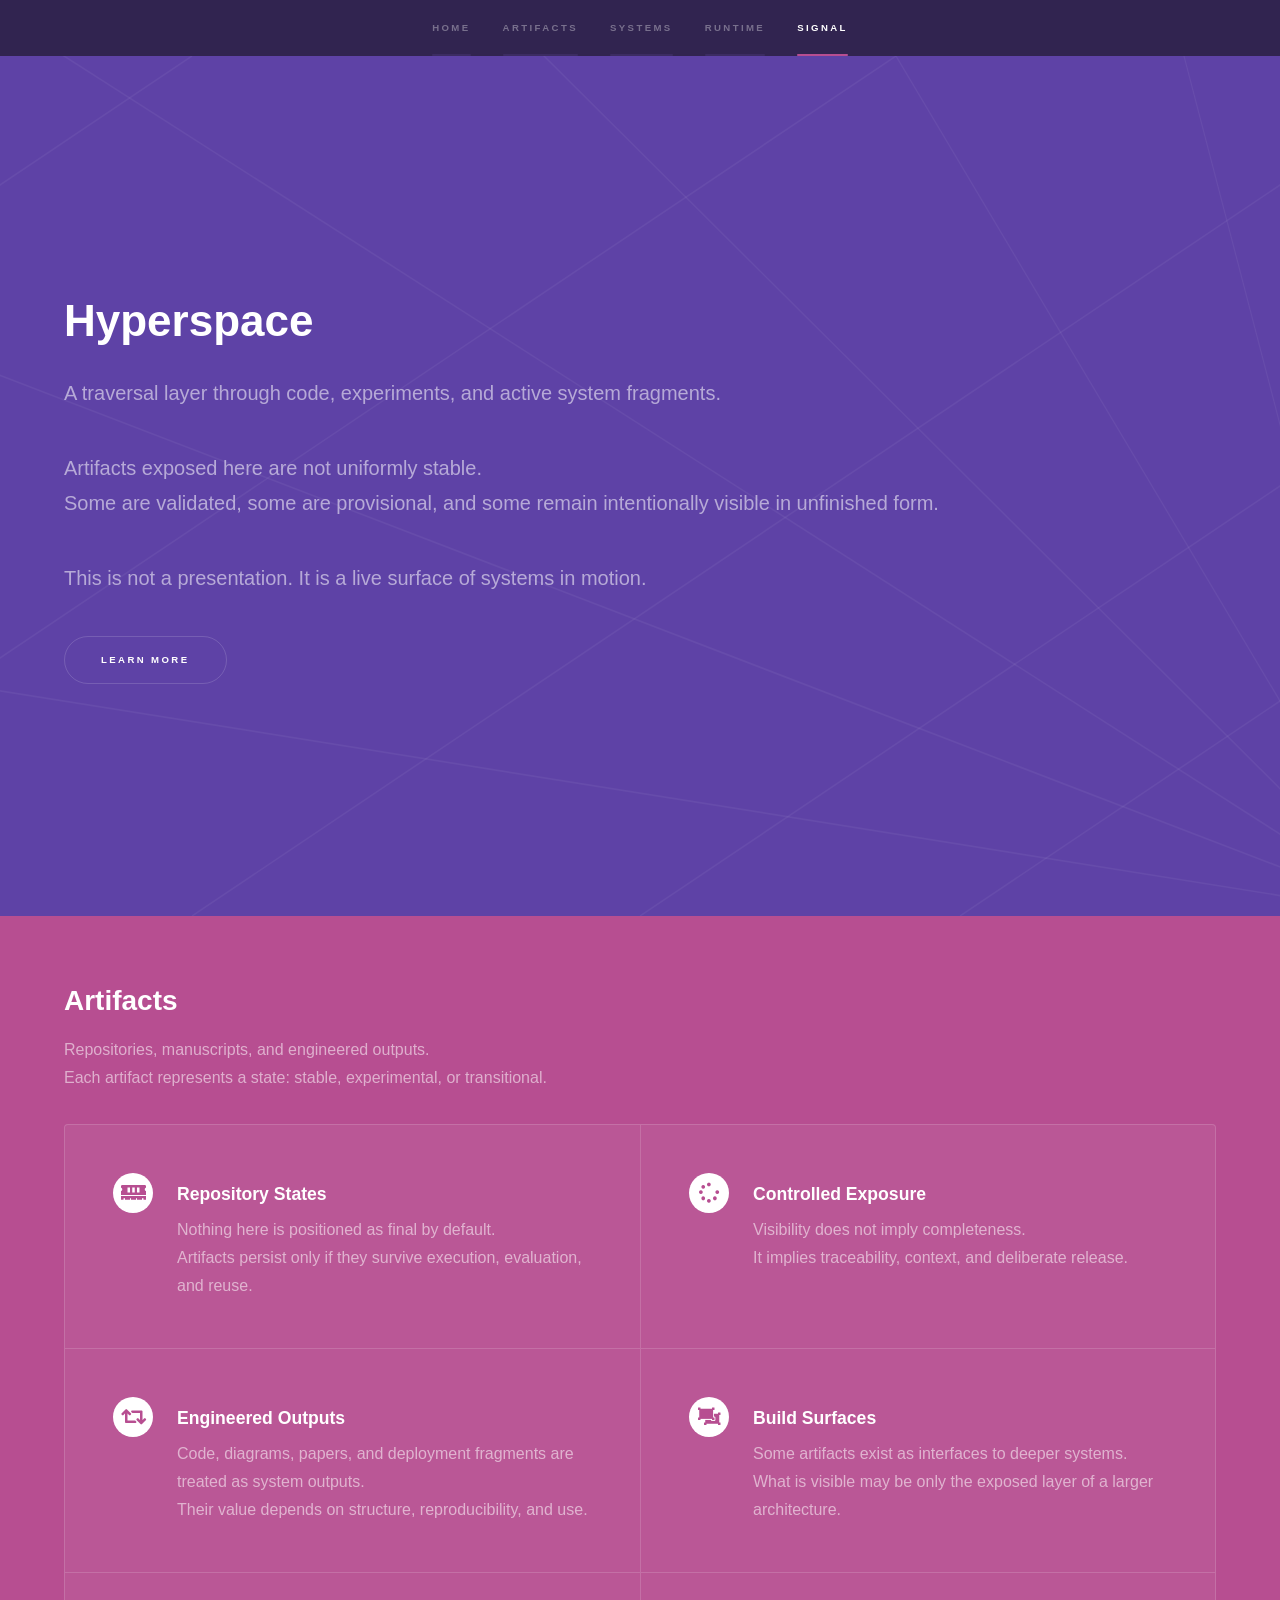
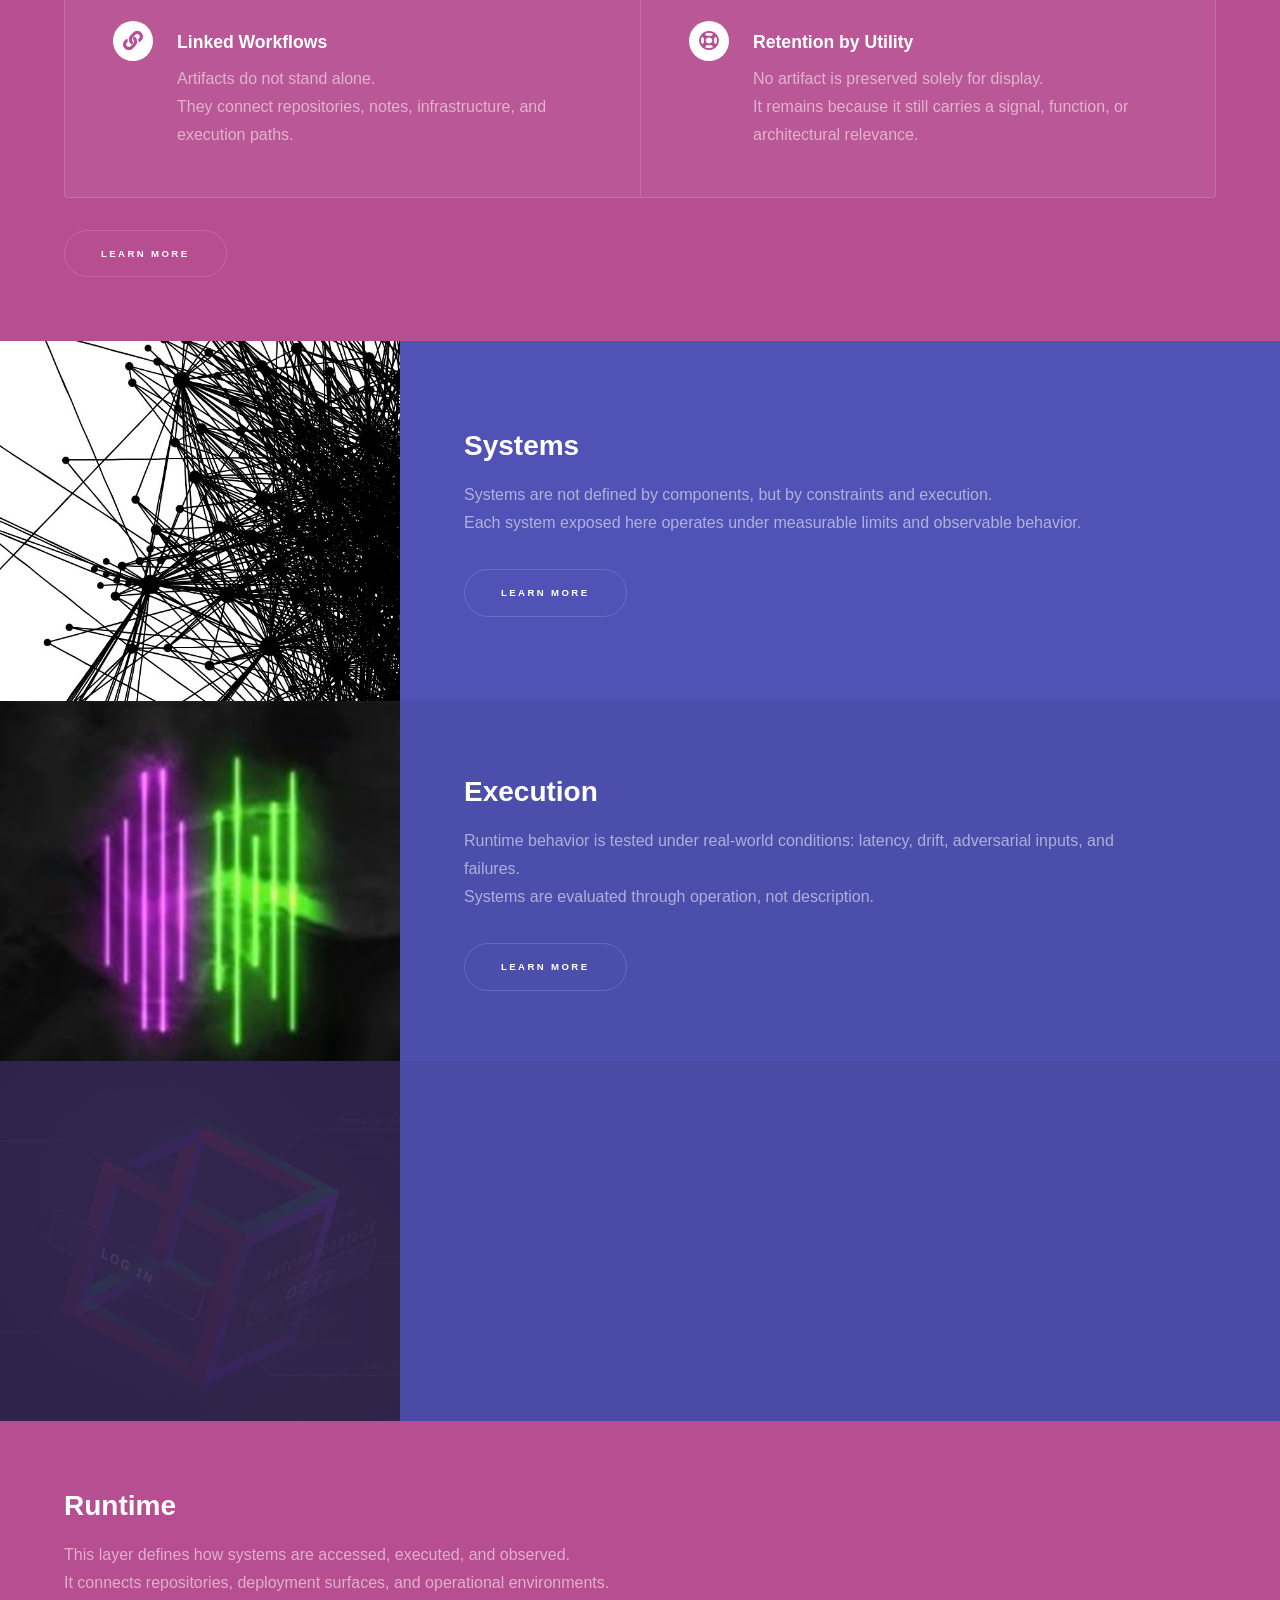
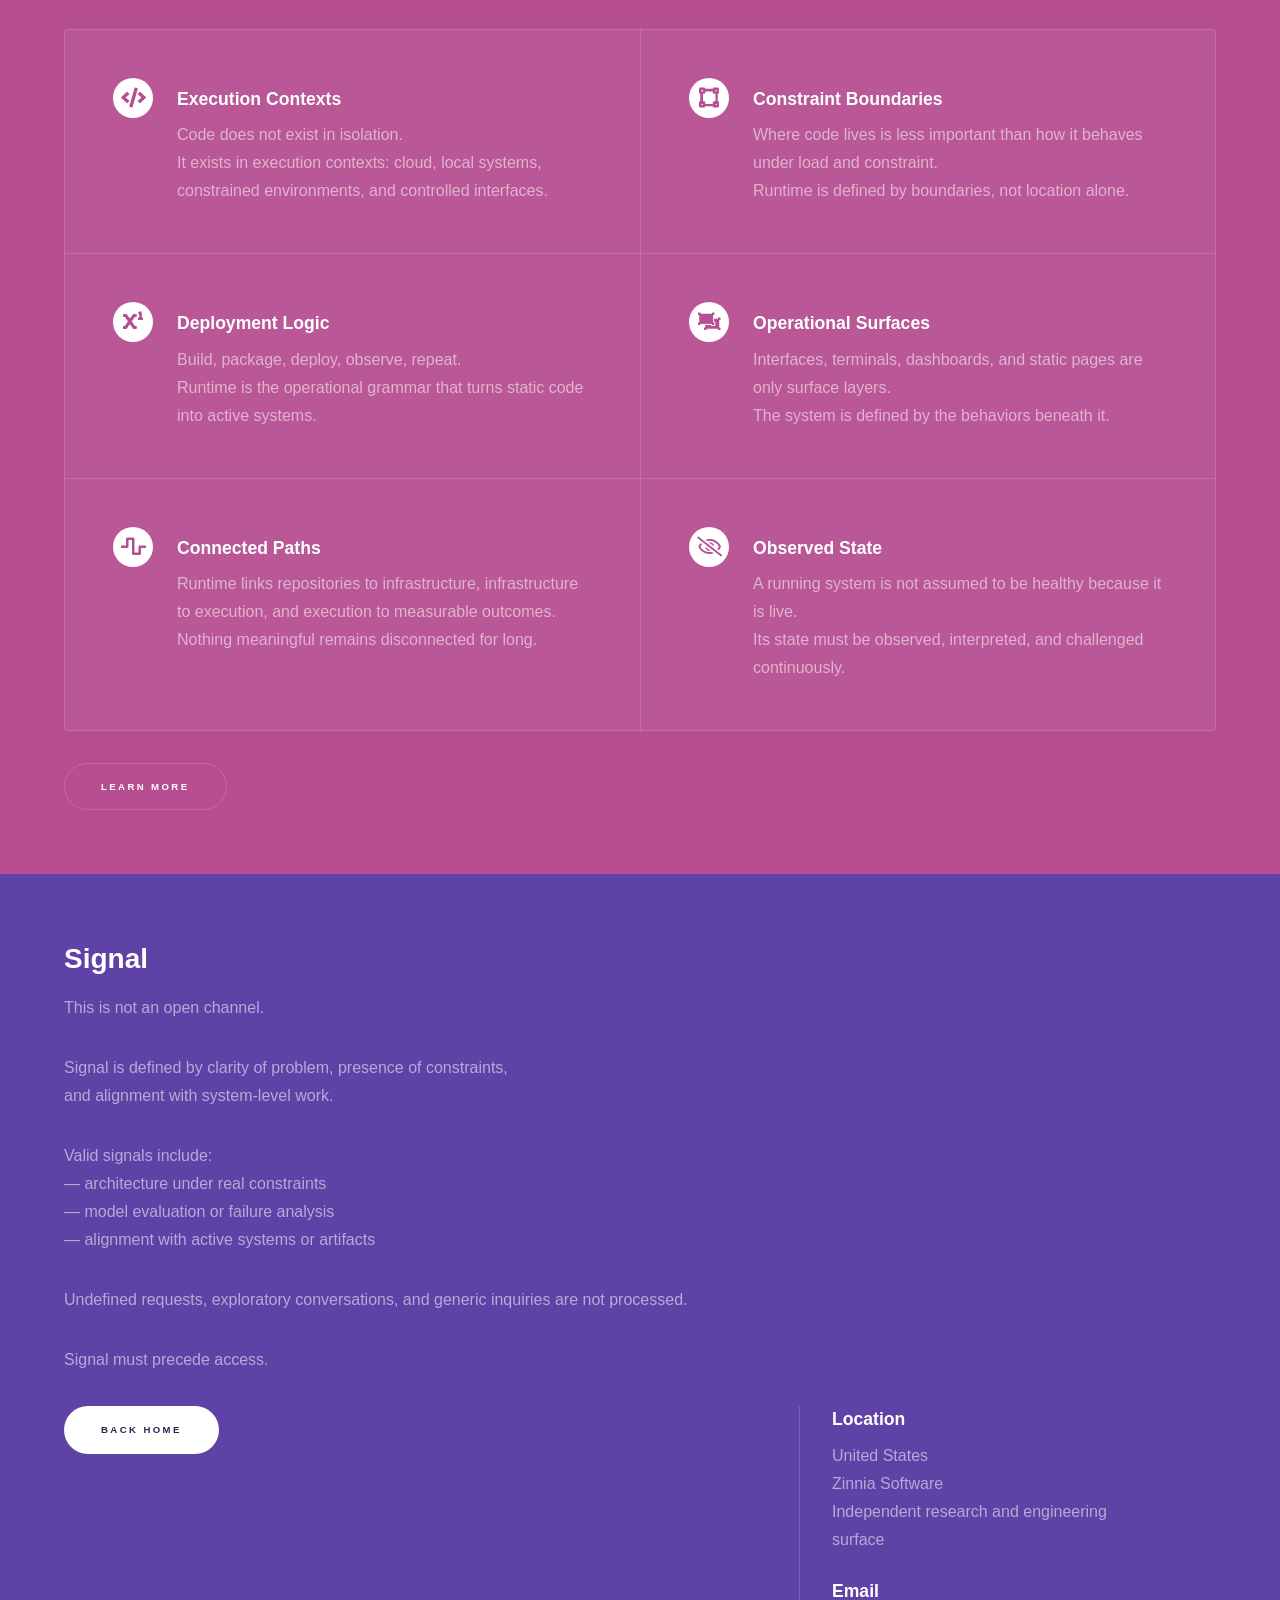
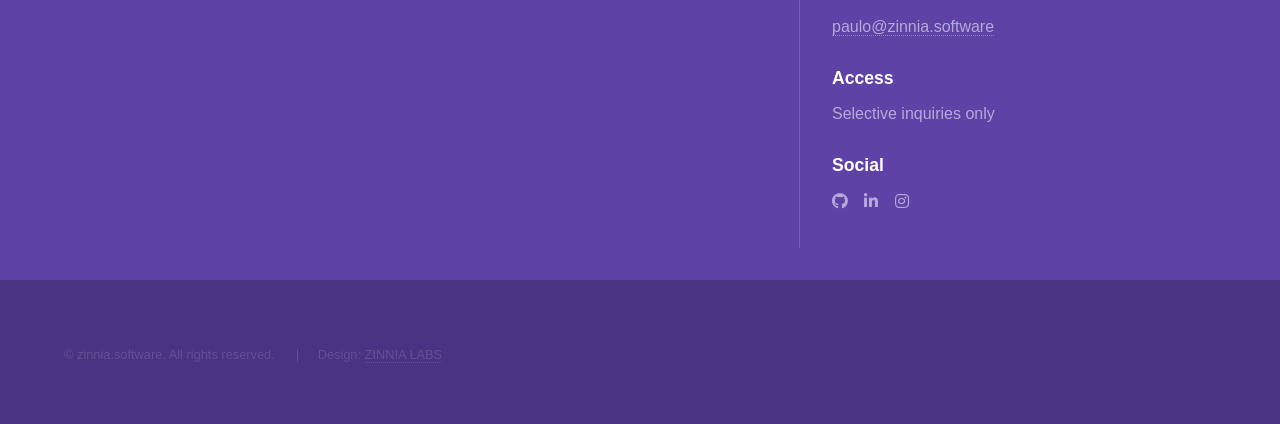
==== commit 847bf138: "Update basic.html" ====
--- a/basic.html
+++ b/basic.html
@@ -119,8 +119,7 @@
 									</p>
 								</section>
 								<section>
-								<span class="icon major fa-cube">
-									
+								<span class="icon major fa-life-ring" aria-hidden="true">									
 								</span> 
 									<h3>Retention by Utility</h3>
 									<p>
